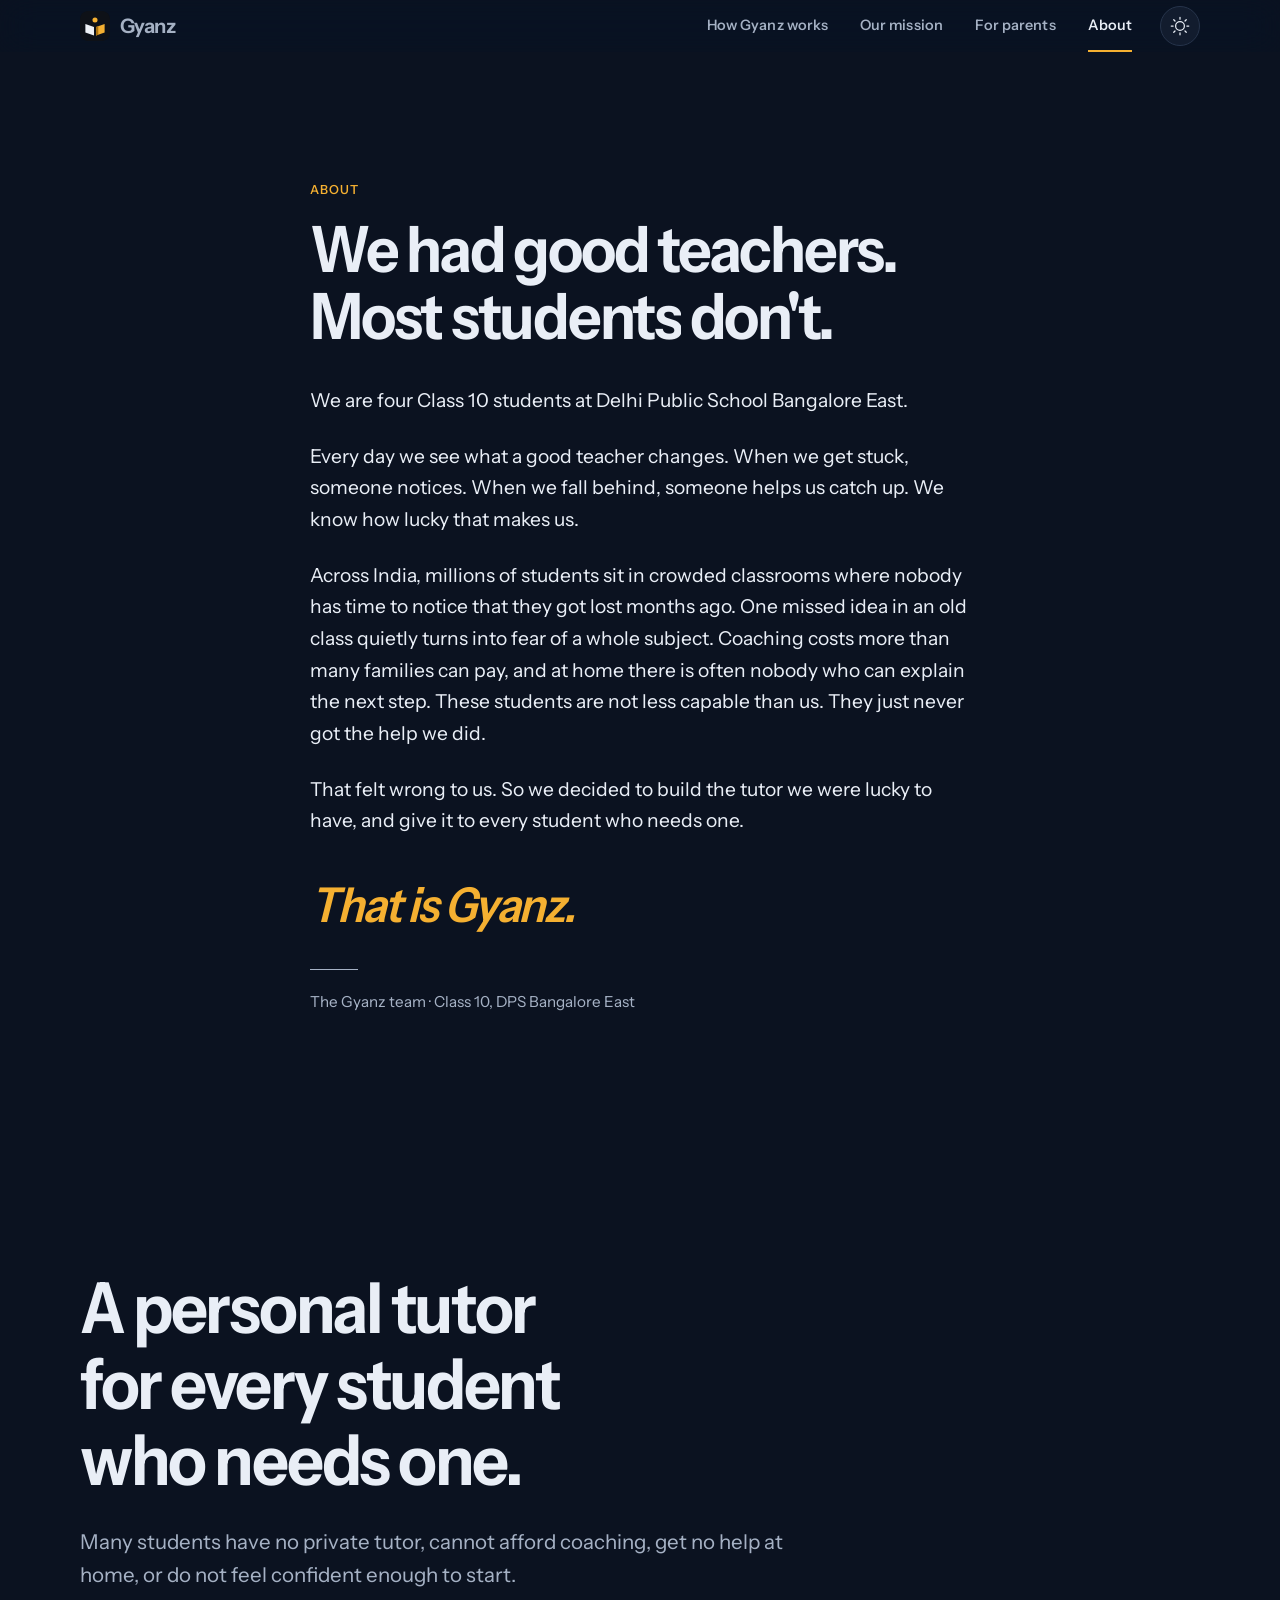
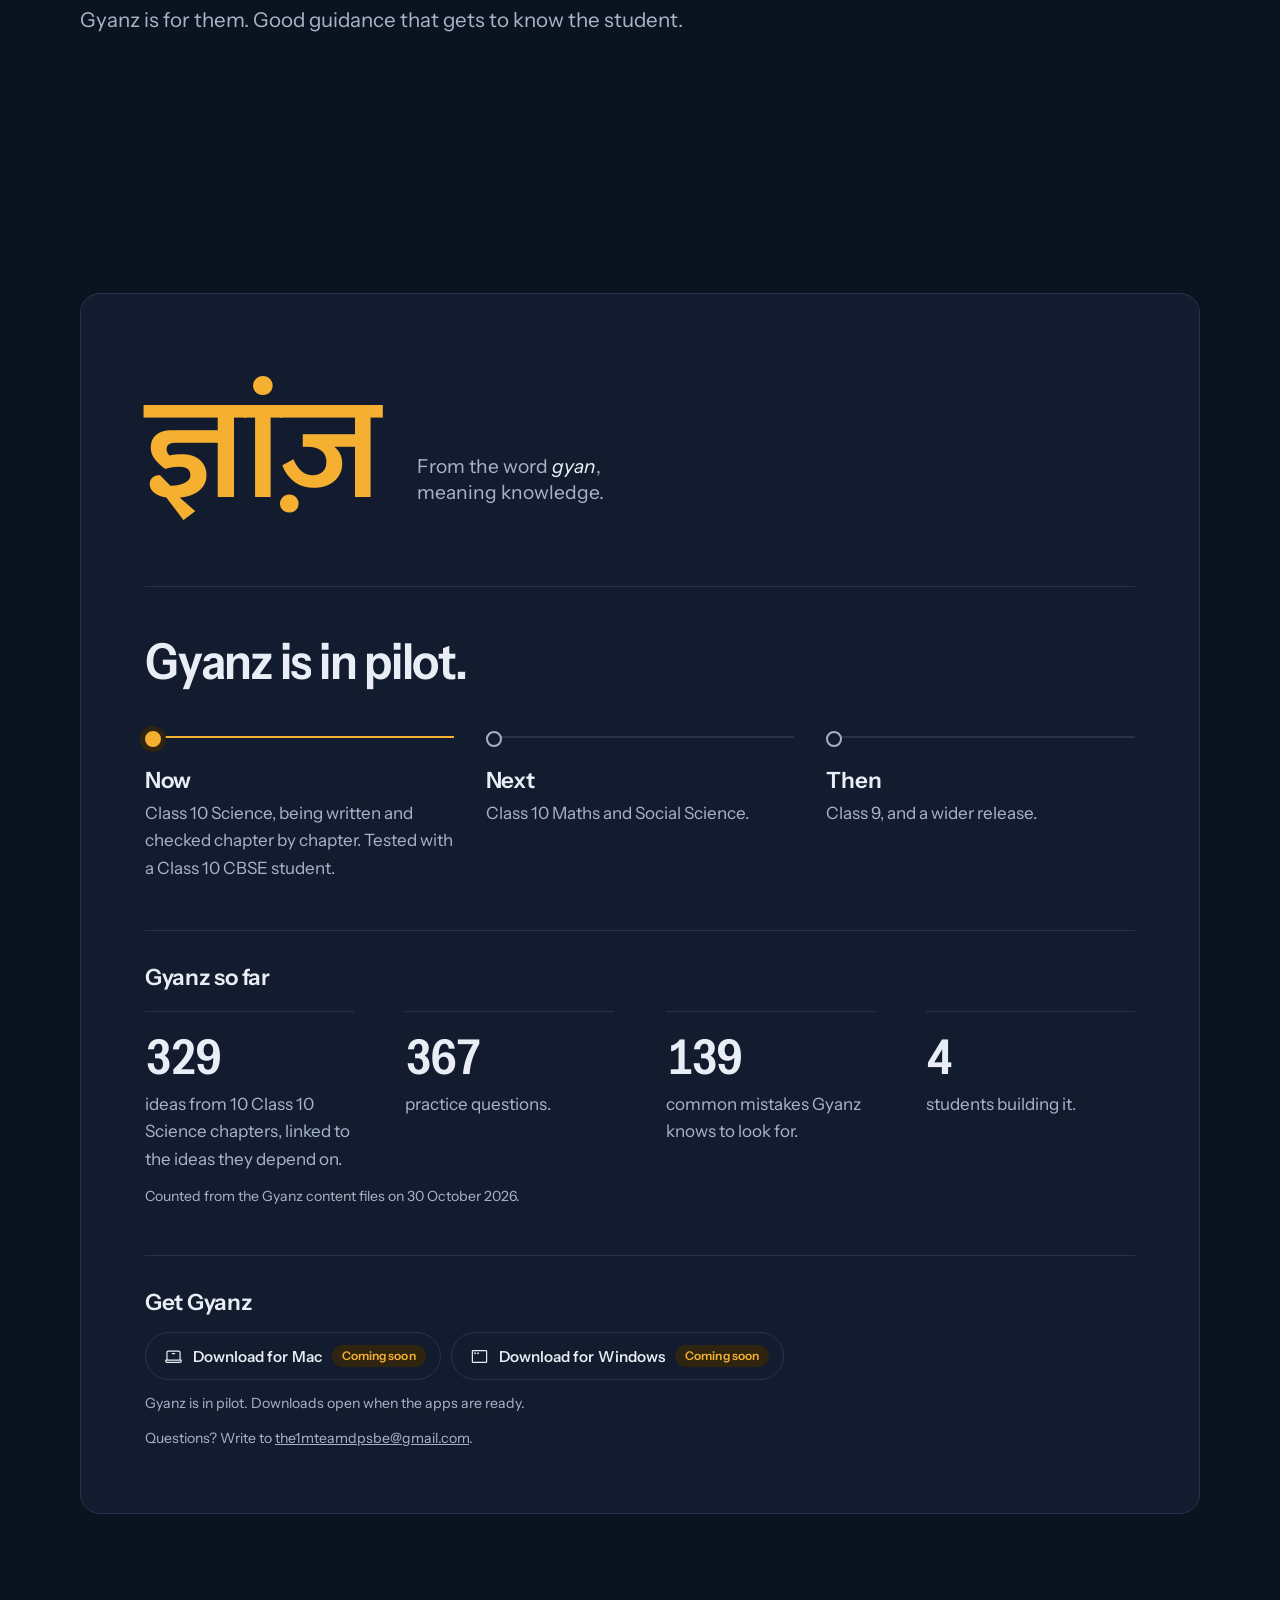
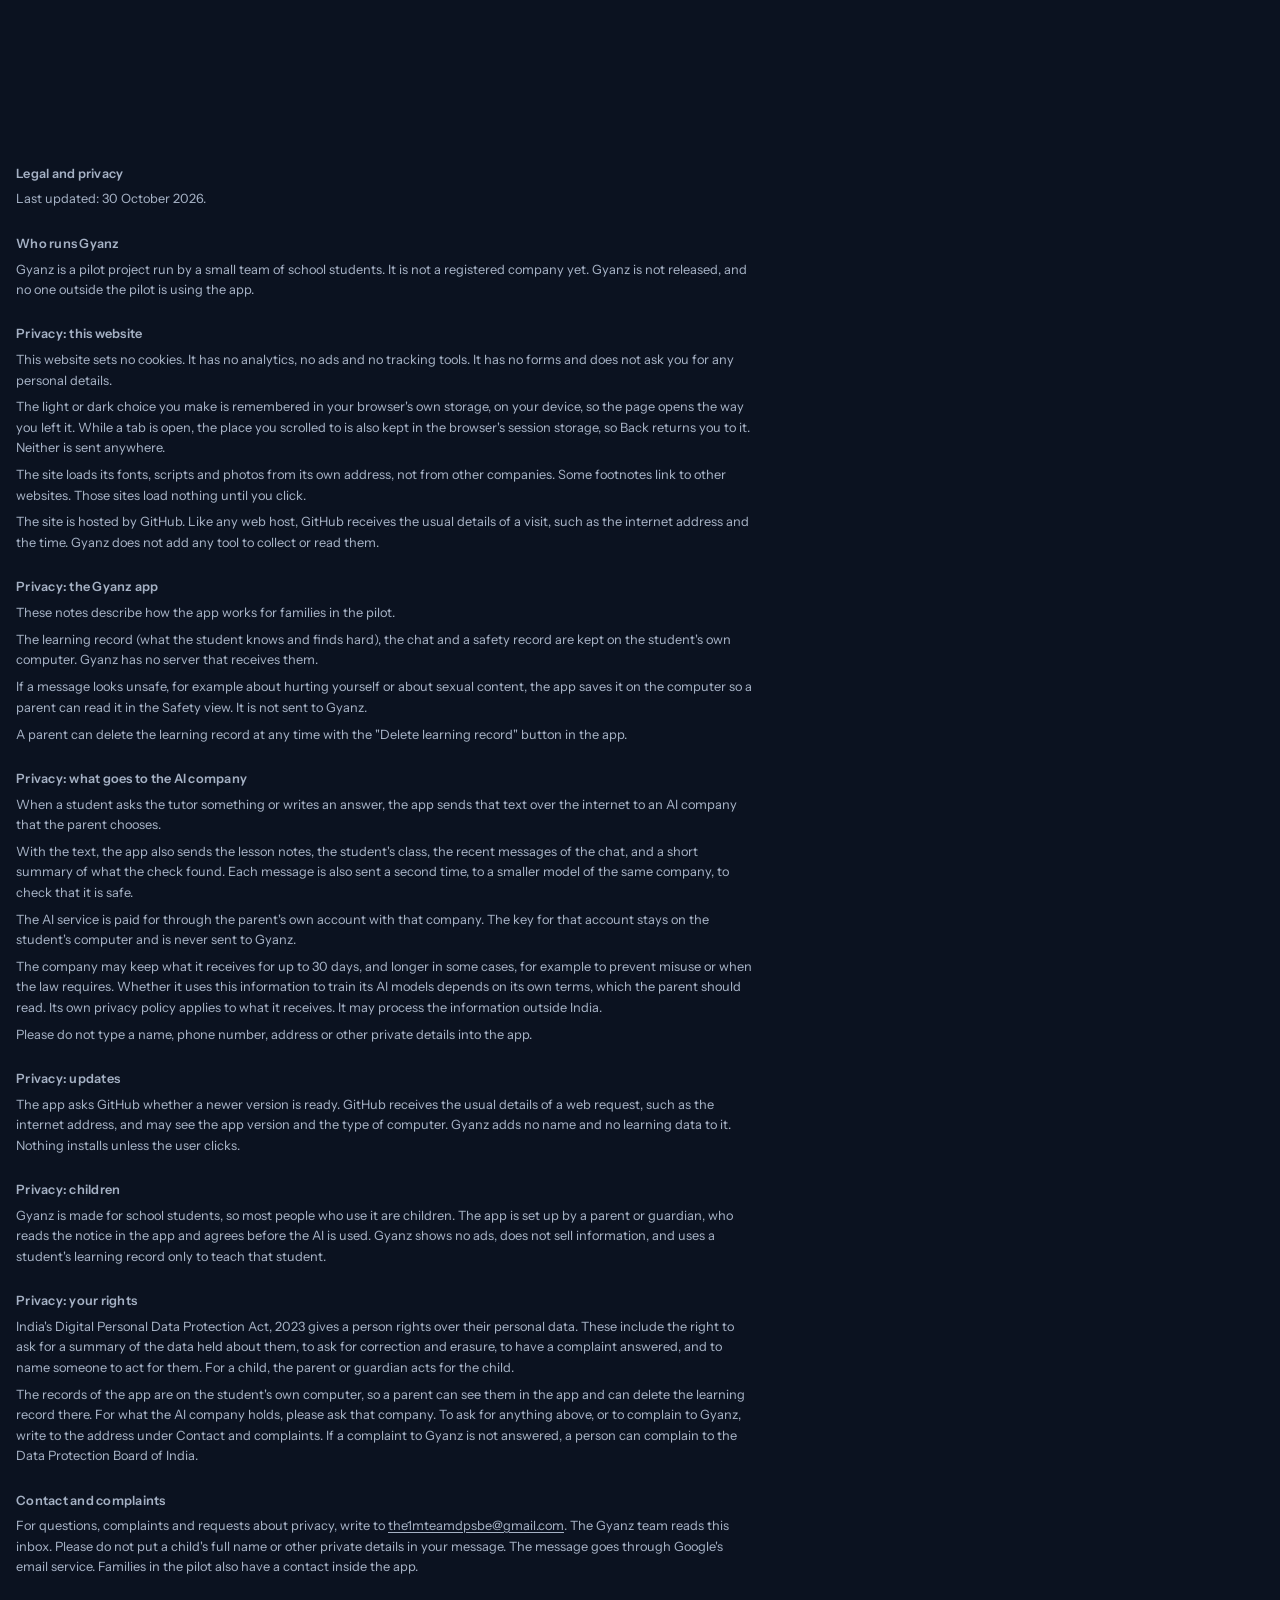
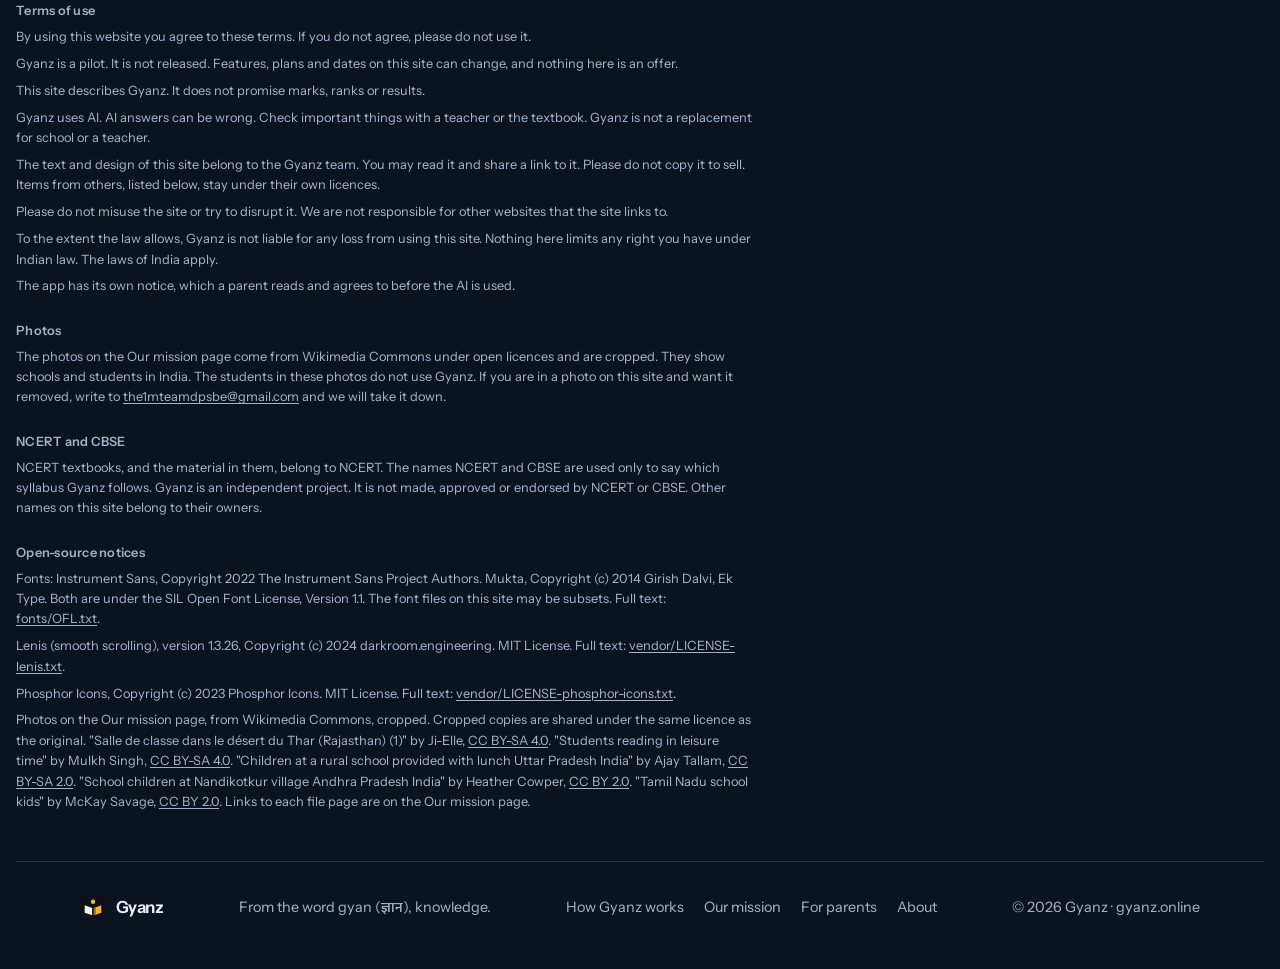
==== about/index.html @ b759d39b "Website: gyanz.online is the only domain (canonical, og, footer, https redirect)" ====
<!doctype html>
<html lang="en">
<meta charset="utf-8">
<meta name="viewport" content="width=device-width, initial-scale=1">
<link rel="icon" href="../favicon.svg" type="image/svg+xml">
<script>try{var h=location.hostname;if(location.protocol==='http:'&&(h==='gyanz.online'||h.endsWith('.gyanz.online')))location.replace('https://'+location.host+location.pathname+location.search+location.hash)}catch(e){}</script>
<title>About · Gyanz</title>
<script>try{if(!location.hash)history.scrollRestoration='manual'}catch(e){}try{var n=performance.getEntriesByType('navigation')[0];if(!location.hash&&!(n&&n.type==='back_forward'))scrollTo(0,0)}catch(e){if(!location.hash)scrollTo(0,0)}document.documentElement.classList.add('js');(function(){var t='dark';try{t=localStorage.getItem('gyanz-theme')==='light'?'light':'dark'}catch(e){}document.documentElement.setAttribute('data-theme',t)})();</script>
<meta name="description" content="Why we are building Gyanz, where it is today, and what is next.">
<meta name="theme-color" content="#0B1220">
<link rel="canonical" href="https://gyanz.online/about/">
<meta property="og:type" content="website">
<meta property="og:site_name" content="Gyanz">
<meta property="og:title" content="About · Gyanz">
<meta property="og:description" content="Why we are building Gyanz, where it is today, and what is next.">
<meta property="og:url" content="https://gyanz.online/about/">
<meta property="og:image" content="https://gyanz.online/og-image.png">
<meta property="og:image:width" content="1200">
<meta property="og:image:height" content="630">
<meta name="twitter:card" content="summary_large_image">
<link rel="preload" href="../fonts/instrument-sans-latin-wdth-normal.woff2" as="font" type="font/woff2" crossorigin>
<link rel="stylesheet" href="../vendor/lenis.css">
<link rel="stylesheet" href="../site.css">
<a class="skip-link" href="#top">Skip to content</a>
<div class="progress" aria-hidden="true"><i></i></div>

<header class="nav" id="nav">
  <div class="wrap">
    <a class="brand" href="../" aria-label="Gyanz, home"><img class="mark" src="../favicon.svg" alt="" width="30" height="30"><span class="name">Gyanz</span></a>
    <div class="nav-end">
    <nav aria-label="Pages">
      <ul>
        <li><a href="../how-it-works/"><span class="nlong">How Gyanz works</span><span class="nshort" aria-hidden="true">How it works</span></a></li>
        <li><a href="../mission/"><span class="nlong">Our mission</span><span class="nshort" aria-hidden="true">Mission</span></a></li>
        <li><a href="../parents/"><span class="nlong">For parents</span><span class="nshort" aria-hidden="true">Parents</span></a></li>
        <li><a href="../about/" aria-current="page">About</a></li>
      </ul>
    </nav>
    <button class="theme" type="button" data-theme-toggle aria-label="Switch to light theme"><svg class="icon t-sun" aria-hidden="true" focusable="false" viewBox="0 0 256 256" fill="currentColor"><path d="M120,40V16a8,8,0,0,1,16,0V40a8,8,0,0,1-16,0Zm72,88a64,64,0,1,1-64-64A64.07,64.07,0,0,1,192,128Zm-16,0a48,48,0,1,0-48,48A48.05,48.05,0,0,0,176,128ZM58.34,69.66A8,8,0,0,0,69.66,58.34l-16-16A8,8,0,0,0,42.34,53.66Zm0,116.68-16,16a8,8,0,0,0,11.32,11.32l16-16a8,8,0,0,0-11.32-11.32ZM192,72a8,8,0,0,0,5.66-2.34l16-16a8,8,0,0,0-11.32-11.32l-16,16A8,8,0,0,0,192,72Zm5.66,114.34a8,8,0,0,0-11.32,11.32l16,16a8,8,0,0,0,11.32-11.32ZM48,128a8,8,0,0,0-8-8H16a8,8,0,0,0,0,16H40A8,8,0,0,0,48,128Zm80,80a8,8,0,0,0-8,8v24a8,8,0,0,0,16,0V216A8,8,0,0,0,128,208Zm112-88H216a8,8,0,0,0,0,16h24a8,8,0,0,0,0-16Z"/></svg><svg class="icon t-moon" aria-hidden="true" focusable="false" viewBox="0 0 256 256" fill="currentColor"><path d="M233.54,142.23a8,8,0,0,0-8-2,88.08,88.08,0,0,1-109.8-109.8,8,8,0,0,0-10-10,104.84,104.84,0,0,0-52.91,37A104,104,0,0,0,136,224a103.09,103.09,0,0,0,62.52-20.88,104.84,104.84,0,0,0,37-52.91A8,8,0,0,0,233.54,142.23ZM188.9,190.34A88,88,0,0,1,65.66,67.11a89,89,0,0,1,31.4-26A106,106,0,0,0,96,56,104.11,104.11,0,0,0,200,160a106,106,0,0,0,14.92-1.06A89,89,0,0,1,188.9,190.34Z"/></svg></button>
    </div>
  </div>
</header>

<main id="top">
  <section class="about" id="about">
    <div class="wrap">
      <div class="prose">
        <span class="eyebrow">About</span>
        <h1 data-scrub>We had good teachers. Most students don't.</h1>
        <p class="reveal">We are four Class 10 students at Delhi Public School Bangalore East.</p>
        <p class="reveal">Every day we see what a good teacher changes. When we get stuck, someone notices. When we fall behind, someone helps us catch up. We know how lucky that makes us.</p>
        <p class="reveal">Across India, millions of students sit in crowded classrooms where nobody has time to notice that they got lost months ago. One missed idea in an old class quietly turns into fear of a whole subject. Coaching costs more than many families can pay, and at home there is often nobody who can explain the next step. These students are not less capable than us. They just never got the help we did.</p>
        <p class="reveal">That felt wrong to us. So we decided to build the tutor we were lucky to have, and give it to every student who needs one.</p>
        <p class="closer" data-scrub>That is Gyanz.</p>
        <p class="sign reveal">The Gyanz team · Class 10, DPS Bangalore East</p>
      </div>
    </div>
  </section>

  <section class="vision" id="vision">
    <div class="wrap">
      <h2 class="statement" data-scrub>A personal tutor for every student who needs one.</h2>
      <p class="lead reveal">Many students have no private tutor, cannot afford coaching, get no help at home, or do not feel confident enough to start.</p>
      <p class="lead reveal">Gyanz is for them. Good guidance that gets to know the student.</p>
    </div>
  </section>

  <section class="status" id="today">
    <div class="wrap">
      <div class="box">
        <div class="wordmark">
          <span class="hi-big" lang="hi" role="img" aria-label="Gyanz, written in Hindi">ज्ञांज़</span>
          <span class="from">From the word <em>gyan</em>, meaning knowledge.</span>
        </div>
        <h2 class="today-h">Gyanz is in pilot.</h2>
        <ol class="tl" data-stagger>
          <li class="now reveal"><h3>Now</h3><p>Class 10 Science, being written and checked chapter by chapter. Tested with a Class 10 CBSE student.</p></li>
          <li class="reveal"><h3>Next</h3><p>Class 10 Maths and Social Science.</p></li>
          <li class="reveal"><h3>Then</h3><p>Class 9, and a wider release.</p></li>
        </ol>
        <div class="sofar">
          <h3>Gyanz so far</h3>
          <div class="stats" data-stagger>
            <div class="stat reveal"><span class="num" data-count="329">329</span><p>ideas from 10 Class 10 Science chapters, linked to the ideas they depend on.</p></div>
            <div class="stat reveal"><span class="num" data-count="367">367</span><p>practice questions.</p></div>
            <div class="stat reveal"><span class="num" data-count="139">139</span><p>common mistakes Gyanz knows to look for.</p></div>
            <div class="stat reveal"><span class="num" data-count="4">4</span><p>students building it.</p></div>
          </div>
          <p class="dl-note">Counted from the Gyanz content files on 30 October 2026.</p>
        </div>
        <div class="get"><h3>Get Gyanz</h3>
          <div class="dl" role="group" aria-label="Downloads"><button type="button" disabled aria-describedby="dl-note-about"><svg class="icon" aria-hidden="true" focusable="false" viewBox="0 0 256 256" fill="currentColor"><path d="M232,168h-8V72a24,24,0,0,0-24-24H56A24,24,0,0,0,32,72v96H24a8,8,0,0,0-8,8v16a24,24,0,0,0,24,24H216a24,24,0,0,0,24-24V176A8,8,0,0,0,232,168ZM48,72a8,8,0,0,1,8-8H200a8,8,0,0,1,8,8v96H48ZM224,192a8,8,0,0,1-8,8H40a8,8,0,0,1-8-8v-8H224ZM152,88a8,8,0,0,1-8,8H112a8,8,0,0,1,0-16h32A8,8,0,0,1,152,88Z"/></svg><span>Download for Mac</span><em class="chip">Coming soon</em></button><button type="button" disabled aria-describedby="dl-note-about"><svg class="icon" aria-hidden="true" focusable="false" viewBox="0 0 256 256" fill="currentColor"><path d="M216,40H40A16,16,0,0,0,24,56V200a16,16,0,0,0,16,16H216a16,16,0,0,0,16-16V56A16,16,0,0,0,216,40Zm0,160H40V56H216V200ZM80,84A12,12,0,1,1,68,72,12,12,0,0,1,80,84Zm40,0a12,12,0,1,1-12-12A12,12,0,0,1,120,84Z"/></svg><span>Download for Windows</span><em class="chip">Coming soon</em></button></div>
        <p class="dl-note" id="dl-note-about">Gyanz is in pilot. Downloads open when the apps are ready.</p>
        <p class="dl-note">Questions? Write to <a href="mailto:the1mteamdpsbe@gmail.com">the1mteamdpsbe@gmail.com</a>.</p>
        </div>
      </div>
    </div>
  </section>

  <section class="legal" id="legal" aria-labelledby="legal-h">
    <div class="wrap">
      <h2 id="legal-h">Legal and privacy</h2>
      <p>Last updated: 30 October 2026.</p>
      <h3>Who runs Gyanz</h3>
      <p>Gyanz is a pilot project run by a small team of school students. It is not a registered company yet. Gyanz is not released, and no one outside the pilot is using the app.</p>
      <h3>Privacy: this website</h3>
      <p>This website sets no cookies. It has no analytics, no ads and no tracking tools. It has no forms and does not ask you for any personal details.</p>
      <p>The light or dark choice you make is remembered in your browser's own storage, on your device, so the page opens the way you left it. While a tab is open, the place you scrolled to is also kept in the browser's session storage, so Back returns you to it. Neither is sent anywhere.</p>
      <p>The site loads its fonts, scripts and photos from its own address, not from other companies. Some footnotes link to other websites. Those sites load nothing until you click.</p>
      <p>The site is hosted by GitHub. Like any web host, GitHub receives the usual details of a visit, such as the internet address and the time. Gyanz does not add any tool to collect or read them.</p>
      <h3>Privacy: the Gyanz app</h3>
      <p>These notes describe how the app works for families in the pilot.</p>
      <p>The learning record (what the student knows and finds hard), the chat and a safety record are kept on the student's own computer. Gyanz has no server that receives them.</p>
      <p>If a message looks unsafe, for example about hurting yourself or about sexual content, the app saves it on the computer so a parent can read it in the Safety view. It is not sent to Gyanz.</p>
      <p>A parent can delete the learning record at any time with the "Delete learning record" button in the app.</p>
      <h3>Privacy: what goes to the AI company</h3>
      <p>When a student asks the tutor something or writes an answer, the app sends that text over the internet to an AI company that the parent chooses.</p>
      <p>With the text, the app also sends the lesson notes, the student's class, the recent messages of the chat, and a short summary of what the check found. Each message is also sent a second time, to a smaller model of the same company, to check that it is safe.</p>
      <p>The AI service is paid for through the parent's own account with that company. The key for that account stays on the student's computer and is never sent to Gyanz.</p>
      <p>The company may keep what it receives for up to 30 days, and longer in some cases, for example to prevent misuse or when the law requires. Whether it uses this information to train its AI models depends on its own terms, which the parent should read. Its own privacy policy applies to what it receives. It may process the information outside India.</p>
      <p>Please do not type a name, phone number, address or other private details into the app.</p>
      <h3>Privacy: updates</h3>
      <p>The app asks GitHub whether a newer version is ready. GitHub receives the usual details of a web request, such as the internet address, and may see the app version and the type of computer. Gyanz adds no name and no learning data to it. Nothing installs unless the user clicks.</p>
      <h3>Privacy: children</h3>
      <p>Gyanz is made for school students, so most people who use it are children. The app is set up by a parent or guardian, who reads the notice in the app and agrees before the AI is used. Gyanz shows no ads, does not sell information, and uses a student's learning record only to teach that student.</p>
      <h3>Privacy: your rights</h3>
      <p>India's Digital Personal Data Protection Act, 2023 gives a person rights over their personal data. These include the right to ask for a summary of the data held about them, to ask for correction and erasure, to have a complaint answered, and to name someone to act for them. For a child, the parent or guardian acts for the child.</p>
      <p>The records of the app are on the student's own computer, so a parent can see them in the app and can delete the learning record there. For what the AI company holds, please ask that company. To ask for anything above, or to complain to Gyanz, write to the address under Contact and complaints. If a complaint to Gyanz is not answered, a person can complain to the Data Protection Board of India.</p>
      <h3>Contact and complaints</h3>
      <p>For questions, complaints and requests about privacy, write to <a href="mailto:the1mteamdpsbe@gmail.com">the1mteamdpsbe@gmail.com</a>. The Gyanz team reads this inbox. Please do not put a child's full name or other private details in your message. The message goes through Google's email service. Families in the pilot also have a contact inside the app.</p>
      <h3>Terms of use</h3>
      <p>By using this website you agree to these terms. If you do not agree, please do not use it.</p>
      <p>Gyanz is a pilot. It is not released. Features, plans and dates on this site can change, and nothing here is an offer.</p>
      <p>This site describes Gyanz. It does not promise marks, ranks or results.</p>
      <p>Gyanz uses AI. AI answers can be wrong. Check important things with a teacher or the textbook. Gyanz is not a replacement for school or a teacher.</p>
      <p>The text and design of this site belong to the Gyanz team. You may read it and share a link to it. Please do not copy it to sell. Items from others, listed below, stay under their own licences.</p>
      <p>Please do not misuse the site or try to disrupt it. We are not responsible for other websites that the site links to.</p>
      <p>To the extent the law allows, Gyanz is not liable for any loss from using this site. Nothing here limits any right you have under Indian law. The laws of India apply.</p>
      <p>The app has its own notice, which a parent reads and agrees to before the AI is used.</p>
      <h3>Photos</h3>
      <p>The photos on the Our mission page come from Wikimedia Commons under open licences and are cropped. They show schools and students in India. The students in these photos do not use Gyanz. If you are in a photo on this site and want it removed, write to <a href="mailto:the1mteamdpsbe@gmail.com">the1mteamdpsbe@gmail.com</a> and we will take it down.</p>
      <h3>NCERT and CBSE</h3>
      <p>NCERT textbooks, and the material in them, belong to NCERT. The names NCERT and CBSE are used only to say which syllabus Gyanz follows. Gyanz is an independent project. It is not made, approved or endorsed by NCERT or CBSE. Other names on this site belong to their owners.</p>
      <h3>Open-source notices</h3>
      <p>Fonts: Instrument Sans, Copyright 2022 The Instrument Sans Project Authors. Mukta, Copyright (c) 2014 Girish Dalvi, Ek Type. Both are under the SIL Open Font License, Version 1.1. The font files on this site may be subsets. Full text: <a href="../fonts/OFL.txt">fonts/OFL.txt</a>.</p>
      <p>Lenis (smooth scrolling), version 1.3.26, Copyright (c) 2024 darkroom.engineering. MIT License. Full text: <a href="../vendor/LICENSE-lenis.txt">vendor/LICENSE-lenis.txt</a>.</p>
      <p>Phosphor Icons, Copyright (c) 2023 Phosphor Icons. MIT License. Full text: <a href="../vendor/LICENSE-phosphor-icons.txt">vendor/LICENSE-phosphor-icons.txt</a>.</p>
      <p>Photos on the Our mission page, from Wikimedia Commons, cropped. Cropped copies are shared under the same licence as the original. "Salle de classe dans le désert du Thar (Rajasthan) (1)" by Ji-Elle, <a href="https://creativecommons.org/licenses/by-sa/4.0/" target="_blank" rel="noopener">CC BY-SA 4.0</a>. "Students reading in leisure time" by Mulkh Singh, <a href="https://creativecommons.org/licenses/by-sa/4.0/" target="_blank" rel="noopener">CC BY-SA 4.0</a>. "Children at a rural school provided with lunch Uttar Pradesh India" by Ajay Tallam, <a href="https://creativecommons.org/licenses/by-sa/2.0/" target="_blank" rel="noopener">CC BY-SA 2.0</a>. "School children at Nandikotkur village Andhra Pradesh India" by Heather Cowper, <a href="https://creativecommons.org/licenses/by/2.0/" target="_blank" rel="noopener">CC BY 2.0</a>. "Tamil Nadu school kids" by McKay Savage, <a href="https://creativecommons.org/licenses/by/2.0/" target="_blank" rel="noopener">CC BY 2.0</a>. Links to each file page are on the Our mission page.</p>
    </div>
  </section>
</main>

<footer>
  <div class="wrap">
    <a class="brand" href="../"><img class="mark" src="../favicon.svg" alt="" width="30" height="30">Gyanz</a>
    <span>From the word gyan (<span lang="hi" class="hi">ज्ञान</span>), knowledge.</span>
    <nav class="links" aria-label="Footer"><a href="../how-it-works/">How Gyanz works</a><a href="../mission/">Our mission</a><a href="../parents/">For parents</a><a href="../about/">About</a></nav>
    <span>© 2026 Gyanz · gyanz.online</span>
  </div>
</footer>

<script src="../vendor/lenis.min.js" defer></script>
<script src="../site.js" defer></script>
</html>
---- vendor/lenis.css ----
html.lenis,
html.lenis body {
  height: auto;
}

.lenis:not(.lenis-autoToggle).lenis-stopped {
  overflow: clip;
}

.lenis [data-lenis-prevent],
.lenis [data-lenis-prevent-wheel],
.lenis [data-lenis-prevent-touch],
.lenis [data-lenis-prevent-vertical],
.lenis [data-lenis-prevent-horizontal] {
  overscroll-behavior: contain;
}

.lenis.lenis-smooth iframe {
  pointer-events: none;
}

.lenis.lenis-autoToggle {
  transition-property: overflow;
  transition-duration: 1ms;
  transition-behavior: allow-discrete;
}
---- site.css ----
/* Design plan.
   Layout: calm Apple-style marketing pages. Each section uses a different layout family: a left-aligned hero with a worked example,
   an asymmetric numbers band, full-width tiles, one dark story, a scroll-snap gallery, big privacy statements, an accordion.
   Shapes: buttons and chips are pills, every card, frame and tile uses 20px corners, nothing else is rounded.
   Type: one sans family (Instrument Sans) with tracking and leading tuned to each size, as Apple does with SF Pro. Mukta only for the
   Hindi word. Both are hosted on this site (OFL 1.1, see fonts/OFL.txt), so the pages make no third-party requests.
   Colour: cool neutrals and one saffron accent. One dark tile on Home; the story on How it works uses the page colours.
   Motion: transform and opacity only, and every effect is off under prefers-reduced-motion. */

@font-face { font-family: "Instrument Sans"; src: url("fonts/instrument-sans-latin-wdth-normal.woff2") format("woff2"); font-weight: 400 700; font-stretch: 75% 100%; font-style: normal; font-display: swap; }
@font-face { font-family: "Instrument Sans"; src: url("fonts/instrument-sans-latin-wght-italic.woff2") format("woff2"); font-weight: 400 700; font-style: italic; font-display: swap; }
@font-face { font-family: "Mukta"; src: url("fonts/mukta-gyaan-600.woff2") format("woff2"); font-weight: 600; font-style: normal; font-display: swap; unicode-range: U+0900-097F, U+200C-200D, U+25CC; }
@font-face { font-family: "Instrument Fallback"; src: local("Arial"), local("Helvetica Neue"); size-adjust: 103.2%; ascent-override: 94%; descent-override: 24.2%; line-gap-override: 0%; }

:root {
  /* Dark is the default. The light values below apply only when the toggle sets data-theme="light". */
  --bg: #0B1220;
  --surface: #121C2E;
  --fg: #E9EEF6;
  --muted: #A5B1C4;
  --line: #26344B;
  --accent: #F5B031;
  --accent-text: #F5B031;
  --on-accent: #1B1003;
  --accent-tint: #2E2410;
  --glow: rgba(245, 176, 49, 0.10);
  --panel: #1A2A44;
  --panel-fg: #EEF2F8;
  --panel-muted: #B3BFD1;
  --panel-card: rgba(238, 242, 248, 0.06);
  --panel-line: rgba(238, 242, 248, 0.16);
  --nav-bg: rgba(11, 18, 32, 0.72);
  --shadow: rgba(3, 8, 18, 0.55);
  --radius: 20px;
  --ease: cubic-bezier(0.16, 1, 0.3, 1);
  --font: "Instrument Sans", "Instrument Fallback", system-ui, -apple-system, "Segoe UI", "Helvetica Neue", Arial, "Noto Sans", sans-serif;
  --font-hi: "Mukta", "Kohinoor Devanagari", "Nirmala UI", "Noto Sans Devanagari", sans-serif;
  --gutter-l: max(16px, env(safe-area-inset-left, 0px));
  --gutter-r: max(16px, env(safe-area-inset-right, 0px));
  interpolate-size: allow-keywords;
  color-scheme: dark;
}
:root[data-theme="light"] {
  --bg: #F5F7FA;
  --surface: #FFFFFF;
  --fg: #0F1B2D;
  --muted: #4A566A;
  --line: #D9DFE9;
  --accent-text: #8F5A00;
  --accent-tint: #FCEFD3;
  --glow: rgba(245, 176, 49, 0.07);
  --panel: #0F1B2D;
  --panel-muted: #AEBACD;
  --nav-bg: rgba(245, 247, 250, 0.72);
  --shadow: rgba(15, 27, 45, 0.28);
  color-scheme: light;
}
@media (prefers-contrast: more) {
  :root { --line: #8D9BB3; --muted: #D5DDEA; --panel-line: rgba(238, 242, 248, 0.4); }
  :root[data-theme="light"] { --line: #65718A; --muted: #2B3647; }
  .nav { background: var(--bg); -webkit-backdrop-filter: none; backdrop-filter: none; box-shadow: 0 1px 0 var(--line); }
}

* { box-sizing: border-box; }
html { scroll-padding-top: 68px; }
html.lenis { scroll-behavior: auto; }
body {
  margin: 0;
  background: var(--bg);
  color: var(--fg);
  font-family: var(--font);
  font-size: 1.0625rem;
  font-weight: 420;
  line-height: 1.6;
  -webkit-font-smoothing: antialiased;
  padding-left: var(--gutter-l);
  padding-right: var(--gutter-r);
}
.wrap { max-width: 1120px; margin-inline: auto; }
h1, h2, h3, p, figure { margin: 0; }
h1, h2 { font-stretch: 92%; text-wrap: balance; }
h1 { font-weight: 650; letter-spacing: -0.035em; line-height: 1.04; font-size: clamp(2.2rem, 5vw, 4rem); max-width: 18ch; }
h2 { font-weight: 620; letter-spacing: -0.025em; line-height: 1.08; font-size: clamp(1.9rem, 4.2vw, 3.1rem); max-width: 20ch; }
h3 { font-size: 1.25rem; line-height: 1.25; letter-spacing: -0.012em; font-weight: 600; }
.lead { font-size: clamp(1.1rem, 1.6vw, 1.3rem); color: var(--muted); max-width: 52ch; }
a { color: inherit; }
:focus-visible { outline: 3px solid var(--accent-text); outline-offset: 3px; border-radius: 6px; }
.skip-link { position: fixed; top: 0.75rem; left: 0.75rem; z-index: 100; padding: 0.6rem 1rem; border-radius: 999px; background: var(--fg); color: var(--bg); font-weight: 600; text-decoration: none; transform: translateY(-200%); }
.skip-link:focus { transform: none; }
section { padding-block: clamp(4rem, 10vw, 8rem); }
.hi { font-family: var(--font-hi); }
.eyebrow { display: block; margin-bottom: 1rem; font-size: 0.78rem; font-weight: 560; text-transform: uppercase; letter-spacing: 0.08em; color: var(--accent-text); }
.vh { position: absolute; width: 1px; height: 1px; margin: -1px; overflow: hidden; clip-path: inset(50%); white-space: nowrap; }
.icon { width: 1.25em; height: 1.25em; flex: none; }
sup { font-size: 0.7em; line-height: 0; margin-left: 0.15em; }
sup a { text-decoration: none; color: var(--accent-text); font-weight: 600; }

/* Reading progress: set by site.js from the scroll position; ends where the useful content ends (before the legal text if the page has it) */
.progress { position: fixed; inset: 0 0 auto 0; height: 2px; z-index: 30; pointer-events: none; display: none; }
.progress i { display: block; height: 100%; background: var(--accent); transform: scaleX(0); transform-origin: left; }
@media (prefers-reduced-motion: no-preference) { .js .progress { display: block; } .progress i { will-change: transform; } }

/* Navigation: thin, translucent, content scrolls under it; it slides away on the way down */
.nav {
  position: sticky;
  top: 0;
  z-index: 20;
  margin-inline: calc(var(--gutter-l) * -1) calc(var(--gutter-r) * -1);
  padding-inline: var(--gutter-l) var(--gutter-r);
  background: var(--nav-bg);
  -webkit-backdrop-filter: blur(18px) saturate(180%);
  backdrop-filter: blur(18px) saturate(180%);
  transition: transform 300ms var(--ease);
}
@supports (animation-timeline: scroll()) {
  @media (prefers-reduced-motion: no-preference) {
    .nav { animation: nav-edge linear both; animation-timeline: scroll(root); animation-range: 0 24px; }
  }
}
@keyframes nav-edge { to { box-shadow: 0 1px 0 var(--line); } }
.nav.hide { transform: translateY(-100%); }
.nav .wrap { display: flex; align-items: center; justify-content: space-between; height: 52px; gap: 16px; }
.brand { display: inline-flex; align-items: center; gap: 10px; font-weight: 650; font-size: 1.25rem; letter-spacing: -0.03em; text-decoration: none; }
.mark { width: 30px; height: 30px; flex: none; border-radius: 8px; }
footer .brand { font-size: 1.05rem; color: var(--fg); }
footer .mark { width: 26px; height: 26px; }
.nav ul { display: flex; gap: clamp(14px, 3vw, 32px); list-style: none; margin: 0; padding: 0; font-size: 0.9rem; font-weight: 560; letter-spacing: 0.005em; }
.nav a { text-decoration: none; color: var(--muted); transition: color 120ms ease-out; }
.nav ul a { display: inline-block; padding-block: 12px; white-space: nowrap; }
.nav a:hover { color: var(--fg); }
.nav-end { display: flex; align-items: center; gap: clamp(14px, 3vw, 28px); }
.theme { display: none; width: 40px; height: 40px; place-items: center; border-radius: 50%; border: 1px solid var(--line); background: var(--surface); color: var(--fg); cursor: pointer; transition: transform 100ms ease-out; }
.js .theme { display: grid; }
.theme:active { transform: scale(0.94); }
.theme .icon { width: 20px; height: 20px; }
:root:not([data-theme="light"]) .t-moon, :root[data-theme="light"] .t-sun { display: none; }

.nav ul a[aria-current="page"] { color: var(--fg); box-shadow: 0 2px 0 var(--accent); }
@media (prefers-reduced-transparency: reduce) {
  .nav { background: var(--bg); -webkit-backdrop-filter: none; backdrop-filter: none; }
}

/* Buttons and links */
.btn {
  display: inline-flex;
  align-items: center;
  gap: 8px;
  min-height: 48px;
  padding: 0.85rem 1.6rem;
  border-radius: 999px;
  background: var(--accent);
  color: var(--on-accent);
  font-weight: 560;
  letter-spacing: 0.005em;
  font-size: 1rem;
  text-decoration: none;
  white-space: nowrap;
  transition: transform 100ms ease-out, filter 120ms ease-out;
}
.btn:hover { filter: brightness(1.06); }
.btn:active { transform: scale(0.97); }
.tlink { display: inline-flex; align-items: center; gap: 2px; min-height: 44px; font-weight: 560; letter-spacing: 0.005em; color: var(--accent-text); text-decoration: none; }
.tlink .icon { width: 1em; height: 1em; transition: transform 200ms var(--ease); }
.tlink:hover .icon { transform: translateX(3px); }

/* Download buttons: shown, not available yet. Outline pill with full-contrast text; no hover, no press. */
.dl { display: flex; flex-wrap: wrap; gap: 10px; }
.dl button { display: inline-flex; align-items: center; gap: 10px; min-height: 48px; padding: 0.6rem 0.9rem 0.6rem 1.1rem; border-radius: 999px; background: var(--surface); border: 1px solid var(--line); color: var(--fg); -webkit-text-fill-color: var(--fg); opacity: 1; font: 560 0.95rem/1 var(--font); letter-spacing: 0.005em; cursor: not-allowed; }
.dl .chip { font-style: normal; padding: 5px 10px; border-radius: 999px; background: var(--accent-tint); color: var(--accent-text); -webkit-text-fill-color: var(--accent-text); font-size: 0.75rem; font-weight: 600; line-height: 1; }
.dl-note { margin-top: 12px; font-size: 0.88rem; color: var(--muted); }

/* Hero */
.hero { position: relative; padding-block: clamp(2rem, 5vw, 6rem) clamp(3.5rem, 8vw, 7rem); }
.hero::before { content: ""; position: absolute; z-index: -1; right: 0; top: 0; width: min(780px, 100%); aspect-ratio: 1; background: radial-gradient(closest-side, var(--glow), transparent); pointer-events: none; }
.hero .wrap { display: grid; grid-template-columns: minmax(0, 1.1fr) minmax(0, 0.9fr); gap: clamp(2rem, 6vw, 5rem); align-items: center; }
.hero h1 { font-size: clamp(2.6rem, 6.2vw, 4.9rem); max-width: 12ch; line-height: 1.08; }
.hero h1 em { font-style: italic; font-stretch: 100%; color: var(--accent-text); padding-right: 0.06em; }
.hero .lead { margin-top: 1.5rem; max-width: 44ch; }
.hero .btn { margin-top: 2rem; }

/* The worked example: one chain of ideas, used in the hero and in the story */
.trace {
  --n-fg: var(--fg); --n-muted: var(--muted); --n-line: var(--line); --n-surface: var(--surface);
  background: var(--surface);
  border: 1px solid var(--line);
  border-radius: var(--radius);
  padding: clamp(1.25rem, 3vw, 2rem);
  box-shadow: 0 24px 60px -32px var(--shadow);
}
.trace ol { list-style: none; margin: 0; padding: 0; display: grid; gap: 0; }
.node { position: relative; padding: 0 0 1.6rem 2.5rem; }
.node:last-child { padding-bottom: 0; }
.node::before { content: ""; position: absolute; left: 7px; top: 22px; bottom: -4px; width: 2px; background: var(--n-line); transform-origin: top; }
.node:last-child::before { display: none; }
.node::after { content: ""; position: absolute; left: 0; top: 4px; width: 16px; height: 16px; border-radius: 50%; border: 2px solid var(--n-muted); background: var(--n-surface); transition: background 300ms ease-out, border-color 300ms ease-out, box-shadow 300ms ease-out; }
.node small { display: block; font-size: 0.85rem; color: var(--n-muted); }
.node b { display: block; font-weight: 600; font-size: 1.05rem; line-height: 1.3; color: var(--n-fg); }
.tag { display: inline-block; margin-top: 6px; padding: 2px 10px; border-radius: 999px; font-size: 0.8rem; font-weight: 600; }
.node.wrong::after { border-color: var(--n-fg); background: var(--n-fg); }
.node.wrong .tag { background: var(--n-line); color: var(--n-fg); }
.node.gap::after { border-color: var(--accent); background: var(--accent); box-shadow: 0 0 0 5px var(--accent-tint); }
.node.gap .tag { background: var(--accent); color: var(--on-accent); }
.trace figcaption { margin-top: 1.4rem; padding-top: 1.1rem; border-top: 1px solid var(--n-line); font-size: 0.92rem; color: var(--n-muted); }

@media (prefers-reduced-motion: no-preference) {
  .hero .copy > :not(h1) { animation: rise 800ms var(--ease) both; }
  .hero .copy > .lead { animation-delay: 80ms; }
  .hero .copy > .btn { animation-delay: 160ms; }
  .hero .trace { animation: materialize 900ms var(--ease) 100ms both; }
  .hero .node { animation: light 700ms var(--ease) both; }
  .hero .node:nth-child(1) { animation-delay: 350ms; }
  .hero .node:nth-child(2) { animation-delay: 950ms; }
  .hero .node:nth-child(3) { animation-delay: 1550ms; }
  .hero .node:nth-child(4) { animation-delay: 2150ms; }
}
@keyframes rise { from { opacity: 0; transform: translateY(12px); } to { opacity: 1; transform: none; } }
@keyframes materialize { from { opacity: 0; transform: scale(0.98); filter: blur(12px); } to { opacity: 1; transform: none; filter: blur(0); } }
@keyframes light { from { opacity: 0.25; transform: translateX(-6px); } to { opacity: 1; transform: none; } }

/* Words: headings rise word by word out of a mask; big statements scrub word opacity with the scroll. site.js adds the spans. */
.wd { display: inline-block; overflow: clip; padding-block: 0.12em; margin-block: -0.12em; vertical-align: top; }
.wi { display: inline-block; transform: translateY(105%); transition: transform 900ms var(--ease); transition-delay: calc(var(--w, 0) * 45ms); }
.wd.in .wi { transform: none; }
.h-now .wi { transition: none; }
@media (prefers-reduced-motion: no-preference) {
  .js main h1:not(.split) { opacity: 0; animation: unhide 0s linear 1.4s forwards; }
}
@keyframes unhide { to { opacity: 1; } }


/* Blocks rise once as they enter. Only starts hidden once the head script has set .js */
@media (prefers-reduced-motion: no-preference) {
  .js .reveal { transition: opacity 800ms var(--ease), transform 800ms var(--ease); transition-delay: calc(var(--d, 0) * 70ms); }
  .js .reveal:not(.in) { opacity: 0; transform: translateY(20px); }
  .js .reveal.skip { transition: none; }
  /* once risen, a tile goes back to its own quick hover transition (without the stagger delay) */
  .js .tile.reveal.set { transition: transform 200ms var(--ease), box-shadow 200ms var(--ease); transition-delay: 0s; }
}

/* Intro on inner pages */
.intro { padding-bottom: clamp(2.5rem, 5vw, 4rem); }
.intro .lead { margin-top: 1.5rem; }

/* Problem: a headline, then an asymmetric band of numbers */
.problem h2 { max-width: 22ch; }
.numbers { display: grid; grid-template-columns: minmax(0, 1.25fr) minmax(0, 1fr); gap: 2.5rem clamp(2rem, 6vw, 5rem); margin-top: clamp(2.5rem, 6vw, 4.5rem); align-items: start; }
.num { display: block; font-weight: 600; font-stretch: 92%; letter-spacing: -0.04em; line-height: 1.04; font-variant-numeric: tabular-nums lining-nums; text-wrap: balance; }
.stat { padding-top: 1.25rem; border-top: 1px solid var(--line); }
.stat p { margin-top: 0.6rem; color: var(--muted); max-width: 32ch; }
.stat.huge .num { font-size: clamp(3.4rem, 9vw, 7.5rem); letter-spacing: -0.05em; }
.stat.huge p { font-size: 1.15rem; }
.side { display: grid; gap: 2rem; }
.side .num { font-size: clamp(2rem, 4vw, 3rem); }
.rows { margin: clamp(3.5rem, 8vw, 6rem) 0 0; padding: 0; list-style: none; }
.rows li { display: grid; grid-template-columns: minmax(0, 0.9fr) minmax(0, 1.1fr); gap: 1rem 2.5rem; padding: 1.5rem 0; border-top: 1px solid var(--line); }
.rows li:last-child { border-bottom: 1px solid var(--line); }
.rows h3 { font-size: clamp(1.25rem, 2.4vw, 1.7rem); letter-spacing: -0.02em; font-weight: 600; }
.rows p { color: var(--muted); }

/* Cause */
.cause h2 { max-width: 18ch; }
.cause .lead { margin-top: 1.5rem; }
.versus { display: grid; grid-template-columns: 1fr 1fr; gap: 16px; margin-top: 3rem; }
.panel { border-radius: var(--radius); padding: clamp(1.5rem, 3.5vw, 2.5rem); }
.panel h3 { font-size: 1.05rem; margin-bottom: 1.1rem; }
.panel ul { list-style: none; margin: 0; padding: 0; display: grid; gap: 0.9rem; font-size: 1.1rem; line-height: 1.4; }
.panel.old { background: var(--surface); border: 1px solid var(--line); }
.panel.old h3, .panel.old li { color: var(--muted); }
.panel.new { background: var(--accent-tint); }
.panel.new h3 { color: var(--accent-text); }
.panel.new li { color: var(--fg); }

.curric { padding-block: clamp(2rem, 5vw, 4rem); }
.curric h2 { max-width: 18ch; }
.curric .lead { margin-top: 1.5rem; }

/* Home tiles: one large, two half, each a different background */
.tiles { display: grid; grid-template-columns: repeat(2, minmax(0, 1fr)); gap: 16px; }
.tile { display: flex; flex-direction: column; gap: 0.9rem; padding: clamp(1.75rem, 5vw, 4rem); border-radius: var(--radius); min-height: clamp(18rem, 32vw, 26rem); }
.tile h2 { font-size: clamp(1.7rem, 3.6vw, 3rem); max-width: 16ch; }
.tile p { max-width: 36ch; color: inherit; opacity: 0.82; font-size: 1.1rem; }
.tile .tlinks { display: flex; flex-wrap: wrap; gap: 0 1.5rem; margin-top: auto; }
.tile.big { grid-column: 1 / -1; background: var(--panel); color: var(--panel-fg); min-height: clamp(20rem, 38vw, 30rem); }
.tile.big .tlink { color: var(--accent); }
.tile.tint { background: var(--accent-tint); }
.tile.plain { background: var(--surface); border: 1px solid var(--line); }
.tile.plain p { color: var(--muted); opacity: 1; }
.closing { padding-top: 0; }
.closing h2 { font-size: clamp(1.9rem, 4vw, 2.8rem); }
.closing .dl { margin-top: 1.5rem; }
.footnotes { padding-block: 0 clamp(3rem, 6vw, 5rem); }
.footnotes ol { margin: 0; padding-left: 1.2rem; font-size: 0.85rem; color: var(--muted); display: grid; gap: 0.4rem; max-width: 80ch; }
.footnotes a { text-underline-offset: 3px; }

/* How it works: the one dark block. It darkens in as the page scrolls to it, and lightens out after.
   A plain two-column block: every step and the whole chain are shown at once, nothing is driven by the scroll. */
.how { --panel: var(--bg); --panel-fg: var(--fg); --panel-muted: var(--muted); --panel-line: var(--line); --panel-card: var(--surface);
  margin-inline: calc(var(--gutter-l) * -1) calc(var(--gutter-r) * -1); padding: 0 var(--gutter-l); background: var(--panel); color: var(--panel-fg); }

.how-stage { padding-block: clamp(4rem, 10vw, 8rem); }
.how-grid { display: grid; grid-template-columns: minmax(0, 1fr) minmax(0, 1fr); gap: clamp(2rem, 6vw, 5rem); align-items: center; }
.how-visual { order: -1; }
.how .trace { --n-fg: var(--panel-fg); --n-muted: var(--panel-muted); --n-line: var(--panel-line); --n-surface: var(--panel); background: var(--panel-card); border-color: var(--panel-line); box-shadow: none; }
.how .node.gap::after { box-shadow: 0 0 0 5px rgba(245, 176, 49, 0.22); }
.how .node.wrong .tag { background: var(--panel-line); }
.steps { list-style: none; margin: 0; padding: 0; display: grid; gap: 1.75rem; }
.steps li { padding-left: 1.5rem; border-left: 2px solid var(--panel-line); transition: border-color 300ms ease-out; }
.steps h2 { margin-bottom: 4px; max-width: none; font-size: 1.25rem; line-height: 1.25; letter-spacing: -0.012em; font-weight: 600; font-stretch: 100%; color: var(--panel-fg); }
.steps p { color: var(--panel-muted); }
.how-cap { margin-top: 1.4rem; padding-top: 1.1rem; border-top: 1px solid var(--panel-line); font-size: 0.95rem; color: var(--panel-muted); min-height: 3.2em; }

/* A conversation */
.feel .head { display: flex; flex-wrap: wrap; align-items: end; justify-content: space-between; gap: 1.25rem; }
.seg { display: none; position: relative; padding: 4px; border: 1px solid var(--line); border-radius: 999px; background: var(--surface); }
.js .seg { display: inline-flex; }
.seg label { position: relative; cursor: pointer; }
.seg input { position: absolute; opacity: 0; inset: 0; margin: 0; cursor: pointer; }
.seg span { display: block; min-width: 96px; min-height: 44px; display: grid; place-items: center; padding: 0 20px; border-radius: 999px; text-align: center; font-size: 0.95rem; font-weight: 560; color: var(--muted); transition: background 200ms ease-out, color 200ms ease-out; }
.seg input:checked + span { background: var(--accent); color: var(--on-accent); }
.seg label:has(input:focus-visible) { outline: 3px solid var(--accent-text); outline-offset: 2px; border-radius: 999px; }
.chat { margin-top: 2.5rem; max-width: 720px; background: var(--surface); border: 1px solid var(--line); border-radius: var(--radius); padding: clamp(1.25rem, 3vw, 2rem); box-shadow: 0 24px 60px -36px var(--shadow); }
.chat .label { display: block; margin-bottom: 1.25rem; font-size: 0.85rem; font-weight: 560; color: var(--muted); }
.talks { display: grid; }
.talk { grid-area: 1 / 1; display: grid; gap: 14px; align-content: start; transition: opacity 200ms ease-out; }
.talk.alt { display: none; }
.js .talk.alt { display: grid; }
.talk:not(.on) { opacity: 0; visibility: hidden; }
.msg { max-width: 88%; padding: 12px 16px; border-radius: 18px; font-size: 1rem; line-height: 1.5; }
.msg small { display: block; margin-bottom: 2px; font-size: 0.75rem; font-weight: 600; letter-spacing: 0.01em; opacity: 0.75; }
.msg.g { background: var(--bg); border: 1px solid var(--line); justify-self: start; border-bottom-left-radius: 6px; }
.msg.s { background: var(--accent-tint); justify-self: end; border-bottom-right-radius: 6px; }

/* Get to know Gyanz: a horizontal scroll-snap gallery */
.gallery-head { display: flex; flex-wrap: wrap; align-items: end; justify-content: space-between; gap: 1.25rem; }
.gnav { display: flex; gap: 10px; }
.gnav button { width: 44px; height: 44px; border-radius: 999px; border: 1px solid var(--line); background: var(--surface); color: var(--fg); display: grid; place-items: center; cursor: pointer; transition: transform 100ms ease-out; }
.gnav button:active:not(:disabled) { transform: scale(0.95); }
.gnav button:disabled { opacity: 0.4; cursor: default; }
.rail { display: flex; gap: 16px; margin-top: 2.5rem; overflow-x: auto; scroll-snap-type: x mandatory; scrollbar-width: none; overscroll-behavior-x: contain; padding-block: 4px; }
.rail::-webkit-scrollbar { display: none; }
.gcard { flex: 0 0 min(82%, 26rem); scroll-snap-align: start; min-height: 15rem; display: flex; flex-direction: column; justify-content: flex-start; gap: 0.75rem; padding: clamp(1.5rem, 3vw, 2.25rem); border-radius: var(--radius); background: var(--surface); border: 1px solid var(--line); }
.gcard.tint { background: var(--accent-tint); border-color: transparent; }
.gcard h3 { text-wrap: balance; font-size: clamp(1.5rem, 2.6vw, 2rem); letter-spacing: -0.02em; line-height: 1.1; font-weight: 620; }
.gcard p { color: var(--muted); }
.gcard.tint p { color: var(--fg); opacity: 0.8; }

/* For parents: big statements */
.parents h1 { max-width: 16ch; }
.stmts { margin-top: clamp(3rem, 7vw, 5.5rem); display: grid; gap: clamp(3rem, 7vw, 5.5rem); }
.stmt { max-width: 46rem; }
.stmt h2 { font-size: clamp(2rem, 5vw, 3.6rem); max-width: 16ch; }
.stmt p { margin-top: 1rem; font-size: 1.2rem; line-height: 1.55; color: var(--muted); max-width: 40ch; }

/* Questions: native details */
.faq h2 { max-width: 18ch; }
.qa { margin-top: 3rem; max-width: 820px; border-top: 1px solid var(--line); }
.qa details { border-bottom: 1px solid var(--line); }
.qa summary { display: flex; align-items: center; justify-content: space-between; gap: 1.5rem; min-height: 64px; padding-block: 14px; cursor: pointer; list-style: none; font-weight: 600; letter-spacing: -0.012em; font-size: clamp(1.1rem, 2vw, 1.3rem); }
.qa summary::-webkit-details-marker { display: none; }
.qa summary .icon { width: 1.4rem; height: 1.4rem; color: var(--accent-text); transition: transform 300ms var(--ease); }
.qa details[open] summary .icon { transform: rotate(45deg); }
.qa .a { padding-bottom: 1.4rem; color: var(--muted); max-width: 62ch; }
.qa .a p + p { margin-top: 10px; }
@supports selector(::details-content) {
  @media (prefers-reduced-motion: no-preference) {
    .qa details::details-content { block-size: 0; overflow: clip; transition: block-size 300ms var(--ease), content-visibility 300ms allow-discrete; }
    .qa details[open]::details-content { block-size: auto; }
  }
}

/* About */
.about .prose { max-width: 60ch; margin-inline: auto; }
.about h1 { max-width: 16ch; font-size: clamp(2.2rem, 5.4vw, 4rem); }
.about p { margin-top: 1.5rem; font-size: 1.2rem; line-height: 1.65; }
.about h1 + p { margin-top: 2.25rem; }
.about .closer { font-style: italic; font-weight: 600; font-stretch: 92%; font-size: clamp(2rem, 4.4vw, 3rem); line-height: 1.15; letter-spacing: -0.03em; margin-top: 2.5rem; color: var(--accent-text); padding-bottom: 0.1em; }
.about .sign { position: relative; margin-top: 2rem; padding-top: 1.25rem; font-size: 0.95rem; color: var(--muted); }
.about .sign::before { content: ""; position: absolute; top: 0; left: 0; width: 48px; height: 1px; background: var(--muted); }
.vision .statement { max-width: 16ch; font-size: clamp(2.3rem, 6vw, 4.4rem); letter-spacing: -0.035em; line-height: 1.08; font-weight: 650; }
.vision .lead { margin-top: 1.75rem; }
.vision .lead + .lead { margin-top: 0.75rem; }

/* Today */
.status { padding-bottom: clamp(3rem, 7vw, 6rem); }
.status .box { background: var(--surface); border: 1px solid var(--line); border-radius: var(--radius); padding: clamp(1.75rem, 5vw, 4rem); }
.wordmark { display: flex; flex-wrap: wrap; align-items: flex-end; gap: 0.25rem clamp(1rem, 3vw, 2.25rem); padding-bottom: clamp(1.75rem, 4vw, 3rem); border-bottom: 1px solid var(--line); }
.hi-big { font-family: var(--font-hi); font-weight: 600; font-size: clamp(4.5rem, 14vw, 9rem); line-height: 1.25; color: var(--accent-text); }
.wordmark .from { padding-bottom: clamp(1rem, 2.6vw, 2rem); font-size: clamp(1rem, 1.6vw, 1.2rem); color: var(--muted); max-width: 16ch; line-height: 1.35; }
.wordmark .from em { font-style: italic; color: var(--fg); }
.today-h { margin-top: clamp(1.75rem, 4vw, 3rem); }
.tl { list-style: none; margin: 3rem 0 0; padding: 0; display: grid; grid-template-columns: repeat(3, minmax(0, 1fr)); gap: 2rem; }
.tl li { position: relative; padding-top: 1.75rem; border-top: 2px solid var(--line); }
.tl li::before { content: ""; position: absolute; top: -7px; left: 0; width: 12px; height: 12px; border-radius: 50%; background: var(--surface); border: 2px solid var(--muted); }
.tl li.now { border-top-color: var(--accent); }
.tl li.now::before { background: var(--accent); border-color: var(--accent); box-shadow: 0 0 0 5px var(--accent-tint); }
.tl h3 { font-size: 1.4rem; margin-bottom: 6px; font-weight: 620; }
.tl p { color: var(--muted); }
.sofar { margin-top: 3rem; padding-top: 2rem; border-top: 1px solid var(--line); }
.sofar > h3 { font-size: 1.4rem; font-weight: 620; margin-bottom: 1.25rem; }
.sofar .stats { display: grid; grid-template-columns: repeat(4, minmax(0, 1fr)); gap: 2rem clamp(1.5rem, 4vw, 3.5rem); }
.sofar .num { font-size: clamp(2rem, 3.8vw, 3rem); }
.get { margin-top: 3rem; padding-top: 2rem; border-top: 1px solid var(--line); }
.get h3 { font-size: 1.4rem; font-weight: 620; }
.get .dl { margin-top: 1rem; }

/* Legal small print: the last thing on About, set well apart from the content */
.legal { padding-block: clamp(5rem, 14vw, 10rem) clamp(2rem, 5vw, 3rem); }
.legal .wrap { max-width: 46rem; margin-inline: 0 auto; }
.legal h2, .legal h3 { max-width: none; font-size: 0.8rem; line-height: 1.5; letter-spacing: 0.02em; font-stretch: 100%; font-weight: 600; color: var(--muted); margin-top: 1.5rem; }
.legal h2 { margin-top: 0; }
.legal a { text-decoration: underline; text-underline-offset: 2px; }
.legal p, .legal li { font-size: 0.8rem; line-height: 1.6; color: var(--muted); margin-top: 0.4rem; }
.legal ul { padding-left: 1.1rem; margin: 0; }

footer { padding-block: 2rem 3rem; border-top: 1px solid var(--line); color: var(--muted); font-size: 0.9rem; }
footer .wrap { display: flex; justify-content: space-between; align-items: center; flex-wrap: wrap; gap: 12px 24px; }
footer .links { display: flex; flex-wrap: wrap; gap: 8px 20px; }
footer .links a { text-decoration: none; }
footer .links a:hover { color: var(--fg); }

.nf { min-height: 60dvh; display: flex; align-items: center; }
.nf h1 { margin-bottom: 1.25rem; }
.nf .btn { margin-top: 2rem; }



@media (hover: hover) and (pointer: fine) {
  .tile, .gcard { transition: transform 200ms var(--ease), box-shadow 200ms var(--ease); }
  .tile:hover, .gcard:hover { transform: translateY(-2px); box-shadow: 0 18px 40px -26px var(--shadow); }
}

@media (max-width: 860px) {
  .hero .wrap { grid-template-columns: minmax(0, 1fr); }
  .numbers { grid-template-columns: minmax(0, 1fr); }
  .rows li { grid-template-columns: minmax(0, 1fr); gap: 6px; padding: 1.25rem 0; }
  .versus { grid-template-columns: minmax(0, 1fr); }
  .tiles { grid-template-columns: minmax(0, 1fr); }
  .tile { min-height: 0; }
  .how-grid { grid-template-columns: minmax(0, 1fr); }
  .how-visual { order: 2; }
  .how-stage { padding-block: 4rem; }
  .rail { margin-inline: calc(var(--gutter-l) * -1) calc(var(--gutter-r) * -1); padding-inline: var(--gutter-l) var(--gutter-r); scroll-padding-inline: var(--gutter-l); }
  .gcard { flex-basis: 80%; min-height: 13rem; }
  .dl { flex-direction: column; }
  .dl button { width: 100%; justify-content: space-between; }
  .sofar .stats { grid-template-columns: minmax(0, 1fr) minmax(0, 1fr); }
  .tl { grid-template-columns: minmax(0, 1fr); gap: 0; margin-top: 2.25rem; padding-left: 1.4rem; }
  .tl li { border-top: 0; border-left: 2px solid var(--line); padding: 0 0 1.75rem 1.6rem; }
  .tl li:last-child { padding-bottom: 0; }
  .tl li::before { top: 2px; left: -8px; }
  .tl li.now { border-left-color: var(--accent); }
}
@media (max-width: 480px) {
  .nav .wrap { gap: 10px; }
  .nav ul { gap: 12px; font-size: 0.82rem; }
  .nav-end { gap: 10px; }
  .theme { width: 38px; height: 38px; }
  .brand { font-size: 1.15rem; gap: 8px; }
  .mark { width: 28px; height: 28px; }
  .msg { max-width: 94%; }
  .sofar .stats { grid-template-columns: minmax(0, 1fr); }
}
@media (max-width: 340px) {
  .nav ul { gap: 8px; font-size: 0.76rem; }
  .nav-end { gap: 6px; }
  .theme { width: 36px; height: 36px; }
}
@media (max-width: 400px) {
  .nav .brand { padding: 8px; margin: -8px; }   /* the logo alone is 28px: widen the tap area to 44px without moving anything */
  .brand .name { position: absolute; width: 1px; height: 1px; margin: -1px; overflow: hidden; clip-path: inset(50%); white-space: nowrap; }
}
@media (prefers-reduced-motion: reduce) {
  .btn, .theme, .nav, .tile, .gcard, .tlink .icon { transition: none; }
}


/* Our mission: one wide photo, the numbers band from Home, the photo rail (the How it works gallery with photos in the cards),
   the scrubbed statement from About beside a photo, and the rows from Home. No new colours, radii or type sizes. */
.photo { margin: 0; }
.photo .frame { position: relative; overflow: clip; border-radius: var(--radius); background: var(--surface); aspect-ratio: 16 / 10; }
.photo .frame img { display: block; width: 100%; height: 100%; object-fit: cover; }
.photo figcaption, .pcard figcaption { margin-top: 0.9rem; font-size: 0.88rem; color: var(--muted); }
.m-hero { padding-block: 0; }
@supports (animation-timeline: view()) {
  @media (prefers-reduced-motion: no-preference) {
    /* the photo settles from a slight zoom as it comes into view, inside its fixed frame */
    .photo.wide img { animation: m-settle linear both; animation-timeline: view(); animation-range: entry 0% cover 45%; }
  }
}
@keyframes m-settle { from { transform: scale(1.08); } to { transform: none; } }
.pcard { padding: 0; gap: 0; min-height: 0; overflow: clip; margin: 0; }
.pcard .frame { aspect-ratio: 4 / 3; overflow: clip; background: var(--panel); }
.pcard .frame img { display: block; width: 100%; height: 100%; object-fit: cover; }
.pcard figcaption { margin: 0; padding: 1rem 1.25rem 1.2rem; }
.m-split { display: grid; grid-template-columns: minmax(0, 1.15fr) minmax(0, 0.85fr); gap: clamp(2rem, 6vw, 5rem); align-items: center; }
.photo.tall .frame { aspect-ratio: 4 / 5; }
.m-how .rows { margin-top: clamp(2.5rem, 6vw, 4rem); }
@media (max-width: 860px) { .m-split { grid-template-columns: minmax(0, 1fr); } .photo.tall .frame { aspect-ratio: 4 / 3; } }
.closing .btn { margin-top: 1.5rem; }
.closing .btn .icon { width: 1em; height: 1em; }
/* Four pages in the nav: on phones "Our mission" and "For parents" show as "Mission" and "Parents"; screen readers hear the full name */
.nav .nshort { display: none; }
@media (max-width: 560px) {
  .nav .nshort { display: inline; }
  .nav .nlong { position: absolute; width: 1px; height: 1px; margin: -1px; overflow: hidden; clip-path: inset(50%); white-space: nowrap; }
}
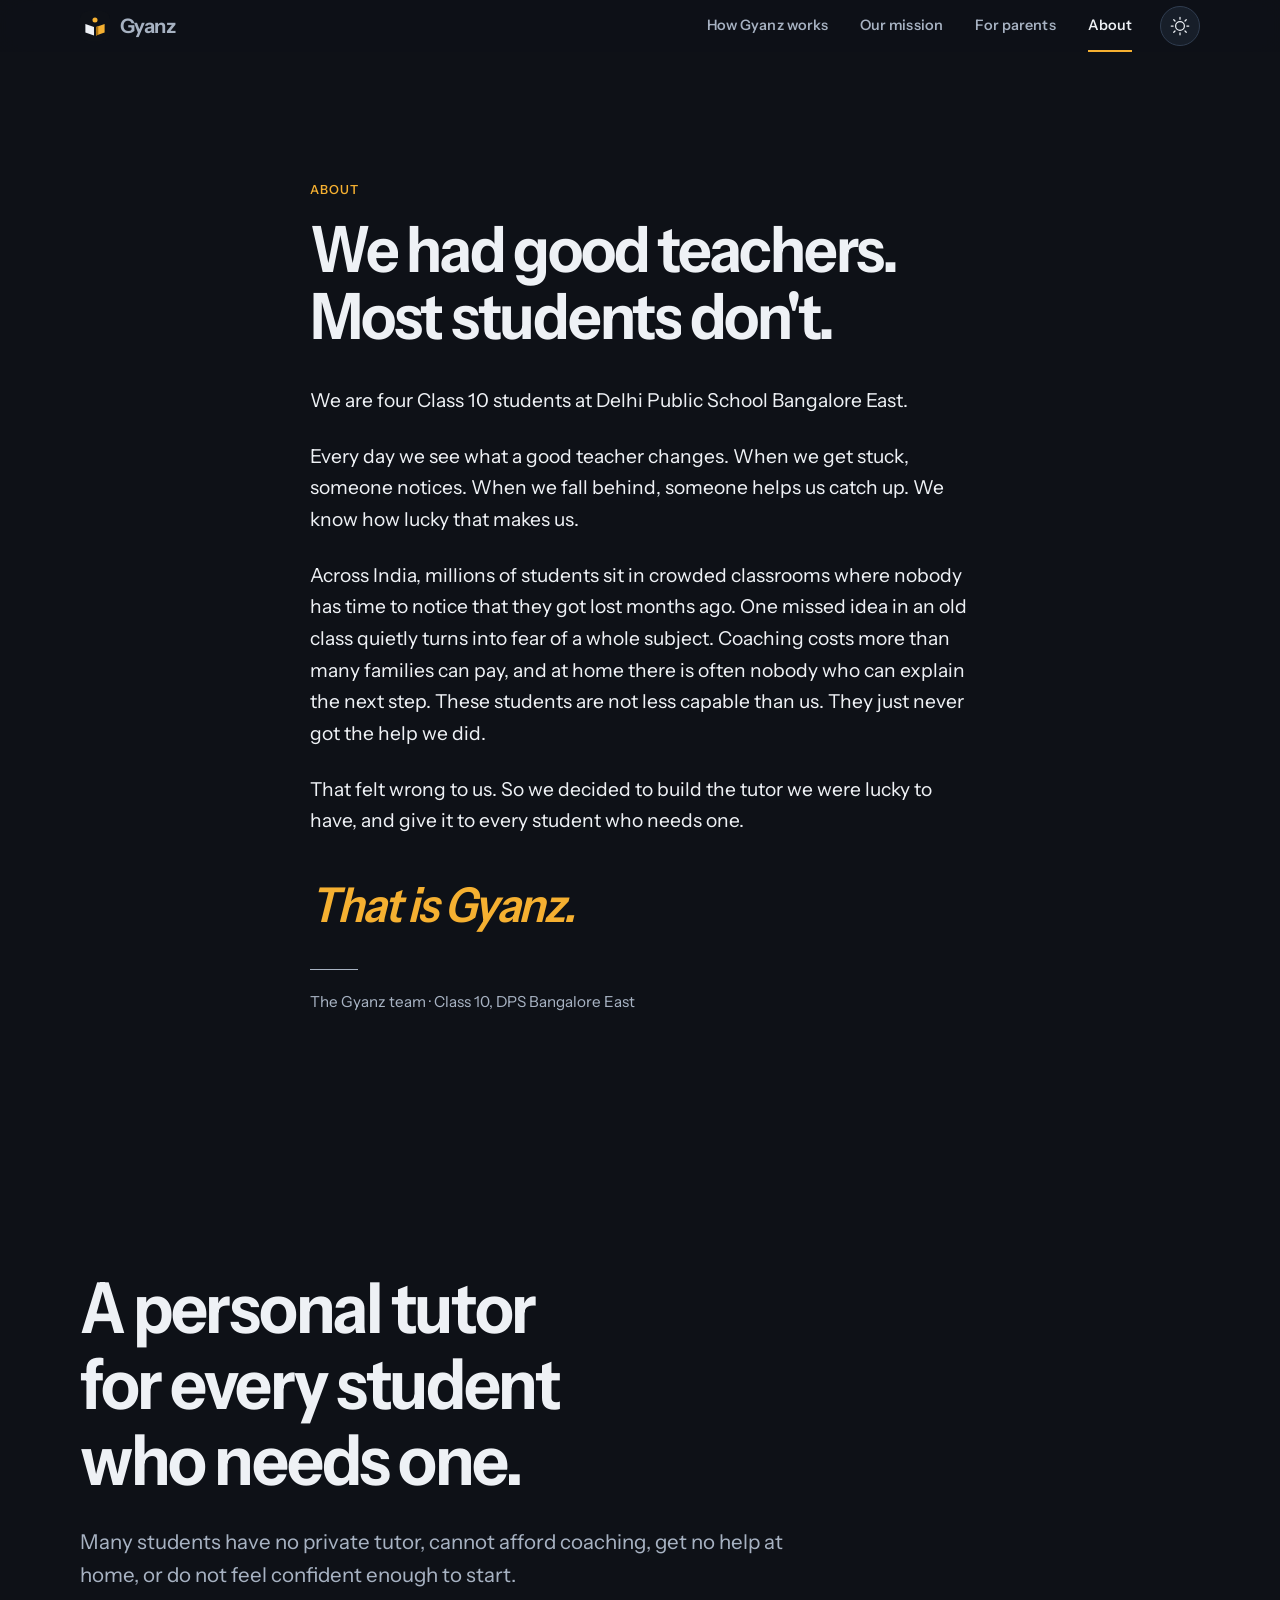
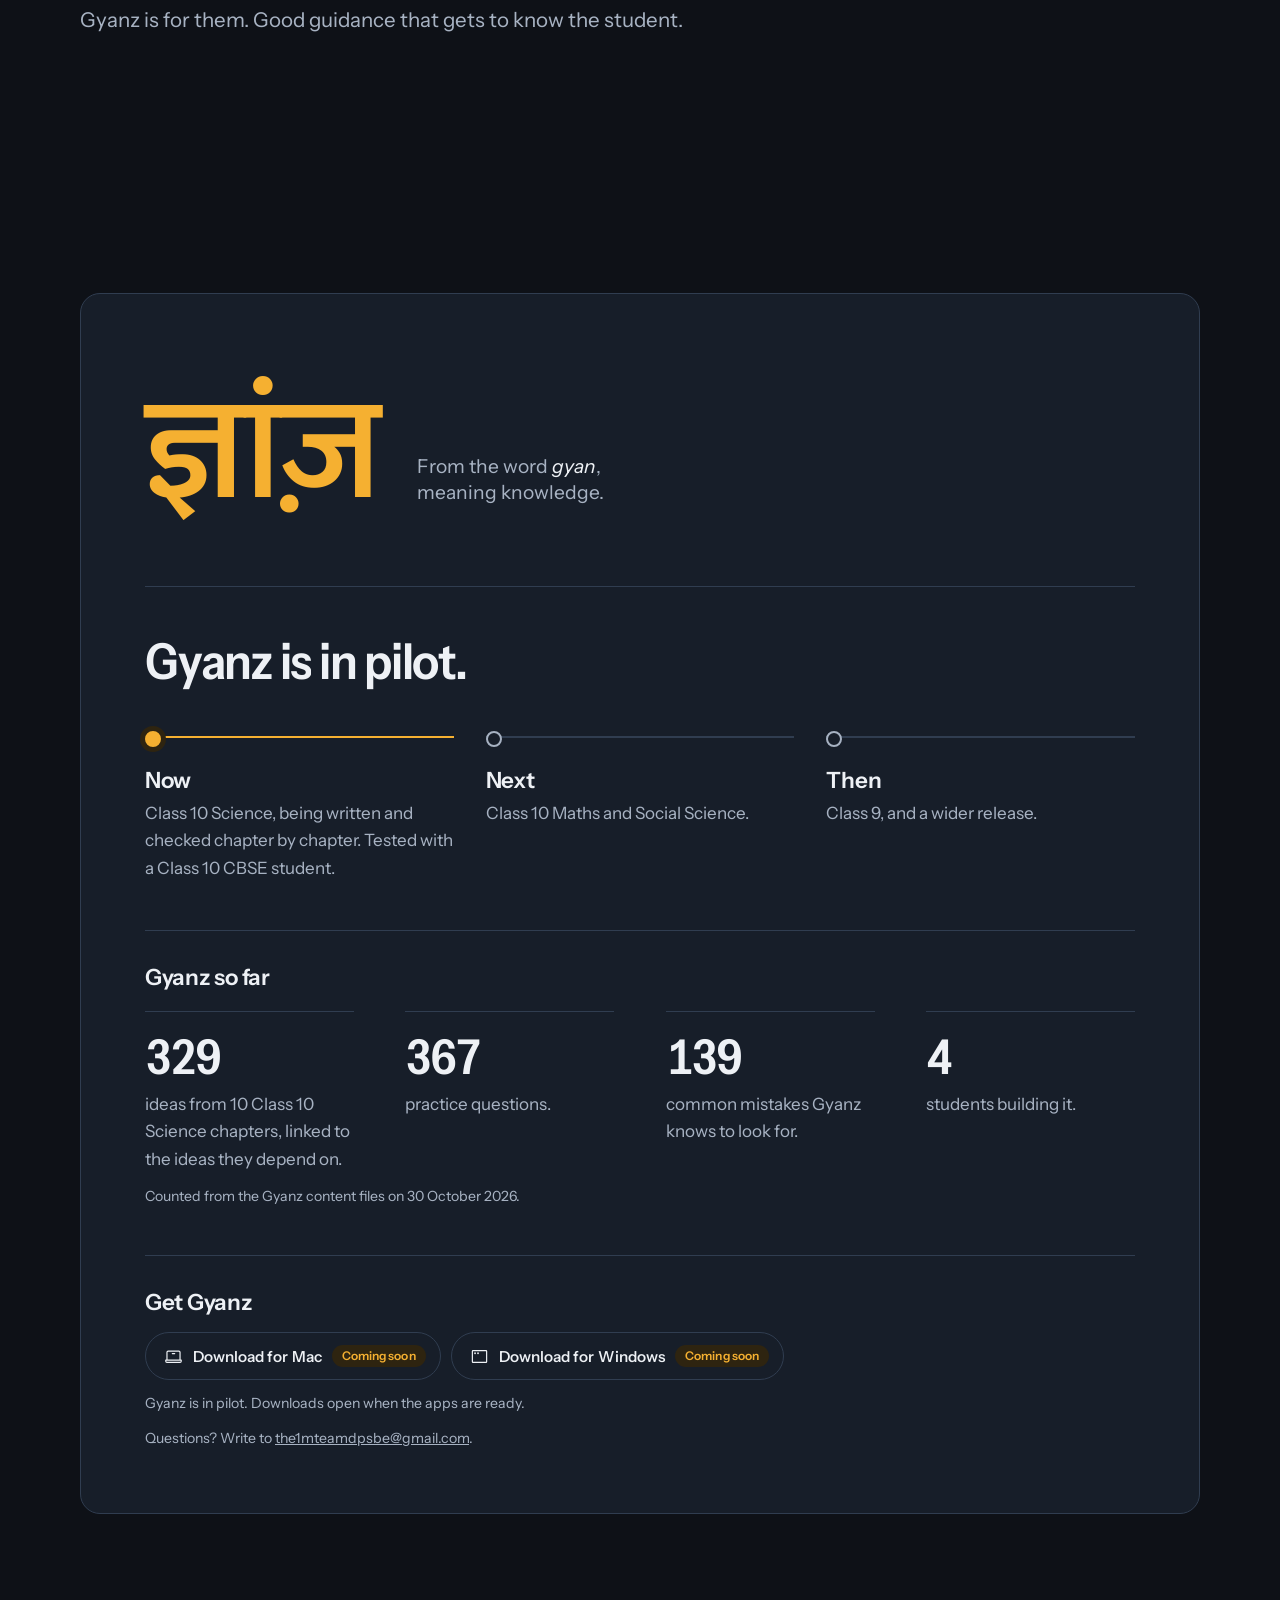
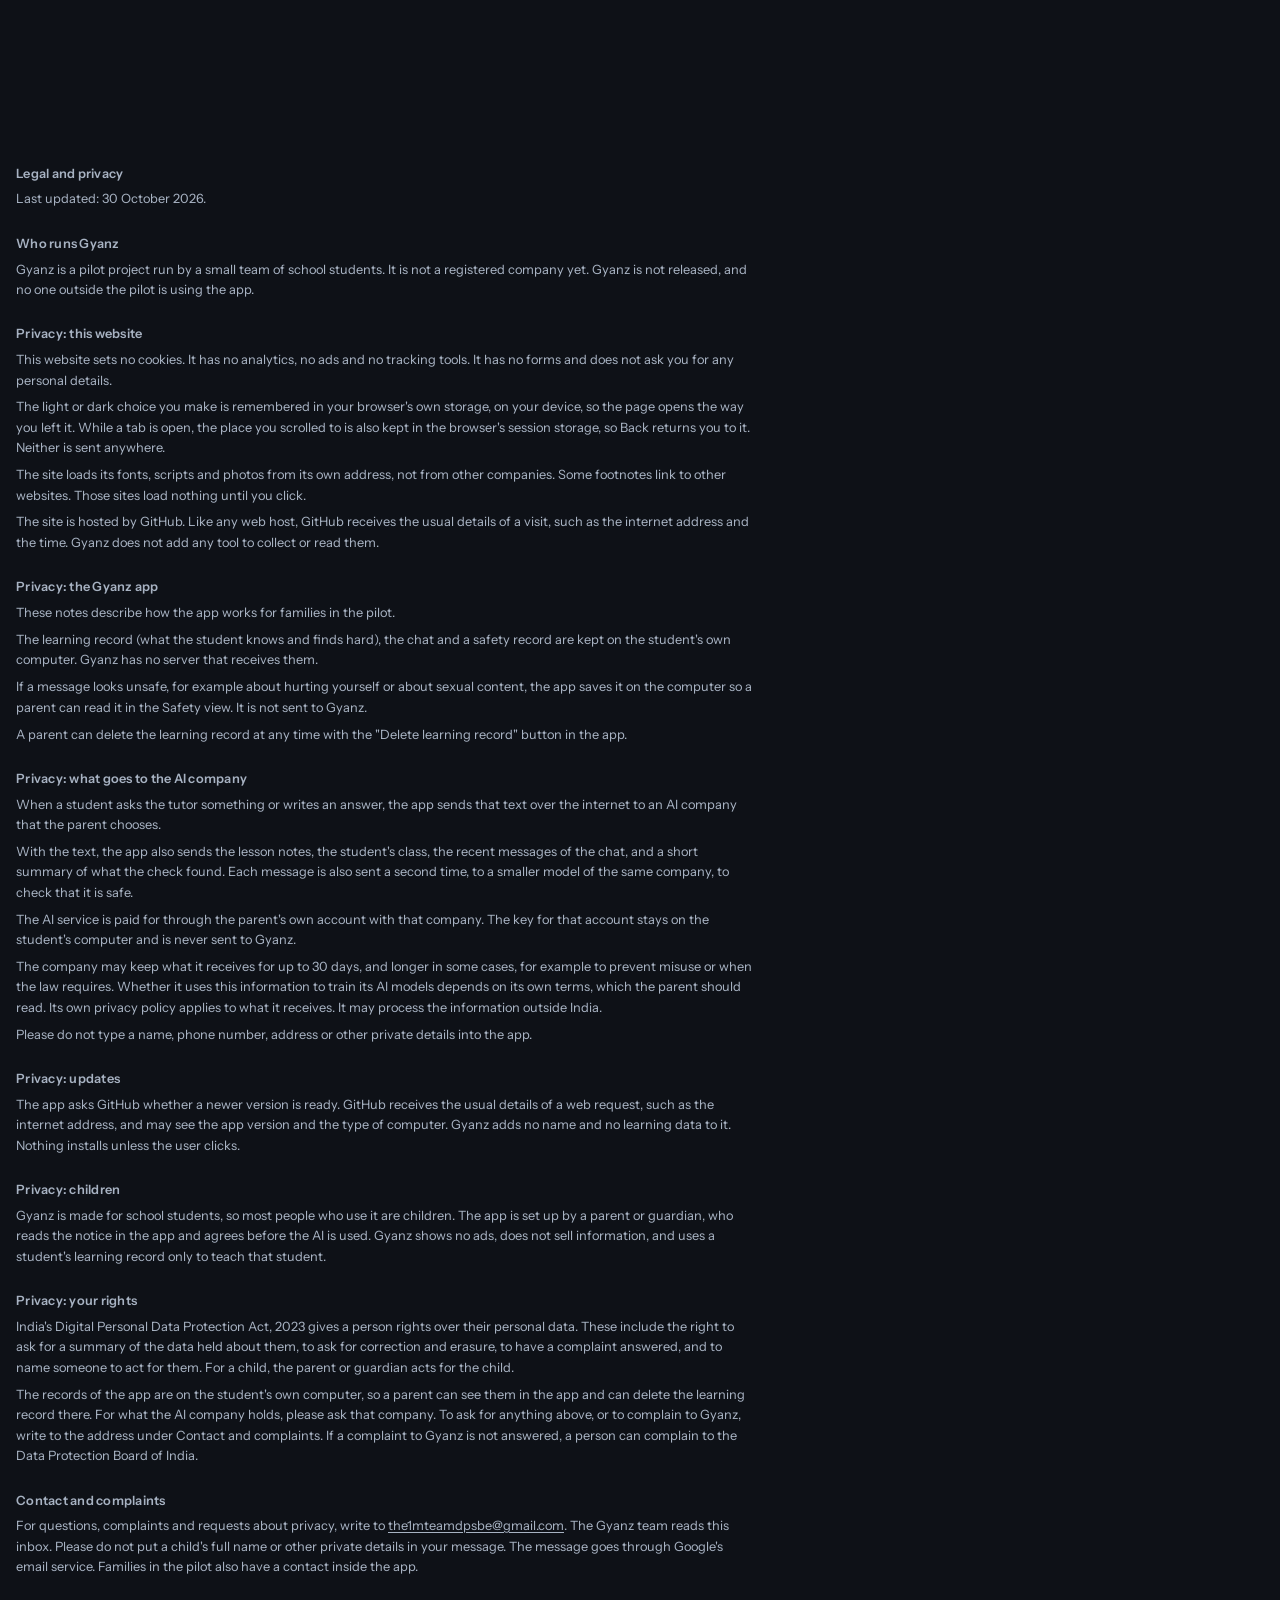
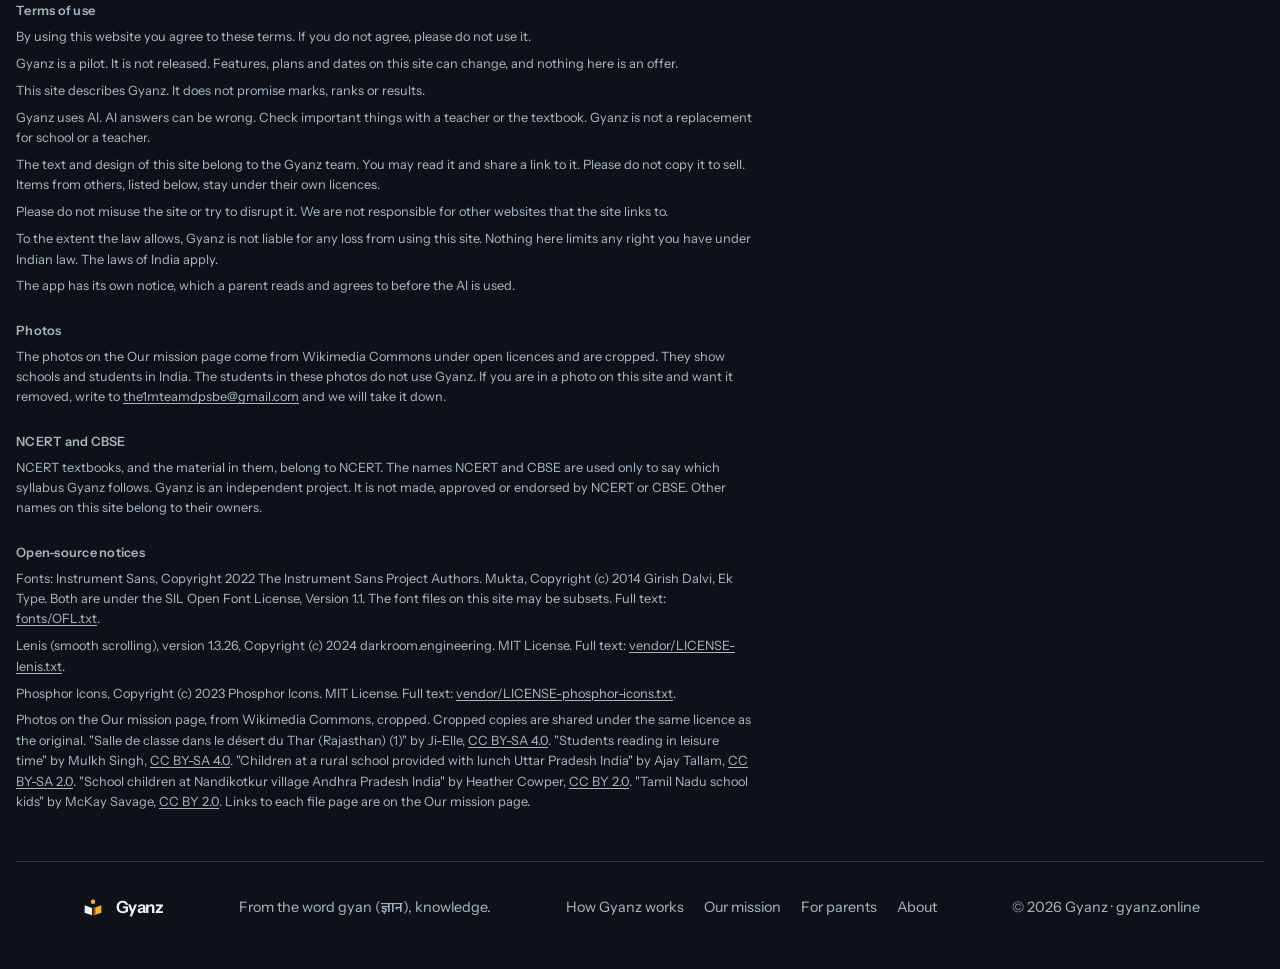
==== commit a240079e: "Tagline: Find the gap you never knew existed. Palette v1.0: charcoal, gold, trust blue; share image " ====
--- a/about/index.html
+++ b/about/index.html
@@ -7,7 +7,7 @@
 <title>About · Gyanz</title>
 <script>try{if(!location.hash)history.scrollRestoration='manual'}catch(e){}try{var n=performance.getEntriesByType('navigation')[0];if(!location.hash&&!(n&&n.type==='back_forward'))scrollTo(0,0)}catch(e){if(!location.hash)scrollTo(0,0)}document.documentElement.classList.add('js');(function(){var t='dark';try{t=localStorage.getItem('gyanz-theme')==='light'?'light':'dark'}catch(e){}document.documentElement.setAttribute('data-theme',t)})();</script>
 <meta name="description" content="Why we are building Gyanz, where it is today, and what is next.">
-<meta name="theme-color" content="#0B1220">
+<meta name="theme-color" content="#0E1117">
 <link rel="canonical" href="https://gyanz.online/about/">
 <meta property="og:type" content="website">
 <meta property="og:site_name" content="Gyanz">
--- a/site.css
+++ b/site.css
@@ -14,23 +14,25 @@
 
 :root {
   /* Dark is the default. The light values below apply only when the toggle sets data-theme="light". */
-  --bg: #0B1220;
-  --surface: #121C2E;
-  --fg: #E9EEF6;
-  --muted: #A5B1C4;
-  --line: #26344B;
+  /* Palette v1.0 (BRAND_RULES_GYANZ.md): Midnight Charcoal, Elevated Charcoal, Blue Slate, Cloud White, Muted Silver, Gyanz Gold, Link Blue. */
+  --bg: #0E1117;
+  --surface: #171E29;
+  --fg: #EEF1F5;
+  --muted: #A7B2C2;
+  --line: #303D50;
   --accent: #F5B031;
   --accent-text: #F5B031;
-  --on-accent: #1B1003;
+  --link: #6FA3D6;
+  --on-accent: #0E1117;
   --accent-tint: #2E2410;
   --glow: rgba(245, 176, 49, 0.10);
-  --panel: #1A2A44;
-  --panel-fg: #EEF2F8;
-  --panel-muted: #B3BFD1;
+  --panel: #244B75;                    /* Trust Blue: a fill, never text */
+  --panel-fg: #EEF1F5;
+  --panel-muted: #D0DAE8;
   --panel-card: rgba(238, 242, 248, 0.06);
   --panel-line: rgba(238, 242, 248, 0.16);
-  --nav-bg: rgba(11, 18, 32, 0.72);
-  --shadow: rgba(3, 8, 18, 0.55);
+  --nav-bg: rgba(14, 17, 23, 0.72);
+  --shadow: rgba(2, 4, 8, 0.55);
   --radius: 20px;
   --ease: cubic-bezier(0.16, 1, 0.3, 1);
   --font: "Instrument Sans", "Instrument Fallback", system-ui, -apple-system, "Segoe UI", "Helvetica Neue", Arial, "Noto Sans", sans-serif;
@@ -41,18 +43,19 @@
   color-scheme: dark;
 }
 :root[data-theme="light"] {
-  --bg: #F5F7FA;
+  --bg: #EEF1F5;
   --surface: #FFFFFF;
-  --fg: #0F1B2D;
+  --fg: #0E1117;
   --muted: #4A566A;
   --line: #D9DFE9;
   --accent-text: #8F5A00;
+  --link: #244B75;
   --accent-tint: #FCEFD3;
   --glow: rgba(245, 176, 49, 0.07);
-  --panel: #0F1B2D;
-  --panel-muted: #AEBACD;
-  --nav-bg: rgba(245, 247, 250, 0.72);
-  --shadow: rgba(15, 27, 45, 0.28);
+  --panel: #0E1117;
+  --panel-muted: #B3BFD1;
+  --nav-bg: rgba(238, 241, 245, 0.72);
+  --shadow: rgba(14, 17, 23, 0.28);
   color-scheme: light;
 }
 @media (prefers-contrast: more) {
@@ -93,7 +96,7 @@
 .vh { position: absolute; width: 1px; height: 1px; margin: -1px; overflow: hidden; clip-path: inset(50%); white-space: nowrap; }
 .icon { width: 1.25em; height: 1.25em; flex: none; }
 sup { font-size: 0.7em; line-height: 0; margin-left: 0.15em; }
-sup a { text-decoration: none; color: var(--accent-text); font-weight: 600; }
+sup a { text-decoration: none; color: var(--link); font-weight: 600; }
 
 /* Reading progress: set by site.js from the scroll position; ends where the useful content ends (before the legal text if the page has it) */
 .progress { position: fixed; inset: 0 0 auto 0; height: 2px; z-index: 30; pointer-events: none; display: none; }
@@ -159,7 +162,7 @@
 }
 .btn:hover { filter: brightness(1.06); }
 .btn:active { transform: scale(0.97); }
-.tlink { display: inline-flex; align-items: center; gap: 2px; min-height: 44px; font-weight: 560; letter-spacing: 0.005em; color: var(--accent-text); text-decoration: none; }
+.tlink { display: inline-flex; align-items: center; gap: 2px; min-height: 44px; font-weight: 560; letter-spacing: 0.005em; color: var(--link); text-decoration: none; }
 .tlink .icon { width: 1em; height: 1em; transition: transform 200ms var(--ease); }
 .tlink:hover .icon { transform: translateX(3px); }
 
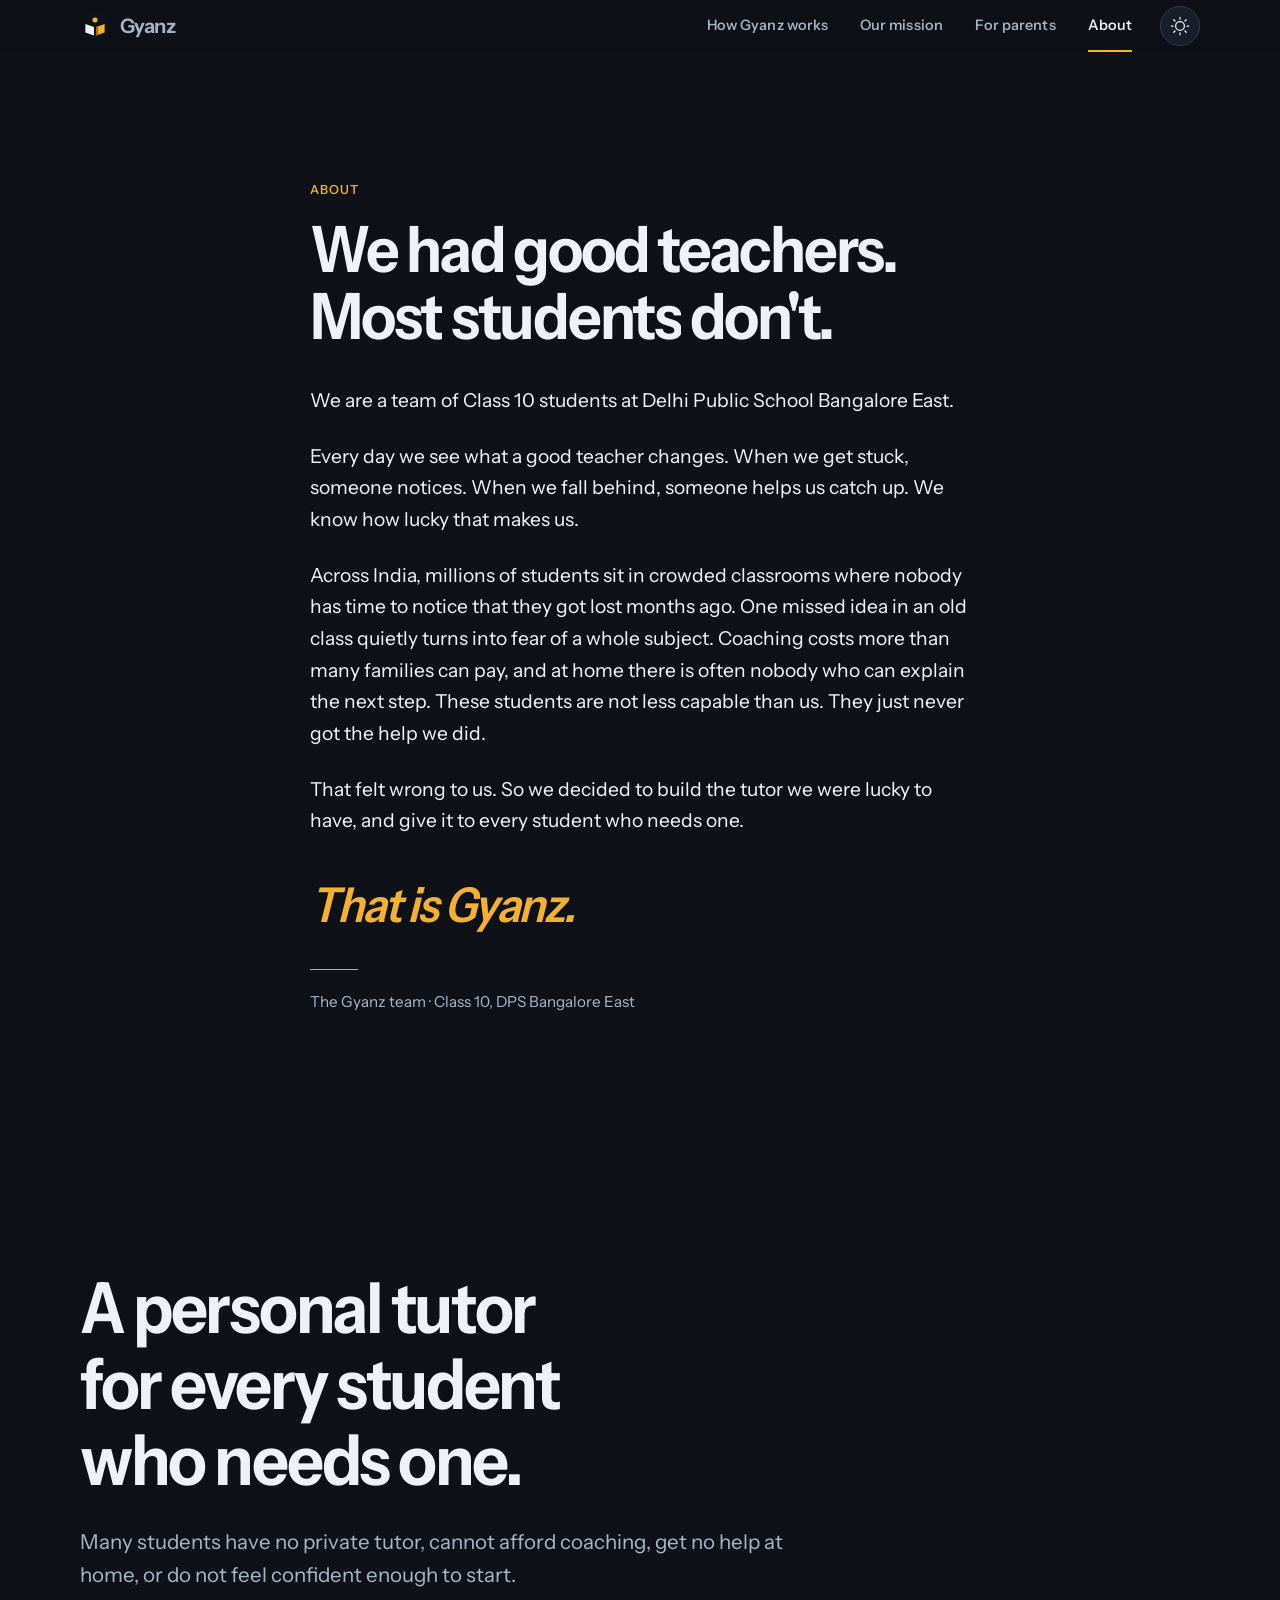
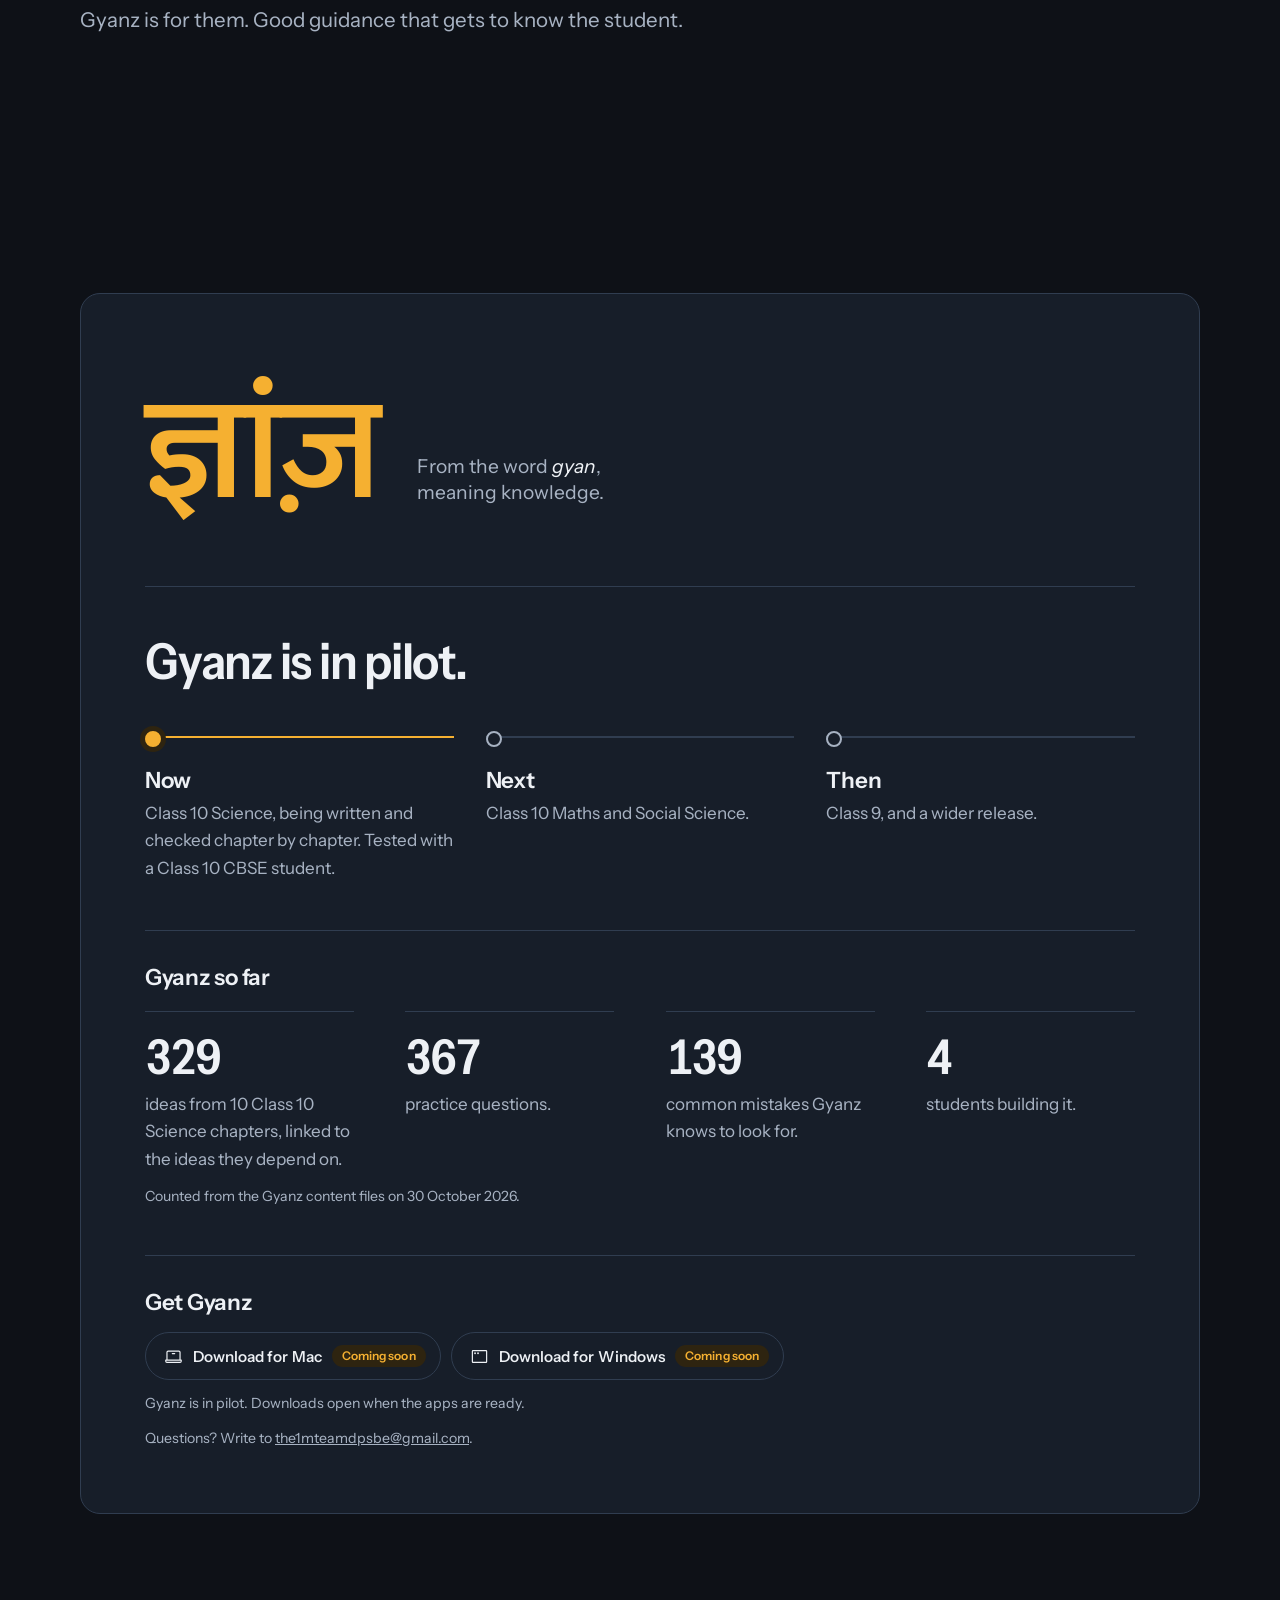
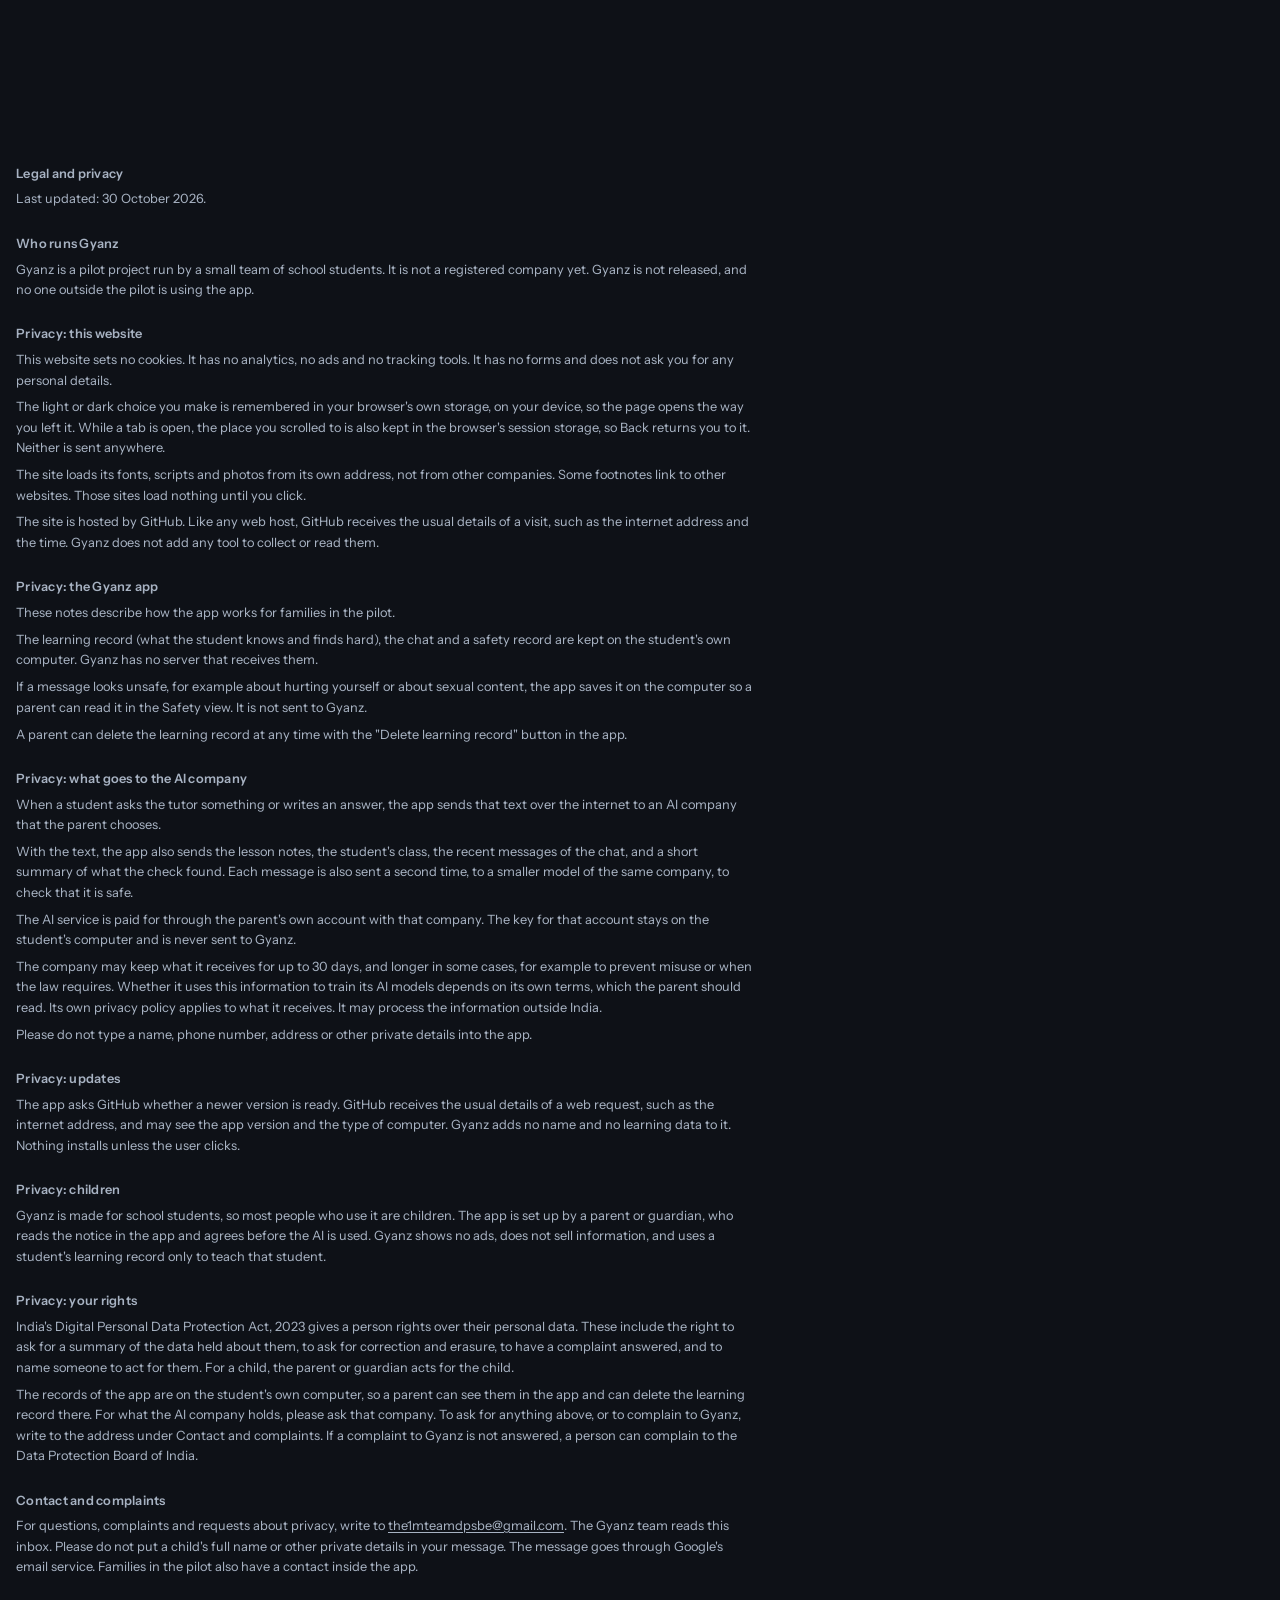
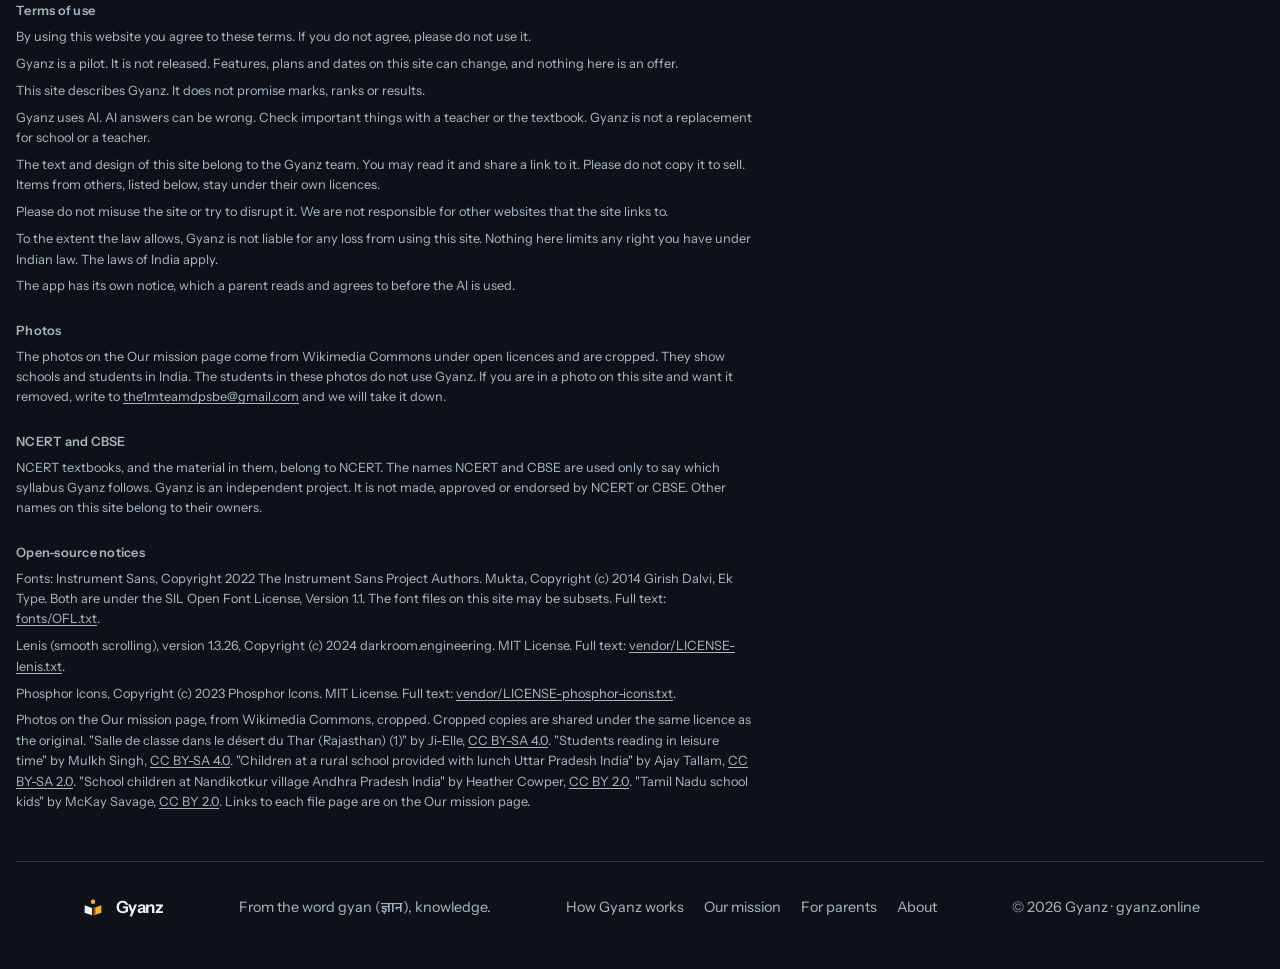
==== commit 92cb6084: "Home: a scroll-down button at the foot of the hero (a real link to the first section, 44px, same loo" ====
--- a/about/index.html
+++ b/about/index.html
@@ -47,7 +47,7 @@
       <div class="prose">
         <span class="eyebrow">About</span>
         <h1 data-scrub>We had good teachers. Most students don't.</h1>
-        <p class="reveal">We are four Class 10 students at Delhi Public School Bangalore East.</p>
+        <p class="reveal">We are a team of&nbsp;Class 10 students at Delhi Public School Bangalore East.</p>
         <p class="reveal">Every day we see what a good teacher changes. When we get stuck, someone notices. When we fall behind, someone helps us catch up. We know how lucky that makes us.</p>
         <p class="reveal">Across India, millions of students sit in crowded classrooms where nobody has time to notice that they got lost months ago. One missed idea in an old class quietly turns into fear of a whole subject. Coaching costs more than many families can pay, and at home there is often nobody who can explain the next step. These students are not less capable than us. They just never got the help we did.</p>
         <p class="reveal">That felt wrong to us. So we decided to build the tutor we were lucky to have, and give it to every student who needs one.</p>
--- a/site.css
+++ b/site.css
@@ -173,13 +173,17 @@
 .dl-note { margin-top: 12px; font-size: 0.88rem; color: var(--muted); }
 
 /* Hero */
-.hero { position: relative; padding-block: clamp(2rem, 5vw, 6rem) clamp(3.5rem, 8vw, 7rem); }
+.hero { position: relative; padding-block: clamp(2rem, 5vw, 6rem) clamp(5.75rem, 8vw, 7rem); }
 .hero::before { content: ""; position: absolute; z-index: -1; right: 0; top: 0; width: min(780px, 100%); aspect-ratio: 1; background: radial-gradient(closest-side, var(--glow), transparent); pointer-events: none; }
 .hero .wrap { display: grid; grid-template-columns: minmax(0, 1.1fr) minmax(0, 0.9fr); gap: clamp(2rem, 6vw, 5rem); align-items: center; }
 .hero h1 { font-size: clamp(2.6rem, 6.2vw, 4.9rem); max-width: 12ch; line-height: 1.08; }
 .hero h1 em { font-style: italic; font-stretch: 100%; color: var(--accent-text); padding-right: 0.06em; }
 .hero .lead { margin-top: 1.5rem; max-width: 44ch; }
 .hero .btn { margin-top: 2rem; }
+/* The scroll cue: a round 44px link at the foot of the hero that goes to the first section. Same look in both themes; the move itself is Lenis's anchor handling (a plain jump under reduced motion). */
+.scroll-cue { position: absolute; left: 50%; bottom: 28px; width: 44px; height: 44px; margin-left: -22px; display: grid; place-items: center; border-radius: 50%; border: 1px solid var(--line); background: var(--surface); color: var(--fg); text-decoration: none; }
+.scroll-cue svg { width: 20px; height: 20px; transform: rotate(90deg); }
+@media (prefers-reduced-motion: no-preference) { .scroll-cue { transition: transform 0.15s ease; } .scroll-cue:active { transform: scale(0.94); } }
 
 /* The worked example: one chain of ideas, used in the hero and in the story */
 .trace {
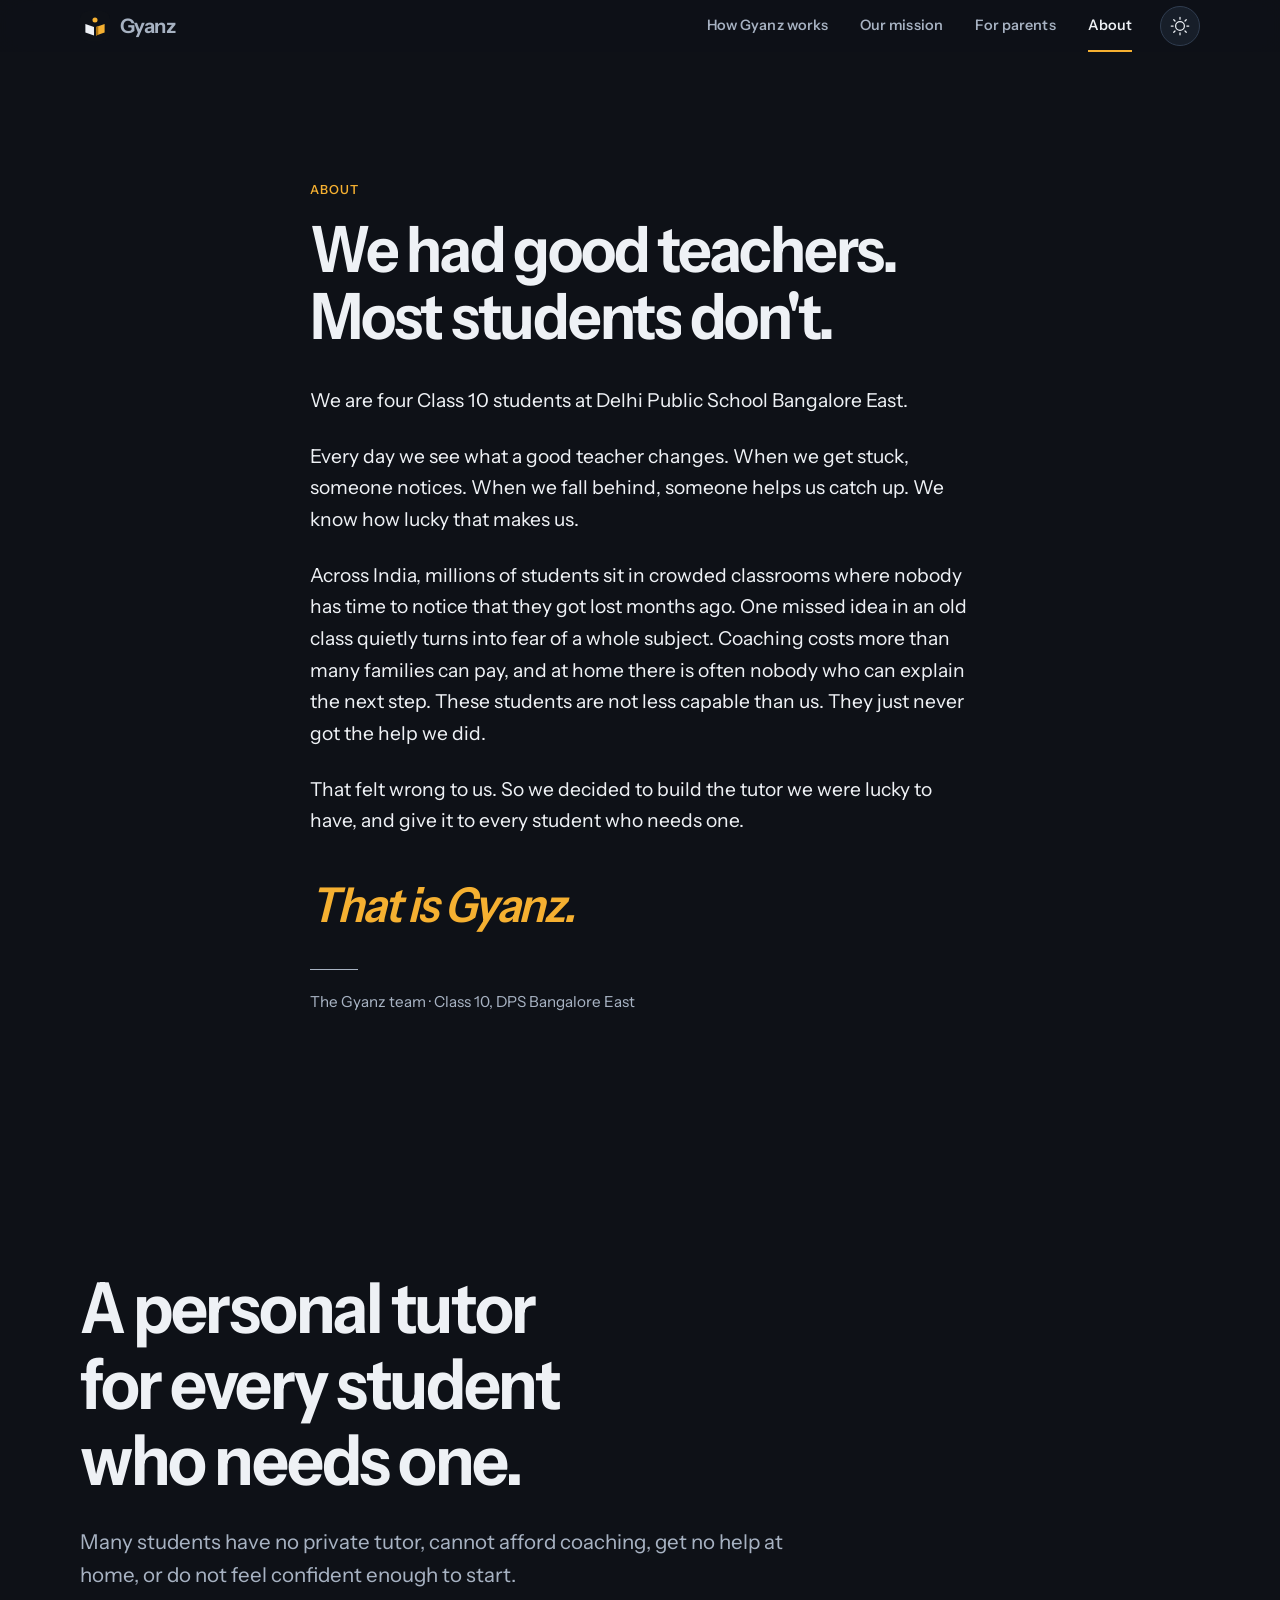
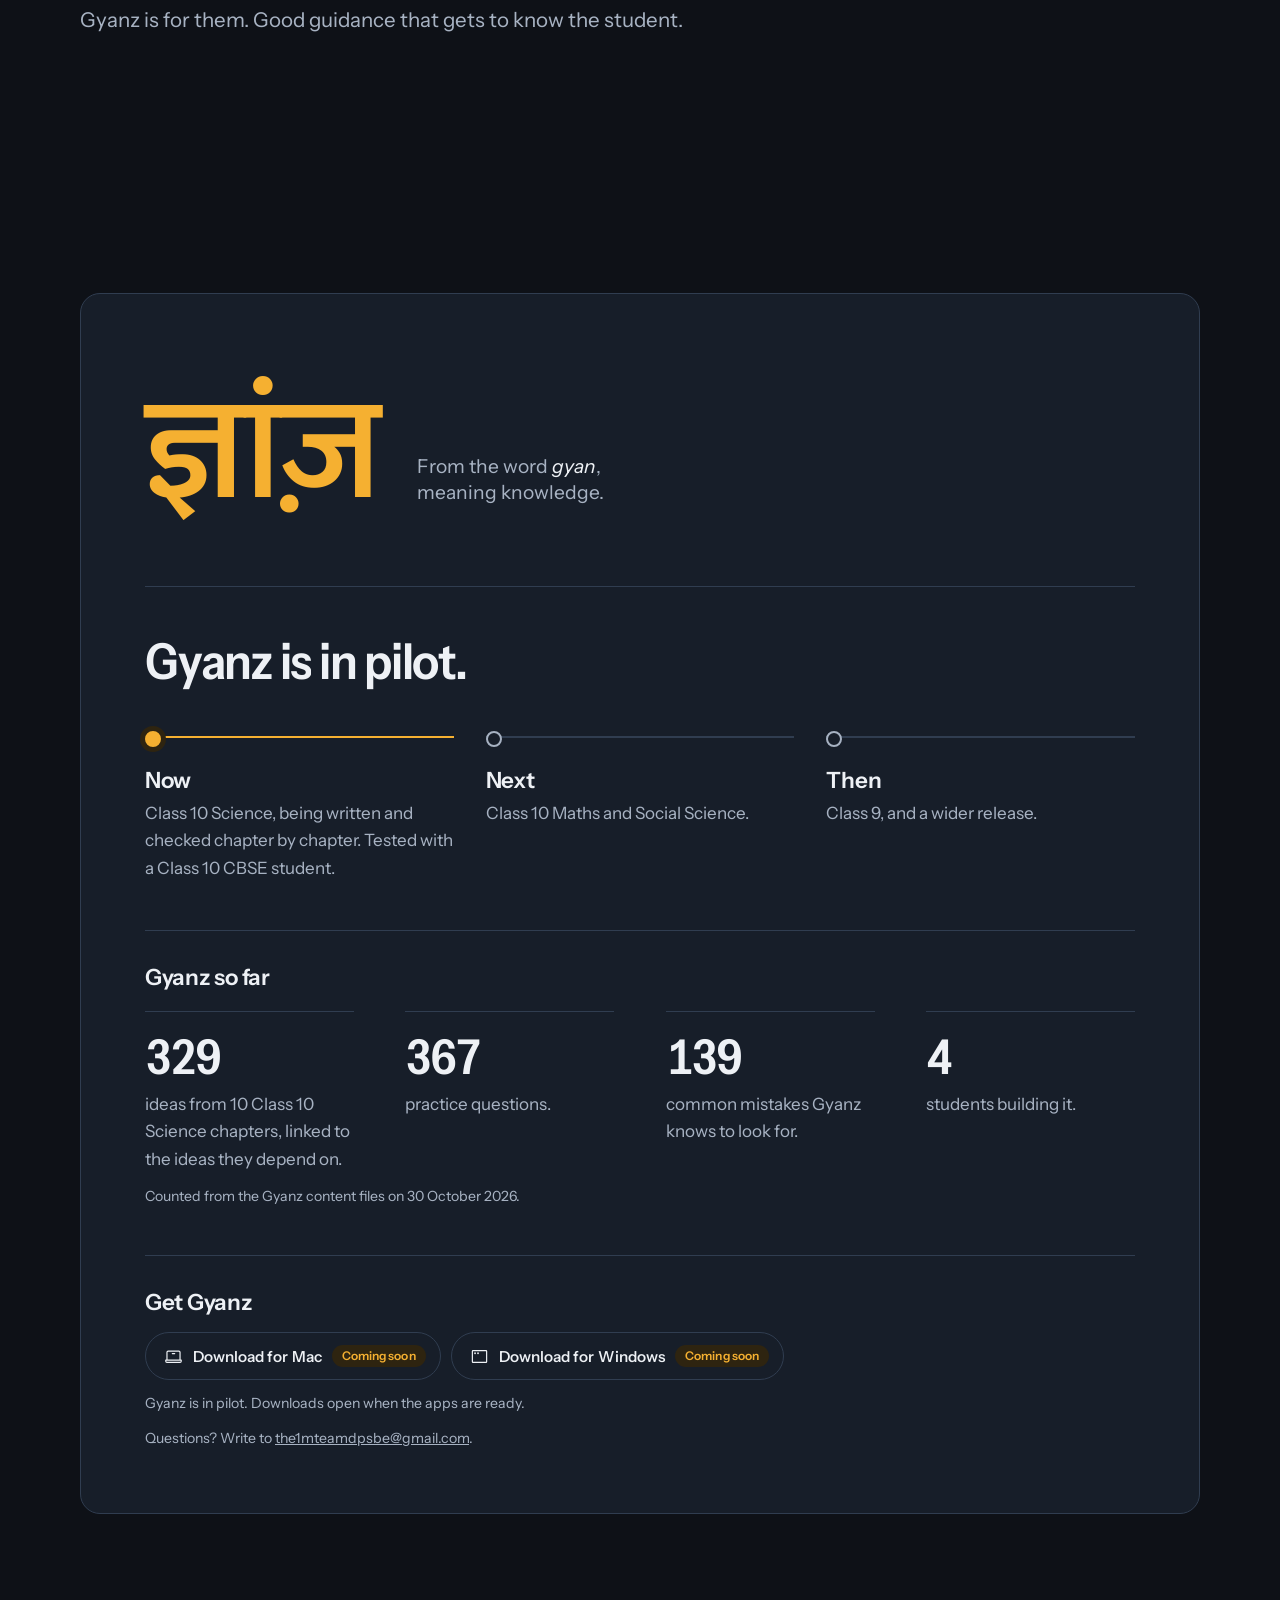
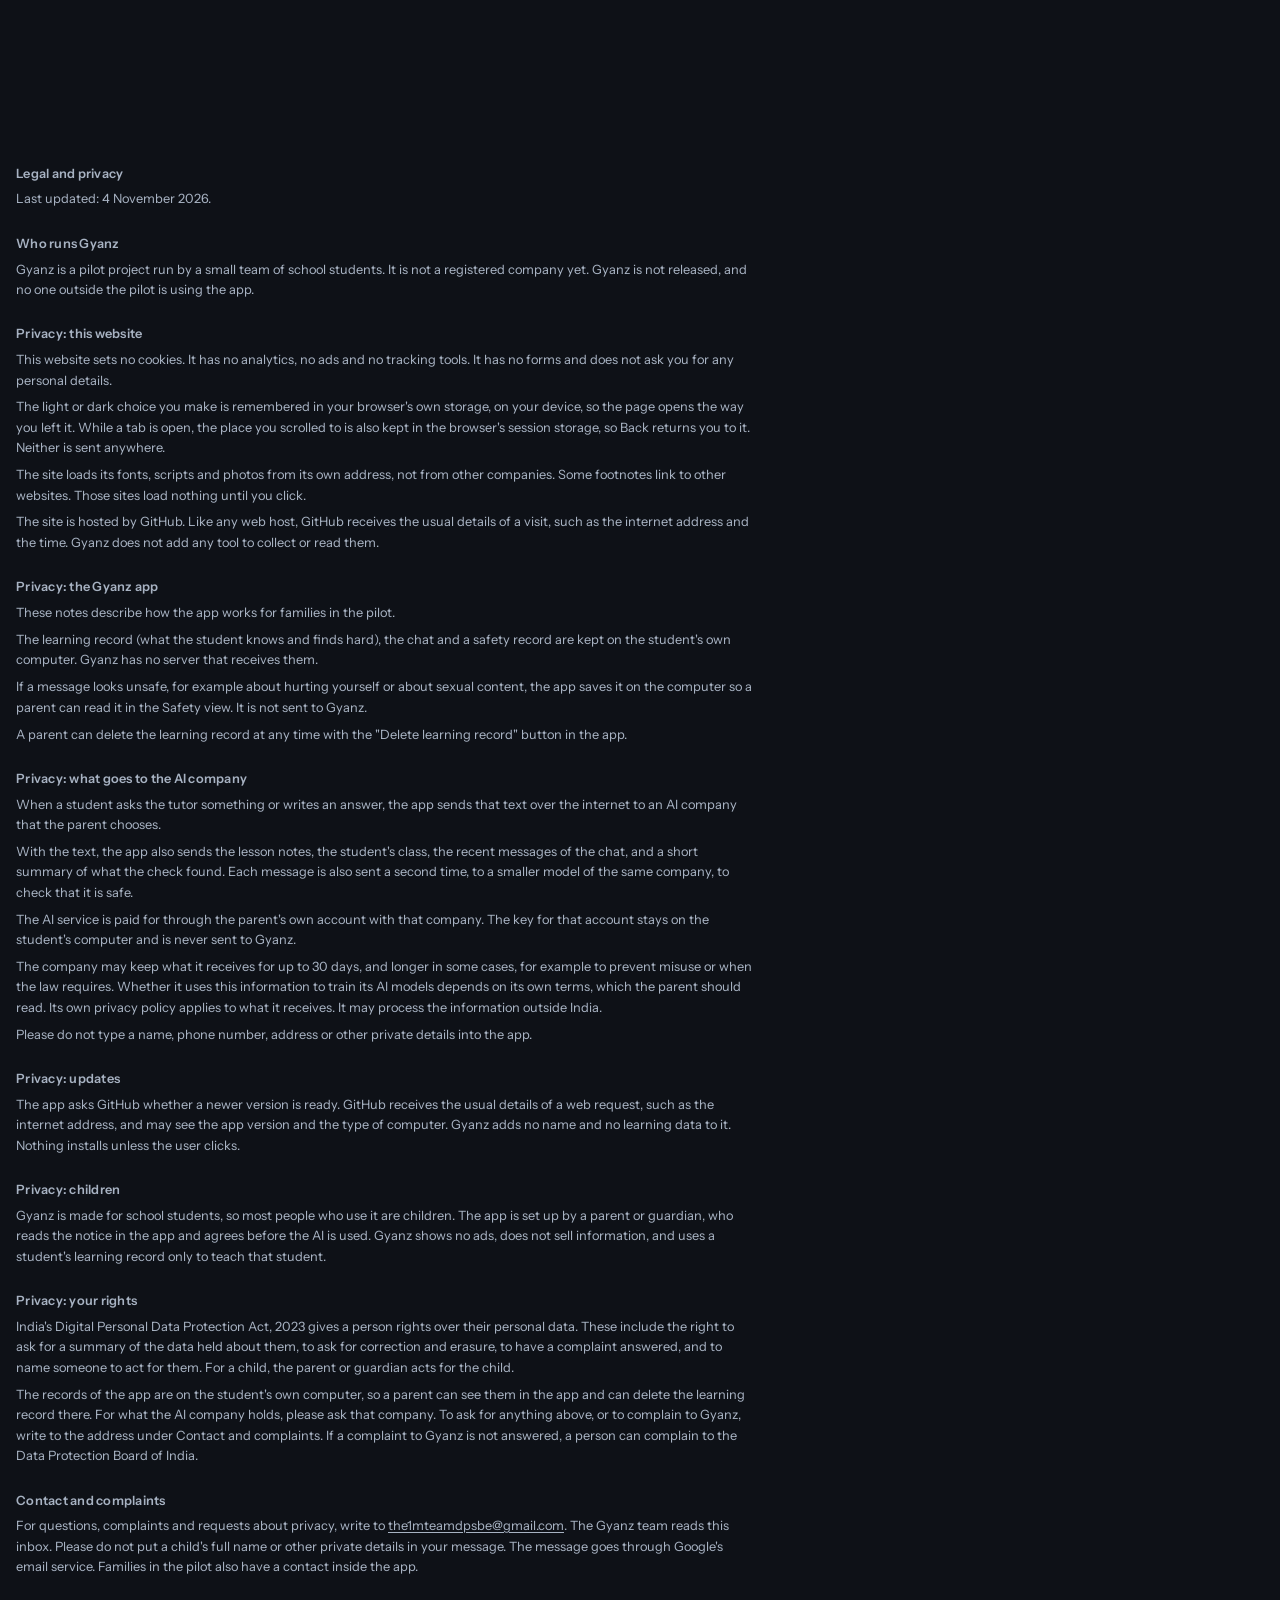
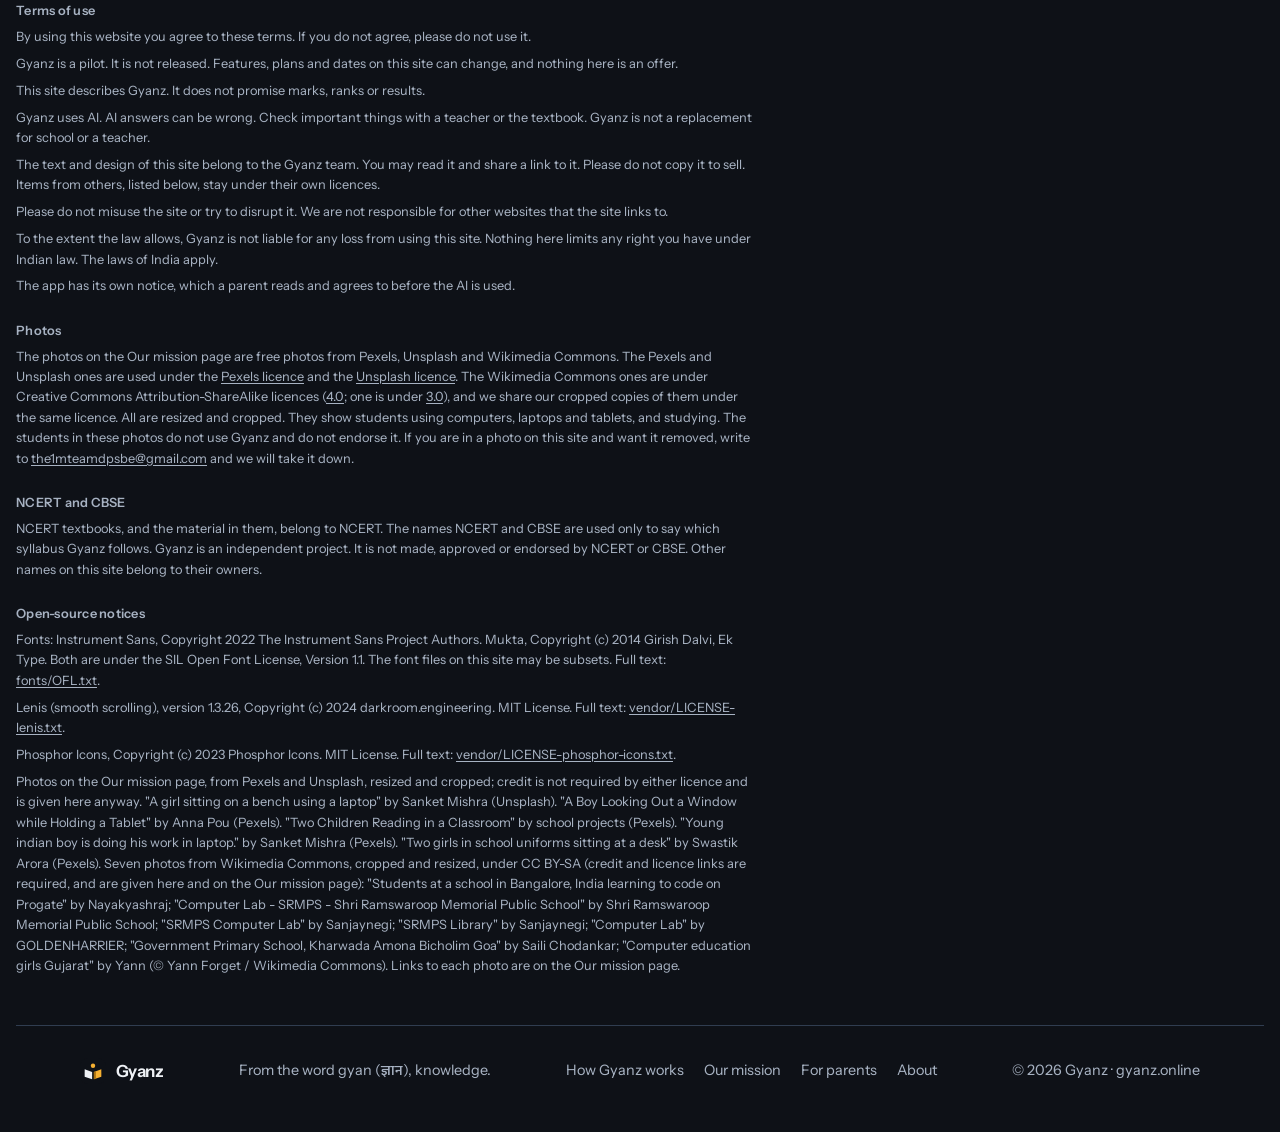
==== commit 4bee6e11: "Our mission: photos of Indian students and school computer labs with credits, calmer mission page; F" ====
--- a/about/index.html
+++ b/about/index.html
@@ -47,7 +47,7 @@
       <div class="prose">
         <span class="eyebrow">About</span>
         <h1 data-scrub>We had good teachers. Most students don't.</h1>
-        <p class="reveal">We are a team of&nbsp;Class 10 students at Delhi Public School Bangalore East.</p>
+        <p class="reveal">We are four Class 10 students at Delhi Public School Bangalore East.</p>
         <p class="reveal">Every day we see what a good teacher changes. When we get stuck, someone notices. When we fall behind, someone helps us catch up. We know how lucky that makes us.</p>
         <p class="reveal">Across India, millions of students sit in crowded classrooms where nobody has time to notice that they got lost months ago. One missed idea in an old class quietly turns into fear of a whole subject. Coaching costs more than many families can pay, and at home there is often nobody who can explain the next step. These students are not less capable than us. They just never got the help we did.</p>
         <p class="reveal">That felt wrong to us. So we decided to build the tutor we were lucky to have, and give it to every student who needs one.</p>
@@ -100,7 +100,7 @@
   <section class="legal" id="legal" aria-labelledby="legal-h">
     <div class="wrap">
       <h2 id="legal-h">Legal and privacy</h2>
-      <p>Last updated: 30 October 2026.</p>
+      <p>Last updated: 4 November 2026.</p>
       <h3>Who runs Gyanz</h3>
       <p>Gyanz is a pilot project run by a small team of school students. It is not a registered company yet. Gyanz is not released, and no one outside the pilot is using the app.</p>
       <h3>Privacy: this website</h3>
@@ -138,14 +138,14 @@
       <p>To the extent the law allows, Gyanz is not liable for any loss from using this site. Nothing here limits any right you have under Indian law. The laws of India apply.</p>
       <p>The app has its own notice, which a parent reads and agrees to before the AI is used.</p>
       <h3>Photos</h3>
-      <p>The photos on the Our mission page come from Wikimedia Commons under open licences and are cropped. They show schools and students in India. The students in these photos do not use Gyanz. If you are in a photo on this site and want it removed, write to <a href="mailto:the1mteamdpsbe@gmail.com">the1mteamdpsbe@gmail.com</a> and we will take it down.</p>
+      <p>The photos on the Our mission page are free photos from Pexels, Unsplash and Wikimedia Commons. The Pexels and Unsplash ones are used under the <a href="https://www.pexels.com/license/" target="_blank" rel="noopener">Pexels licence</a> and the <a href="https://unsplash.com/license" target="_blank" rel="noopener">Unsplash licence</a>. The Wikimedia Commons ones are under Creative Commons Attribution-ShareAlike licences (<a href="https://creativecommons.org/licenses/by-sa/4.0/" target="_blank" rel="noopener">4.0</a>; one is under <a href="https://creativecommons.org/licenses/by-sa/3.0/" target="_blank" rel="noopener">3.0</a>), and we share our cropped copies of them under the same licence. All are resized and cropped. They show students using computers, laptops and tablets, and studying. The students in these photos do not use Gyanz and do not endorse it. If you are in a photo on this site and want it removed, write to <a href="mailto:the1mteamdpsbe@gmail.com">the1mteamdpsbe@gmail.com</a> and we will take it down.</p>
       <h3>NCERT and CBSE</h3>
       <p>NCERT textbooks, and the material in them, belong to NCERT. The names NCERT and CBSE are used only to say which syllabus Gyanz follows. Gyanz is an independent project. It is not made, approved or endorsed by NCERT or CBSE. Other names on this site belong to their owners.</p>
       <h3>Open-source notices</h3>
       <p>Fonts: Instrument Sans, Copyright 2022 The Instrument Sans Project Authors. Mukta, Copyright (c) 2014 Girish Dalvi, Ek Type. Both are under the SIL Open Font License, Version 1.1. The font files on this site may be subsets. Full text: <a href="../fonts/OFL.txt">fonts/OFL.txt</a>.</p>
       <p>Lenis (smooth scrolling), version 1.3.26, Copyright (c) 2024 darkroom.engineering. MIT License. Full text: <a href="../vendor/LICENSE-lenis.txt">vendor/LICENSE-lenis.txt</a>.</p>
       <p>Phosphor Icons, Copyright (c) 2023 Phosphor Icons. MIT License. Full text: <a href="../vendor/LICENSE-phosphor-icons.txt">vendor/LICENSE-phosphor-icons.txt</a>.</p>
-      <p>Photos on the Our mission page, from Wikimedia Commons, cropped. Cropped copies are shared under the same licence as the original. "Salle de classe dans le désert du Thar (Rajasthan) (1)" by Ji-Elle, <a href="https://creativecommons.org/licenses/by-sa/4.0/" target="_blank" rel="noopener">CC BY-SA 4.0</a>. "Students reading in leisure time" by Mulkh Singh, <a href="https://creativecommons.org/licenses/by-sa/4.0/" target="_blank" rel="noopener">CC BY-SA 4.0</a>. "Children at a rural school provided with lunch Uttar Pradesh India" by Ajay Tallam, <a href="https://creativecommons.org/licenses/by-sa/2.0/" target="_blank" rel="noopener">CC BY-SA 2.0</a>. "School children at Nandikotkur village Andhra Pradesh India" by Heather Cowper, <a href="https://creativecommons.org/licenses/by/2.0/" target="_blank" rel="noopener">CC BY 2.0</a>. "Tamil Nadu school kids" by McKay Savage, <a href="https://creativecommons.org/licenses/by/2.0/" target="_blank" rel="noopener">CC BY 2.0</a>. Links to each file page are on the Our mission page.</p>
+      <p>Photos on the Our mission page, from Pexels and Unsplash, resized and cropped; credit is not required by either licence and is given here anyway. "A girl sitting on a bench using a laptop" by Sanket Mishra (Unsplash). "A Boy Looking Out a Window while Holding a Tablet" by Anna Pou (Pexels). "Two Children Reading in a Classroom" by school projects (Pexels). "Young indian boy is doing his work in laptop." by Sanket Mishra (Pexels). "Two girls in school uniforms sitting at a desk" by Swastik Arora (Pexels). Seven photos from Wikimedia Commons, cropped and resized, under CC BY-SA (credit and licence links are required, and are given here and on the Our mission page): "Students at a school in Bangalore, India learning to code on Progate" by Nayakyashraj; "Computer Lab - SRMPS - Shri Ramswaroop Memorial Public School" by Shri Ramswaroop Memorial Public School; "SRMPS Computer Lab" by Sanjaynegi; "SRMPS Library" by Sanjaynegi; "Computer Lab" by GOLDENHARRIER; "Government Primary School, Kharwada Amona Bicholim Goa" by Saili Chodankar; "Computer education girls Gujarat" by Yann (© Yann Forget / Wikimedia Commons). Links to each photo are on the Our mission page.</p>
     </div>
   </section>
 </main>
--- a/site.css
+++ b/site.css
@@ -173,17 +173,13 @@
 .dl-note { margin-top: 12px; font-size: 0.88rem; color: var(--muted); }
 
 /* Hero */
-.hero { position: relative; padding-block: clamp(2rem, 5vw, 6rem) clamp(5.75rem, 8vw, 7rem); }
+.hero { position: relative; padding-block: clamp(2rem, 5vw, 6rem) clamp(3.5rem, 8vw, 7rem); }
 .hero::before { content: ""; position: absolute; z-index: -1; right: 0; top: 0; width: min(780px, 100%); aspect-ratio: 1; background: radial-gradient(closest-side, var(--glow), transparent); pointer-events: none; }
 .hero .wrap { display: grid; grid-template-columns: minmax(0, 1.1fr) minmax(0, 0.9fr); gap: clamp(2rem, 6vw, 5rem); align-items: center; }
 .hero h1 { font-size: clamp(2.6rem, 6.2vw, 4.9rem); max-width: 12ch; line-height: 1.08; }
 .hero h1 em { font-style: italic; font-stretch: 100%; color: var(--accent-text); padding-right: 0.06em; }
 .hero .lead { margin-top: 1.5rem; max-width: 44ch; }
 .hero .btn { margin-top: 2rem; }
-/* The scroll cue: a round 44px link at the foot of the hero that goes to the first section. Same look in both themes; the move itself is Lenis's anchor handling (a plain jump under reduced motion). */
-.scroll-cue { position: absolute; left: 50%; bottom: 28px; width: 44px; height: 44px; margin-left: -22px; display: grid; place-items: center; border-radius: 50%; border: 1px solid var(--line); background: var(--surface); color: var(--fg); text-decoration: none; }
-.scroll-cue svg { width: 20px; height: 20px; transform: rotate(90deg); }
-@media (prefers-reduced-motion: no-preference) { .scroll-cue { transition: transform 0.15s ease; } .scroll-cue:active { transform: scale(0.94); } }
 
 /* The worked example: one chain of ideas, used in the hero and in the story */
 .trace {
@@ -511,3 +507,44 @@
   .nav .nshort { display: inline; }
   .nav .nlong { position: absolute; width: 1px; height: 1px; margin: -1px; overflow: hidden; clip-path: inset(50%); white-space: nowrap; }
 }
+
+/* Our mission, 4 Nov 2026: the product story leads; the people it is for sit in one calm block at the bottom, above the footnotes. */
+.m-lead { display: grid; grid-template-columns: minmax(0, 1.1fr) minmax(0, 0.9fr); gap: clamp(2rem, 6vw, 5rem); align-items: center; }
+.m-lead .btn { margin-top: 1.75rem; }
+.m-lead .btn .icon { width: 1em; height: 1em; }
+.m-lead .trace { margin: 0; }
+.m-statement .wrap > * { max-width: 46rem; }
+.m-statement .statement { max-width: 18ch; }
+.m-why { padding-block: clamp(2.5rem, 6vw, 4rem); border-top: 1px solid var(--line); }
+.m-why h2 { font-size: clamp(1.25rem, 2.4vw, 1.6rem); letter-spacing: -0.02em; font-weight: 600; }
+.m-why .lead { margin-top: 0.75rem; font-size: 1rem; line-height: 1.55; max-width: 62ch; color: var(--muted); }
+.m-why .lead sup { font-size: 0.7em; }
+.m-rail { margin-top: 1.5rem; align-items: flex-start; }
+.m-rail .pcard .frame { aspect-ratio: 4 / 3; }
+.m-rail .gcard { flex: 0 0 min(240px, 62vw); }
+.m-rail .pcard figcaption { font-size: 0.8rem; padding: 0.7rem 0.9rem 0.8rem; }
+@media (max-width: 860px) { .m-lead { grid-template-columns: minmax(0, 1fr); } }
+
+/* For parents, 4 Nov 2026: a short grid of what a parent wants to know before the longer statements. */
+.parents .lead { margin-top: 1.25rem; max-width: 46ch; }
+.pgrid { margin-top: clamp(2.5rem, 6vw, 4rem); display: grid; grid-template-columns: repeat(3, minmax(0, 1fr)); gap: 1rem; }
+.pcell { padding: 1.5rem; border: 1px solid var(--line); border-radius: var(--radius); background: var(--surface); }
+.pcell h2 { font-size: 1.15rem; letter-spacing: -0.015em; font-weight: 600; }
+.pcell p { margin-top: 0.6rem; color: var(--muted); font-size: 0.98rem; line-height: 1.55; }
+.p-data { padding-top: 0; }
+.p-data .stmts { margin-top: 0; }
+.p-data .stmt h2 { font-size: clamp(1.6rem, 3.6vw, 2.4rem); }
+.p-data .stmt p { font-size: 1.05rem; }
+.p-honest { margin-top: clamp(2rem, 5vw, 3.5rem); max-width: 56ch; }
+@media (max-width: 980px) { .pgrid { grid-template-columns: repeat(2, minmax(0, 1fr)); } }
+@media (max-width: 620px) { .pgrid { grid-template-columns: minmax(0, 1fr); } }
+.p-data .stmts { grid-template-columns: repeat(2, minmax(0, 1fr)); gap: clamp(2rem, 5vw, 3.5rem) clamp(2rem, 6vw, 5rem); border-top: 1px solid var(--line); padding-top: clamp(2rem, 5vw, 3.5rem); }
+.p-data .stmt { max-width: none; }
+.p-data .stmt h2 { max-width: 20ch; }
+.p-data .stmt p { max-width: 38ch; }
+@media (max-width: 760px) { .p-data .stmts { grid-template-columns: minmax(0, 1fr); } }
+
+/* Our mission: the student photos sit under the statement; the numbers block stays at the bottom */
+.m-photos { padding-block: 0 clamp(2.5rem, 6vw, 4rem); }
+.m-photos .m-rail { margin-top: 0; }
+.m-photos .dl-note { margin-top: 1rem; }
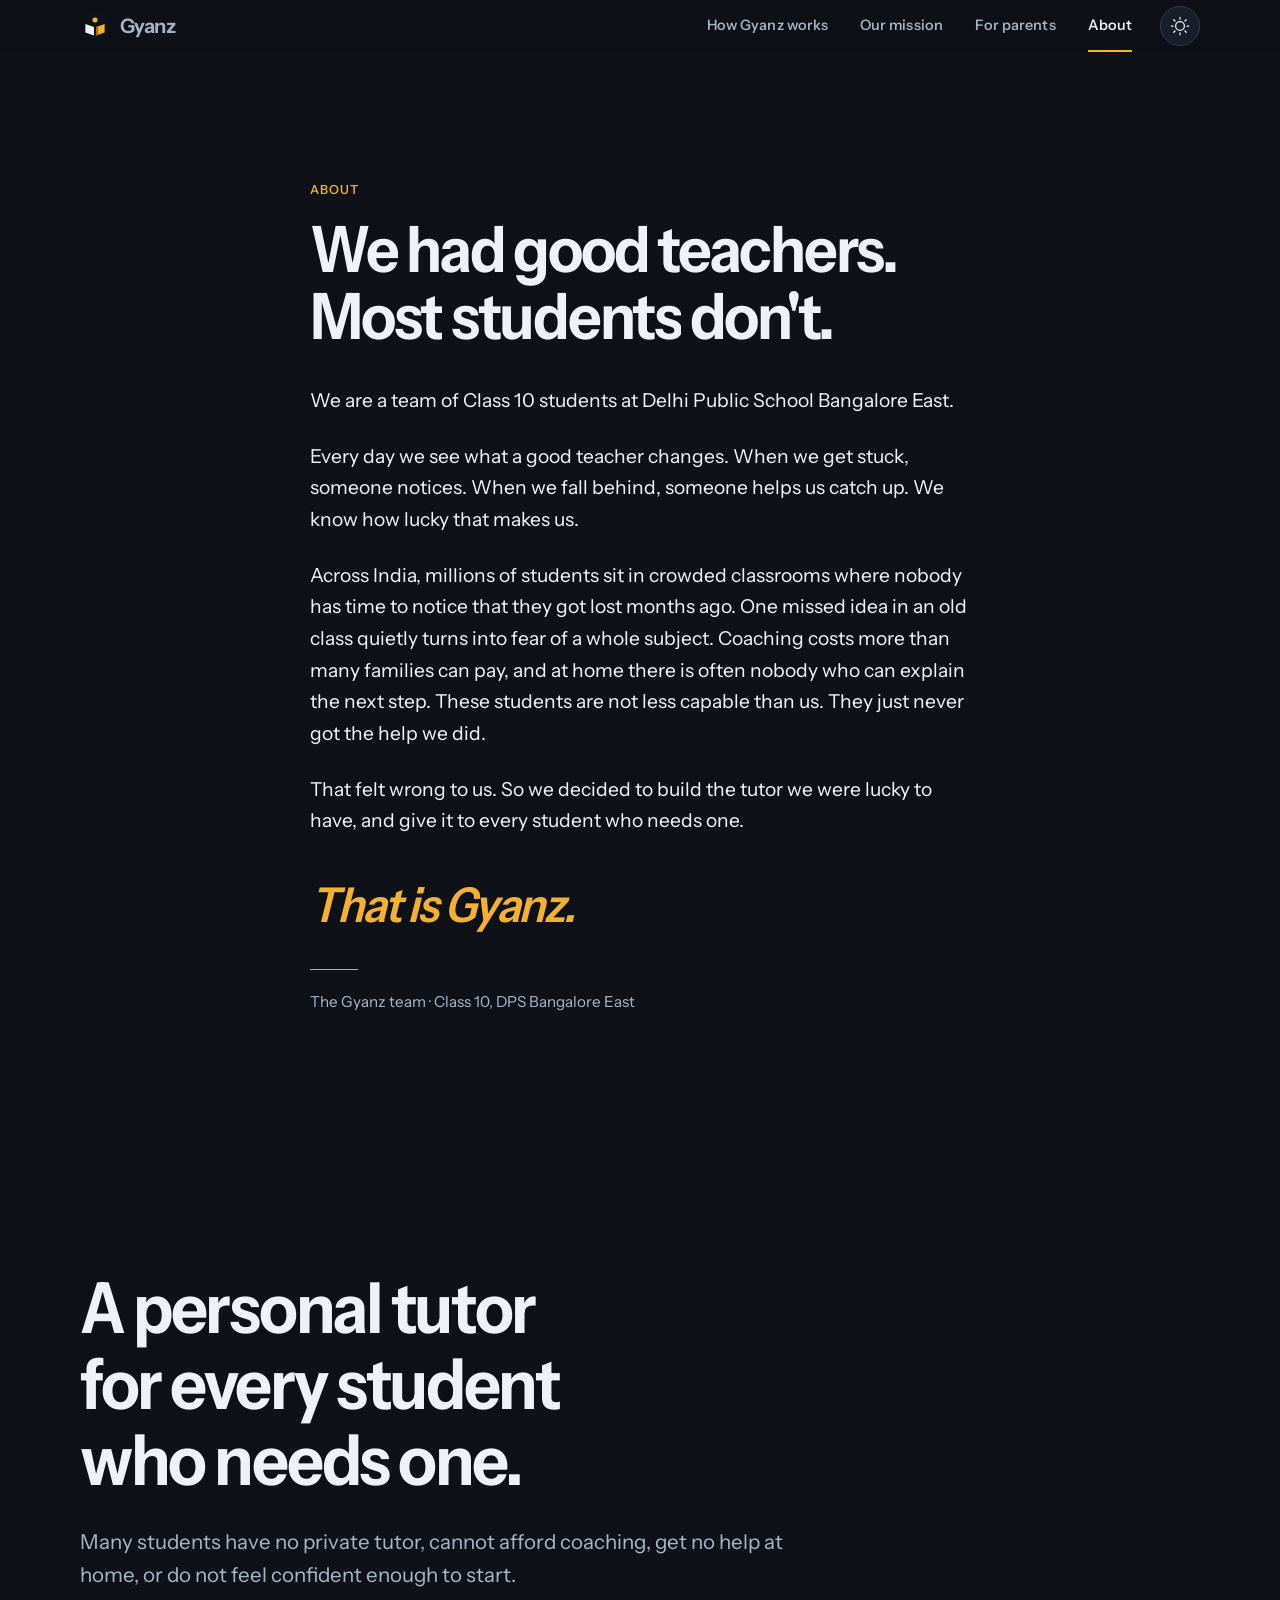
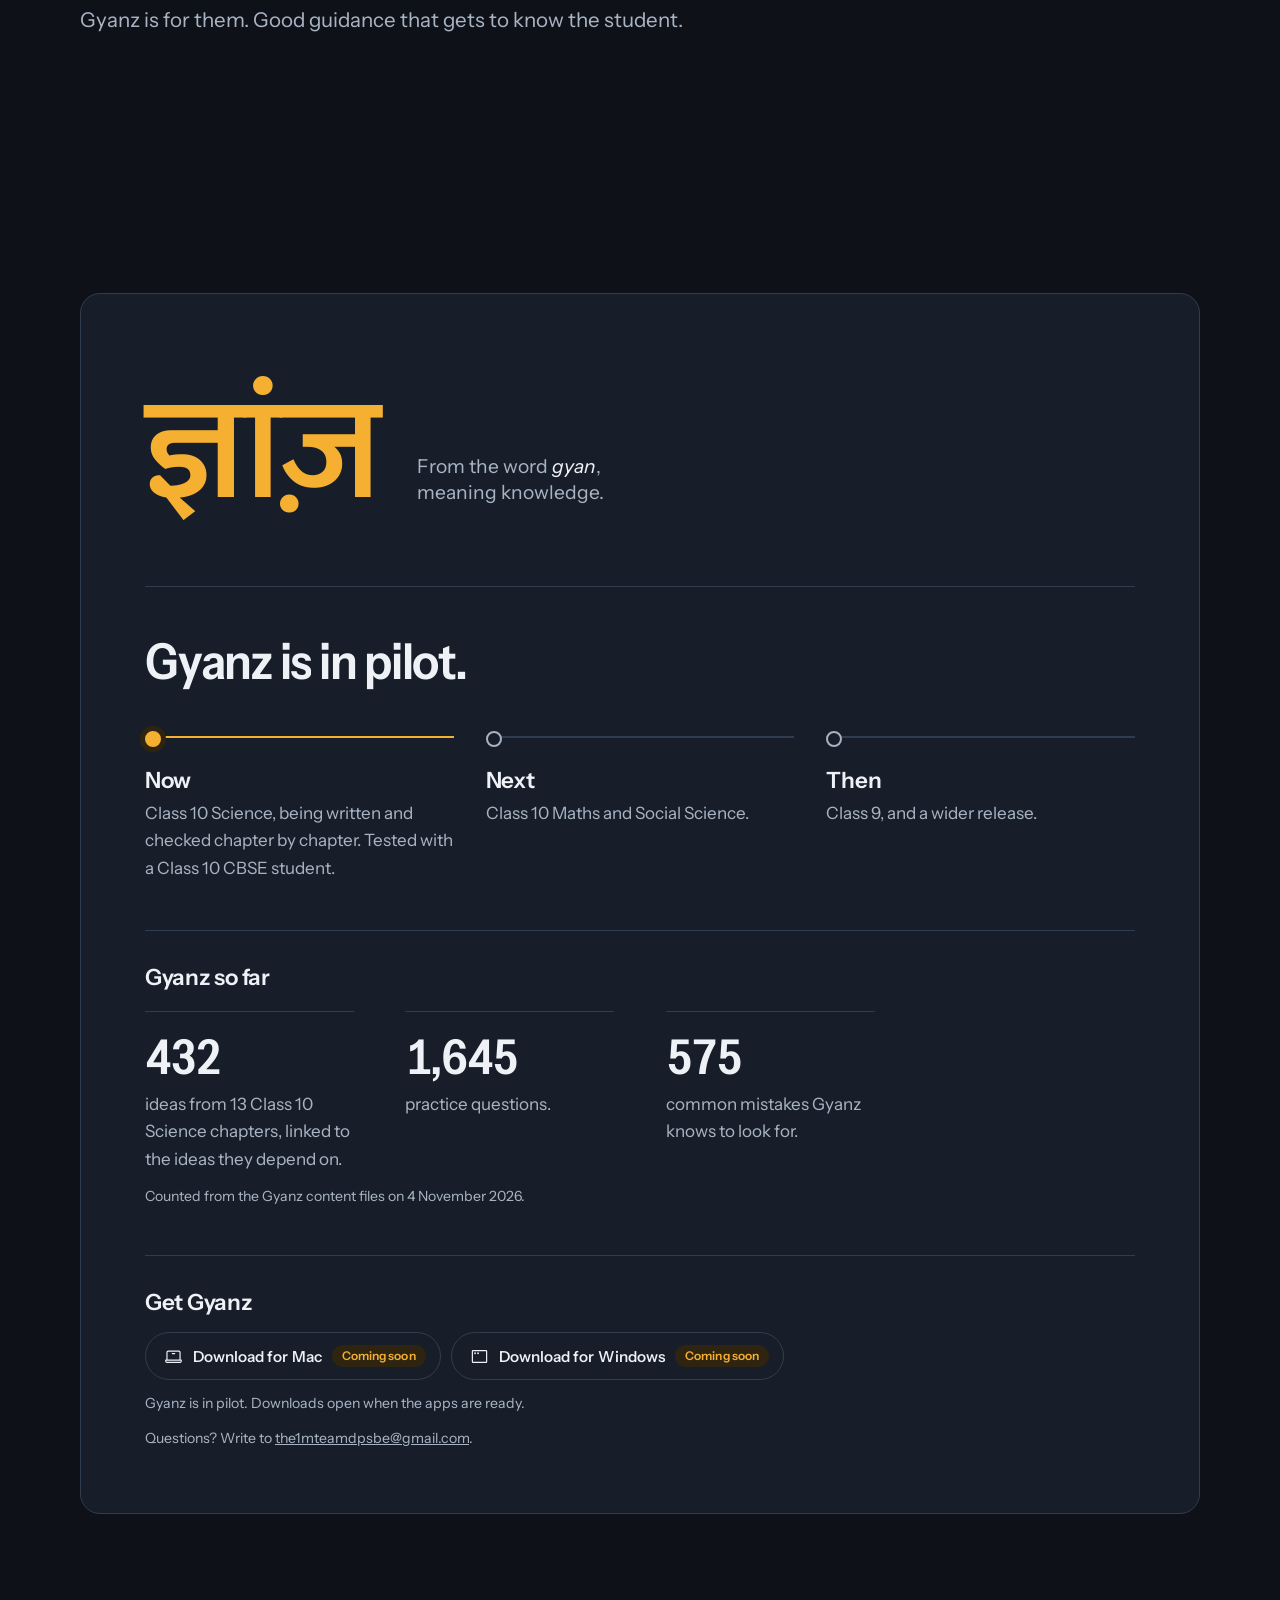
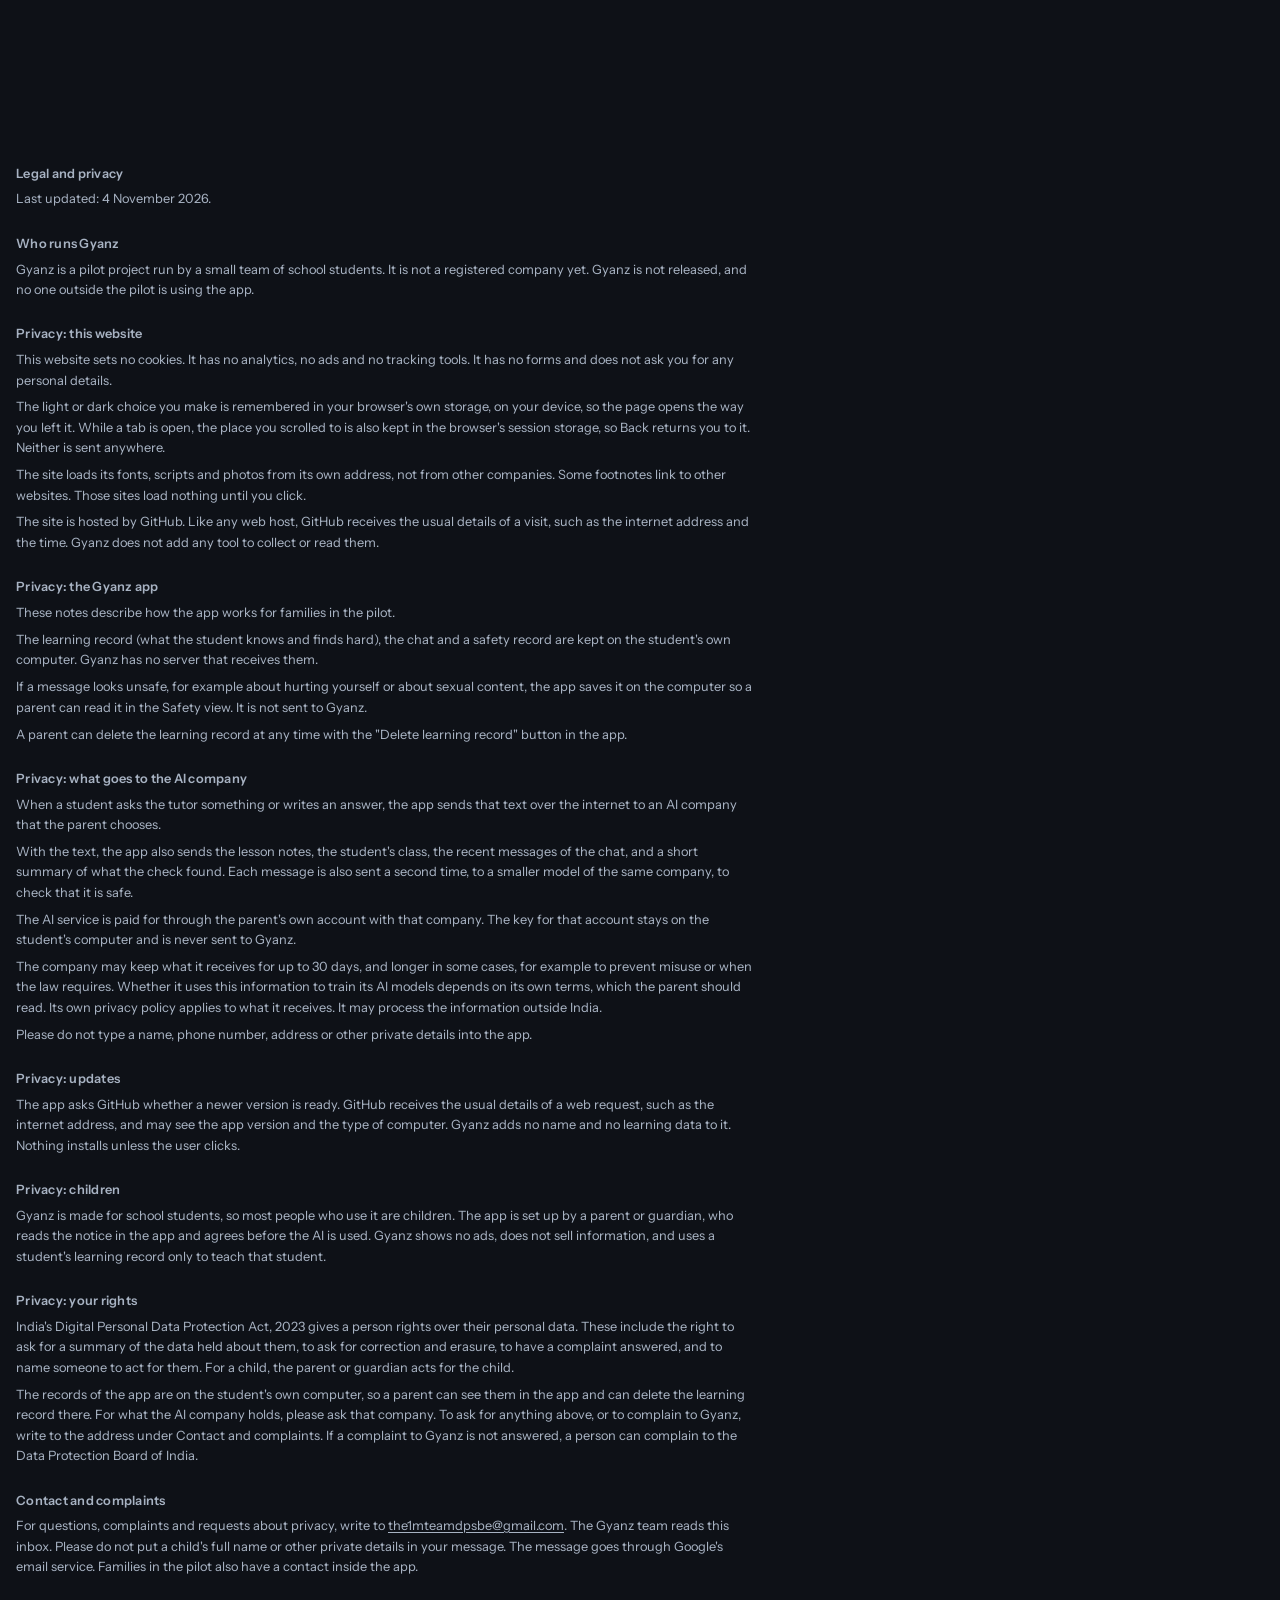
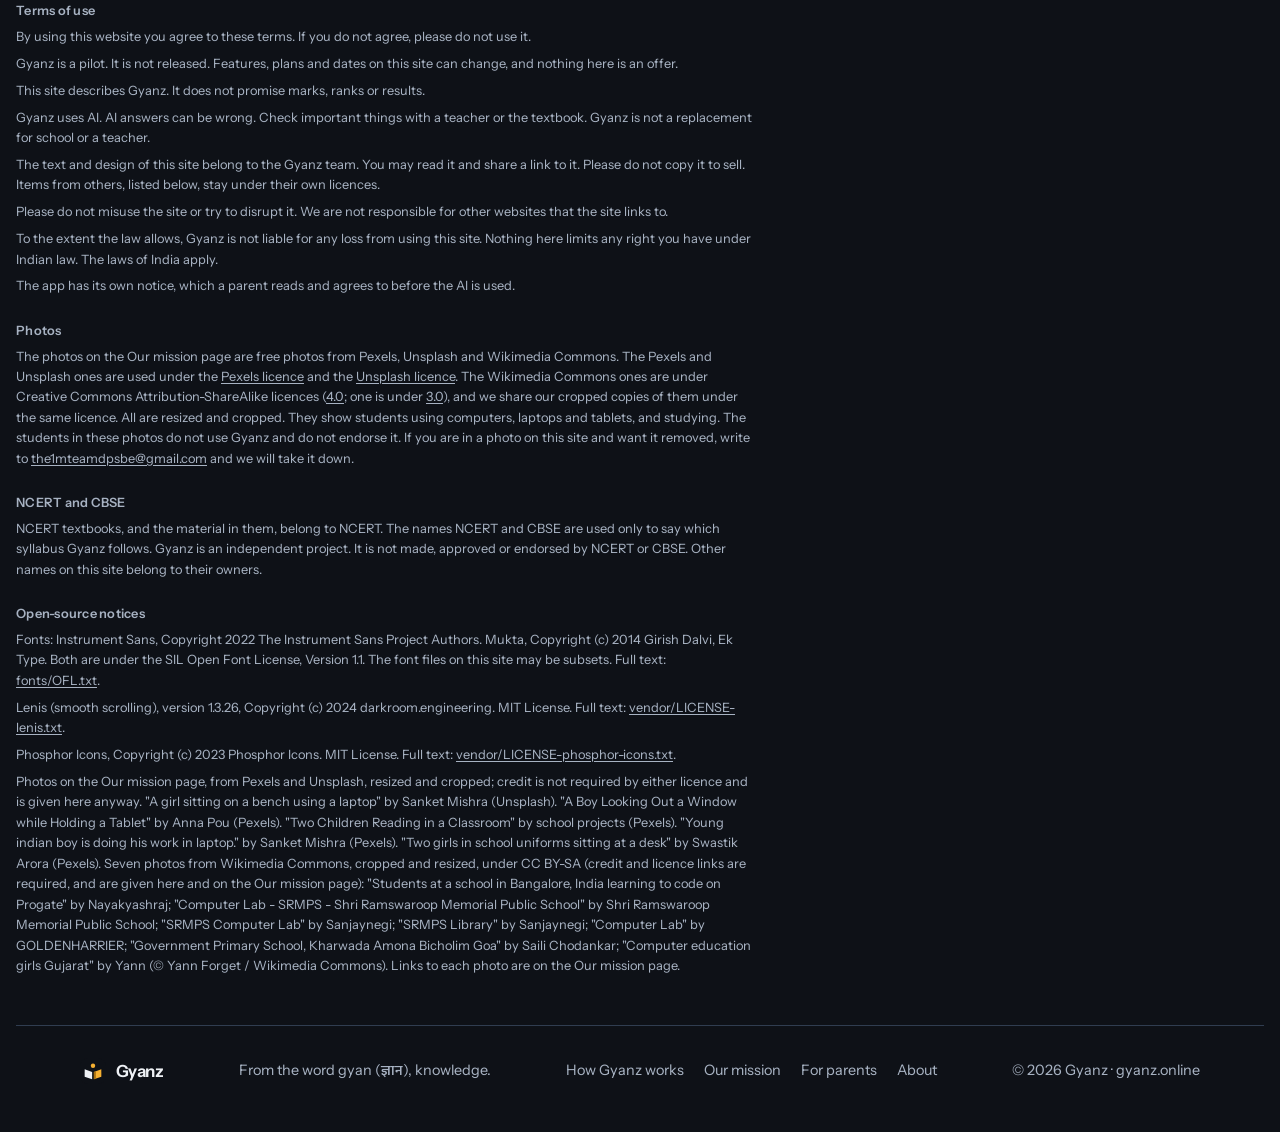
==== commit 928ff673: "Home: the scroll-down button is back; Mission: one larger photo with a sliding row; About: a team of" ====
--- a/about/index.html
+++ b/about/index.html
@@ -47,7 +47,7 @@
       <div class="prose">
         <span class="eyebrow">About</span>
         <h1 data-scrub>We had good teachers. Most students don't.</h1>
-        <p class="reveal">We are four Class 10 students at Delhi Public School Bangalore East.</p>
+        <p class="reveal">We are a team of&nbsp;Class 10 students at Delhi Public School Bangalore East.</p>
         <p class="reveal">Every day we see what a good teacher changes. When we get stuck, someone notices. When we fall behind, someone helps us catch up. We know how lucky that makes us.</p>
         <p class="reveal">Across India, millions of students sit in crowded classrooms where nobody has time to notice that they got lost months ago. One missed idea in an old class quietly turns into fear of a whole subject. Coaching costs more than many families can pay, and at home there is often nobody who can explain the next step. These students are not less capable than us. They just never got the help we did.</p>
         <p class="reveal">That felt wrong to us. So we decided to build the tutor we were lucky to have, and give it to every student who needs one.</p>
@@ -81,12 +81,11 @@
         <div class="sofar">
           <h3>Gyanz so far</h3>
           <div class="stats" data-stagger>
-            <div class="stat reveal"><span class="num" data-count="329">329</span><p>ideas from 10 Class 10 Science chapters, linked to the ideas they depend on.</p></div>
-            <div class="stat reveal"><span class="num" data-count="367">367</span><p>practice questions.</p></div>
-            <div class="stat reveal"><span class="num" data-count="139">139</span><p>common mistakes Gyanz knows to look for.</p></div>
-            <div class="stat reveal"><span class="num" data-count="4">4</span><p>students building it.</p></div>
+            <div class="stat reveal"><span class="num" data-count="432">432</span><p>ideas from 13 Class 10 Science chapters, linked to the ideas they depend on.</p></div>
+            <div class="stat reveal"><span class="num" data-count="1645">1,645</span><p>practice questions.</p></div>
+            <div class="stat reveal"><span class="num" data-count="575">575</span><p>common mistakes Gyanz knows to look for.</p></div>
           </div>
-          <p class="dl-note">Counted from the Gyanz content files on 30 October 2026.</p>
+          <p class="dl-note">Counted from the Gyanz content files on 4 November 2026.</p>
         </div>
         <div class="get"><h3>Get Gyanz</h3>
           <div class="dl" role="group" aria-label="Downloads"><button type="button" disabled aria-describedby="dl-note-about"><svg class="icon" aria-hidden="true" focusable="false" viewBox="0 0 256 256" fill="currentColor"><path d="M232,168h-8V72a24,24,0,0,0-24-24H56A24,24,0,0,0,32,72v96H24a8,8,0,0,0-8,8v16a24,24,0,0,0,24,24H216a24,24,0,0,0,24-24V176A8,8,0,0,0,232,168ZM48,72a8,8,0,0,1,8-8H200a8,8,0,0,1,8,8v96H48ZM224,192a8,8,0,0,1-8,8H40a8,8,0,0,1-8-8v-8H224ZM152,88a8,8,0,0,1-8,8H112a8,8,0,0,1,0-16h32A8,8,0,0,1,152,88Z"/></svg><span>Download for Mac</span><em class="chip">Coming soon</em></button><button type="button" disabled aria-describedby="dl-note-about"><svg class="icon" aria-hidden="true" focusable="false" viewBox="0 0 256 256" fill="currentColor"><path d="M216,40H40A16,16,0,0,0,24,56V200a16,16,0,0,0,16,16H216a16,16,0,0,0,16-16V56A16,16,0,0,0,216,40Zm0,160H40V56H216V200ZM80,84A12,12,0,1,1,68,72,12,12,0,0,1,80,84Zm40,0a12,12,0,1,1-12-12A12,12,0,0,1,120,84Z"/></svg><span>Download for Windows</span><em class="chip">Coming soon</em></button></div>
--- a/site.css
+++ b/site.css
@@ -173,13 +173,17 @@
 .dl-note { margin-top: 12px; font-size: 0.88rem; color: var(--muted); }
 
 /* Hero */
-.hero { position: relative; padding-block: clamp(2rem, 5vw, 6rem) clamp(3.5rem, 8vw, 7rem); }
+.hero { position: relative; padding-block: clamp(2rem, 5vw, 6rem) clamp(5.75rem, 8vw, 7rem); }
 .hero::before { content: ""; position: absolute; z-index: -1; right: 0; top: 0; width: min(780px, 100%); aspect-ratio: 1; background: radial-gradient(closest-side, var(--glow), transparent); pointer-events: none; }
 .hero .wrap { display: grid; grid-template-columns: minmax(0, 1.1fr) minmax(0, 0.9fr); gap: clamp(2rem, 6vw, 5rem); align-items: center; }
 .hero h1 { font-size: clamp(2.6rem, 6.2vw, 4.9rem); max-width: 12ch; line-height: 1.08; }
 .hero h1 em { font-style: italic; font-stretch: 100%; color: var(--accent-text); padding-right: 0.06em; }
 .hero .lead { margin-top: 1.5rem; max-width: 44ch; }
 .hero .btn { margin-top: 2rem; }
+/* The scroll cue: a round 44px link at the foot of the hero that goes to the first section. Same look in both themes; the move itself is Lenis's anchor handling (a plain jump under reduced motion). */
+.scroll-cue { position: absolute; left: 50%; bottom: 28px; width: 44px; height: 44px; margin-left: -22px; display: grid; place-items: center; border-radius: 50%; border: 1px solid var(--line); background: var(--surface); color: var(--fg); text-decoration: none; }
+.scroll-cue svg { width: 20px; height: 20px; transform: rotate(90deg); }
+@media (prefers-reduced-motion: no-preference) { .scroll-cue { transition: transform 0.15s ease; } .scroll-cue:active { transform: scale(0.94); } }
 
 /* The worked example: one chain of ideas, used in the hero and in the story */
 .trace {
@@ -548,3 +552,13 @@
 .m-photos { padding-block: 0 clamp(2.5rem, 6vw, 4rem); }
 .m-photos .m-rail { margin-top: 0; }
 .m-photos .dl-note { margin-top: 1rem; }
+
+/* Our mission photos, 5 Nov 2026: one larger photo on the left, the rest in the sliding row beside it (stacked on a phone). */
+.m-gal { display: grid; grid-template-columns: minmax(0, 5fr) minmax(0, 7fr); gap: clamp(1rem, 3vw, 2rem); align-items: center; }
+.m-feature { margin: 0; border-radius: var(--radius); background: var(--surface); border: 1px solid var(--line); }
+.m-feature .frame { aspect-ratio: 5 / 4; }
+.m-feature figcaption { font-size: 0.88rem; }
+.m-side { min-width: 0; display: flex; flex-direction: column; gap: 1rem; align-items: stretch; }
+.m-side .gnav { justify-content: flex-end; }
+.m-side .m-rail { margin-top: 0; }
+@media (max-width: 860px) { .m-gal { grid-template-columns: minmax(0, 1fr); } .m-feature .frame { aspect-ratio: 4 / 3; } }
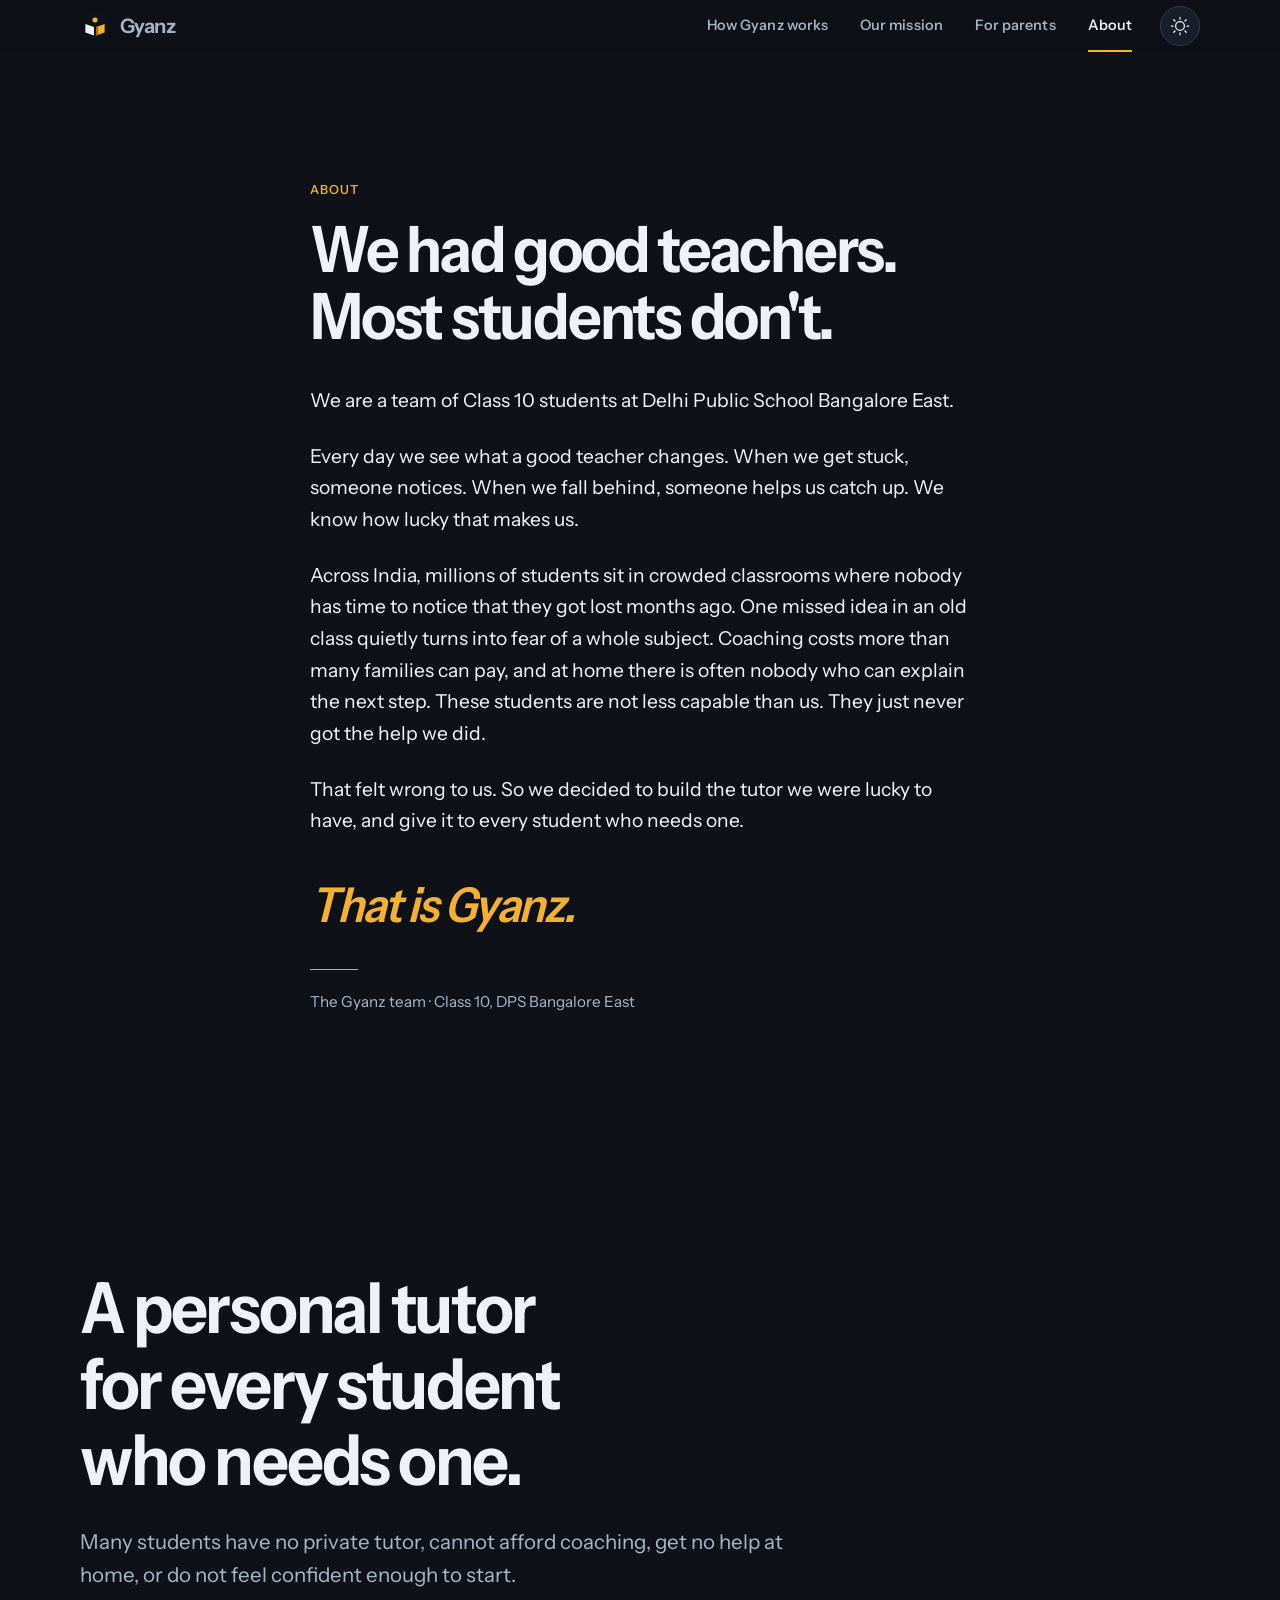
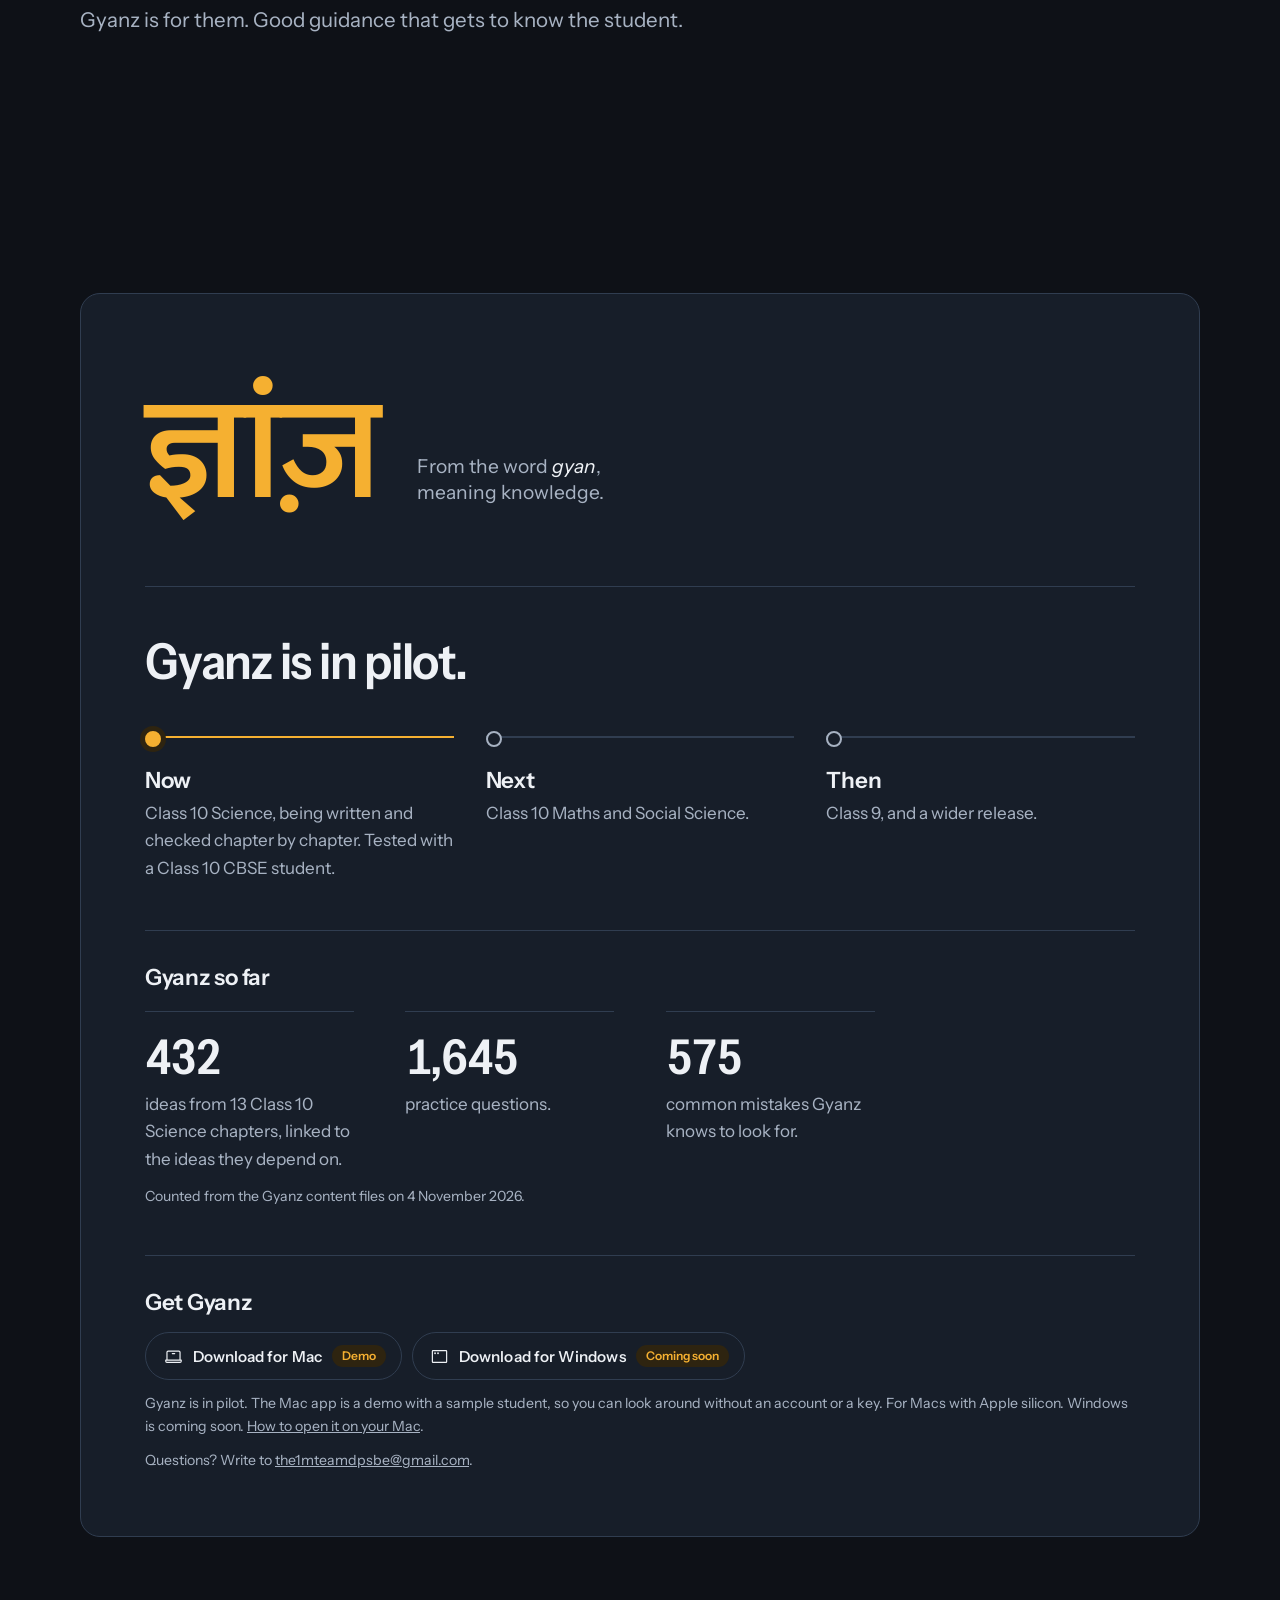
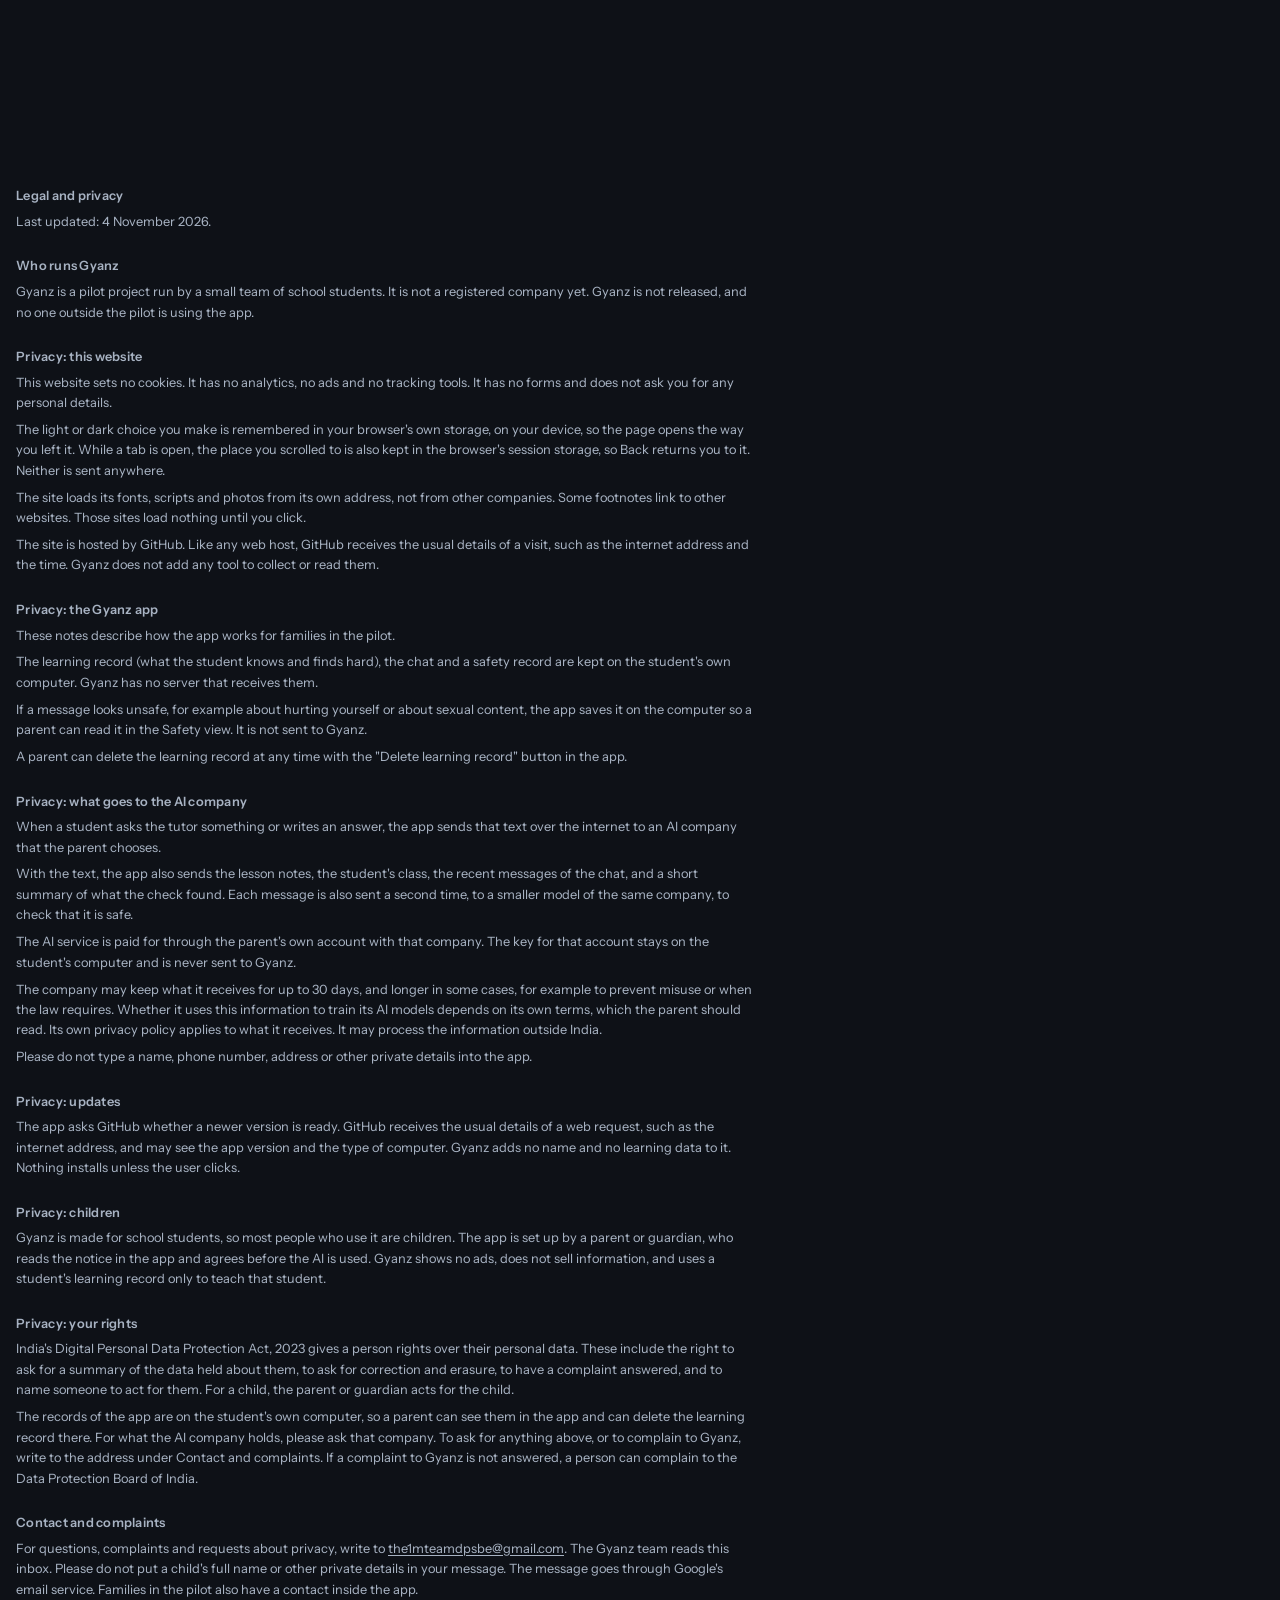
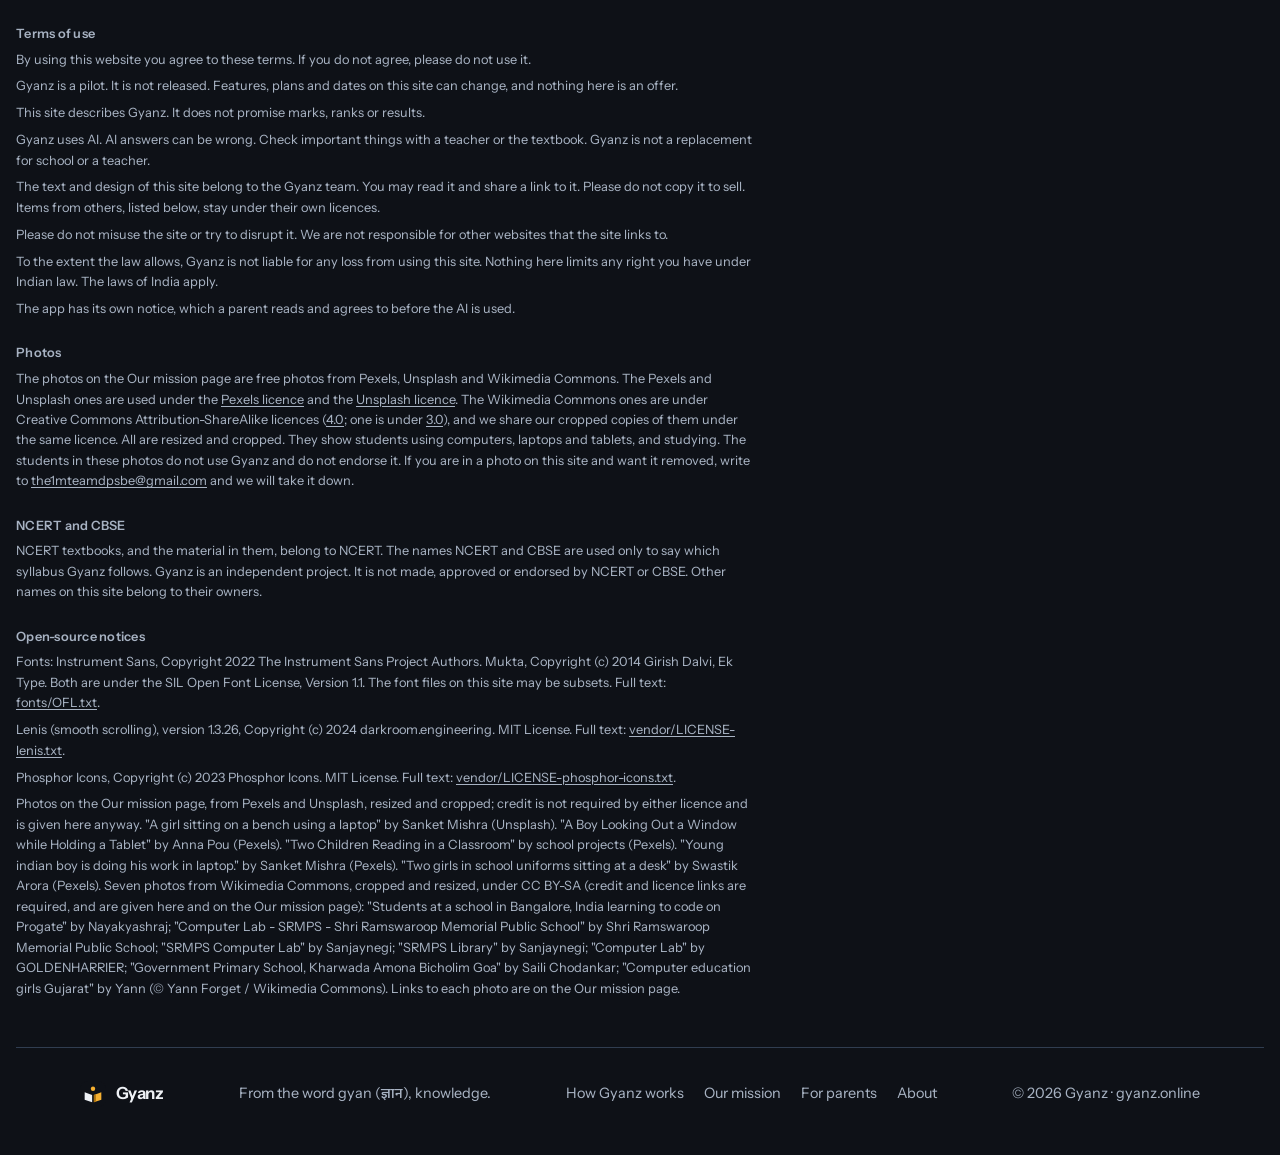
==== commit 771276cf: "Home and About: Download for Mac is live as a demo (Apple silicon, sample student, no account or key" ====
--- a/about/index.html
+++ b/about/index.html
@@ -88,8 +88,8 @@
           <p class="dl-note">Counted from the Gyanz content files on 4 November 2026.</p>
         </div>
         <div class="get"><h3>Get Gyanz</h3>
-          <div class="dl" role="group" aria-label="Downloads"><button type="button" disabled aria-describedby="dl-note-about"><svg class="icon" aria-hidden="true" focusable="false" viewBox="0 0 256 256" fill="currentColor"><path d="M232,168h-8V72a24,24,0,0,0-24-24H56A24,24,0,0,0,32,72v96H24a8,8,0,0,0-8,8v16a24,24,0,0,0,24,24H216a24,24,0,0,0,24-24V176A8,8,0,0,0,232,168ZM48,72a8,8,0,0,1,8-8H200a8,8,0,0,1,8,8v96H48ZM224,192a8,8,0,0,1-8,8H40a8,8,0,0,1-8-8v-8H224ZM152,88a8,8,0,0,1-8,8H112a8,8,0,0,1,0-16h32A8,8,0,0,1,152,88Z"/></svg><span>Download for Mac</span><em class="chip">Coming soon</em></button><button type="button" disabled aria-describedby="dl-note-about"><svg class="icon" aria-hidden="true" focusable="false" viewBox="0 0 256 256" fill="currentColor"><path d="M216,40H40A16,16,0,0,0,24,56V200a16,16,0,0,0,16,16H216a16,16,0,0,0,16-16V56A16,16,0,0,0,216,40Zm0,160H40V56H216V200ZM80,84A12,12,0,1,1,68,72,12,12,0,0,1,80,84Zm40,0a12,12,0,1,1-12-12A12,12,0,0,1,120,84Z"/></svg><span>Download for Windows</span><em class="chip">Coming soon</em></button></div>
-        <p class="dl-note" id="dl-note-about">Gyanz is in pilot. Downloads open when the apps are ready.</p>
+          <div class="dl" role="group" aria-label="Downloads"><a class="dl-link" href="https://github.com/shauryavatwani/gyanz-website/releases/download/mac-demo-v1.0.1/Gyanz-Demo_1.0.1_aarch64.dmg" download aria-describedby="dl-note-about"><svg class="icon" aria-hidden="true" focusable="false" viewBox="0 0 256 256" fill="currentColor"><path d="M232,168h-8V72a24,24,0,0,0-24-24H56A24,24,0,0,0,32,72v96H24a8,8,0,0,0-8,8v16a24,24,0,0,0,24,24H216a24,24,0,0,0,24-24V176A8,8,0,0,0,232,168ZM48,72a8,8,0,0,1,8-8H200a8,8,0,0,1,8,8v96H48ZM224,192a8,8,0,0,1-8,8H40a8,8,0,0,1-8-8v-8H224ZM152,88a8,8,0,0,1-8,8H112a8,8,0,0,1,0-16h32A8,8,0,0,1,152,88Z"/></svg><span>Download for Mac</span><em class="chip">Demo</em></a><button type="button" disabled aria-describedby="dl-note-about"><svg class="icon" aria-hidden="true" focusable="false" viewBox="0 0 256 256" fill="currentColor"><path d="M216,40H40A16,16,0,0,0,24,56V200a16,16,0,0,0,16,16H216a16,16,0,0,0,16-16V56A16,16,0,0,0,216,40Zm0,160H40V56H216V200ZM80,84A12,12,0,1,1,68,72,12,12,0,0,1,80,84Zm40,0a12,12,0,1,1-12-12A12,12,0,0,1,120,84Z"/></svg><span>Download for Windows</span><em class="chip">Coming soon</em></button></div>
+        <p class="dl-note" id="dl-note-about">Gyanz is in pilot. The Mac app is a demo with a sample student, so you can look around without an account or a key. For Macs with Apple silicon. Windows is coming soon. <a href="/parents/#mac-install">How to open it on your Mac</a>.</p>
         <p class="dl-note">Questions? Write to <a href="mailto:the1mteamdpsbe@gmail.com">the1mteamdpsbe@gmail.com</a>.</p>
         </div>
       </div>
--- a/site.css
+++ b/site.css
@@ -169,6 +169,9 @@
 /* Download buttons: shown, not available yet. Outline pill with full-contrast text; no hover, no press. */
 .dl { display: flex; flex-wrap: wrap; gap: 10px; }
 .dl button { display: inline-flex; align-items: center; gap: 10px; min-height: 48px; padding: 0.6rem 0.9rem 0.6rem 1.1rem; border-radius: 999px; background: var(--surface); border: 1px solid var(--line); color: var(--fg); -webkit-text-fill-color: var(--fg); opacity: 1; font: 560 0.95rem/1 var(--font); letter-spacing: 0.005em; cursor: not-allowed; }
+.dl a.dl-link { display: inline-flex; align-items: center; gap: 10px; min-height: 48px; padding: 0.6rem 0.9rem 0.6rem 1.1rem; border-radius: 999px; background: var(--surface); border: 1px solid var(--line); color: var(--fg); font: 560 0.95rem/1 var(--font); letter-spacing: 0.005em; text-decoration: none; cursor: pointer; transition: transform 200ms var(--ease); }
+.dl a.dl-link:hover { border-color: var(--accent); }
+.dl a.dl-link:active { transform: scale(0.97); }
 .dl .chip { font-style: normal; padding: 5px 10px; border-radius: 999px; background: var(--accent-tint); color: var(--accent-text); -webkit-text-fill-color: var(--accent-text); font-size: 0.75rem; font-weight: 600; line-height: 1; }
 .dl-note { margin-top: 12px; font-size: 0.88rem; color: var(--muted); }
 
@@ -449,7 +452,7 @@
   .rail { margin-inline: calc(var(--gutter-l) * -1) calc(var(--gutter-r) * -1); padding-inline: var(--gutter-l) var(--gutter-r); scroll-padding-inline: var(--gutter-l); }
   .gcard { flex-basis: 80%; min-height: 13rem; }
   .dl { flex-direction: column; }
-  .dl button { width: 100%; justify-content: space-between; }
+  .dl button, .dl a.dl-link { width: 100%; justify-content: space-between; }
   .sofar .stats { grid-template-columns: minmax(0, 1fr) minmax(0, 1fr); }
   .tl { grid-template-columns: minmax(0, 1fr); gap: 0; margin-top: 2.25rem; padding-left: 1.4rem; }
   .tl li { border-top: 0; border-left: 2px solid var(--line); padding: 0 0 1.75rem 1.6rem; }
@@ -562,3 +565,4 @@
 .m-side .gnav { justify-content: flex-end; }
 .m-side .m-rail { margin-top: 0; }
 @media (max-width: 860px) { .m-gal { grid-template-columns: minmax(0, 1fr); } .m-feature .frame { aspect-ratio: 4 / 3; } }
+.qa .a code { font-size: 0.85em; overflow-wrap: anywhere; word-break: break-all; }
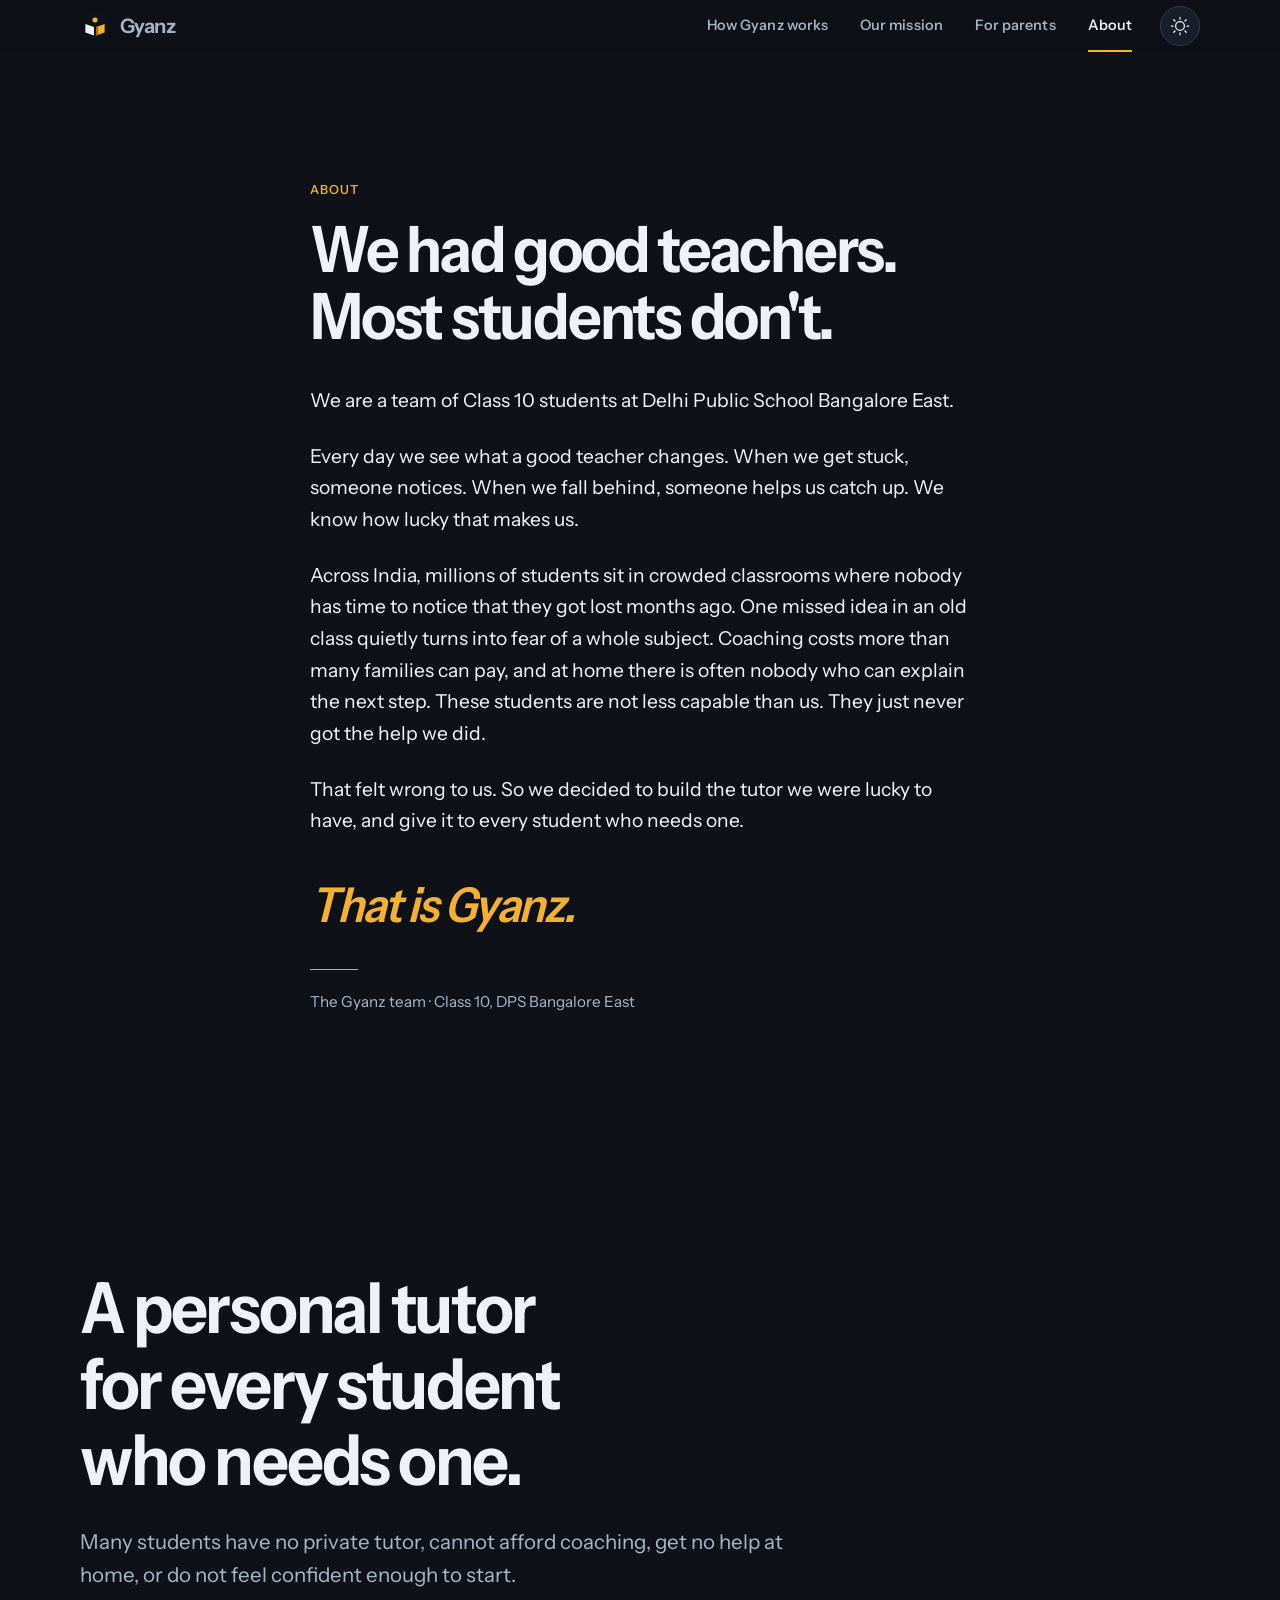
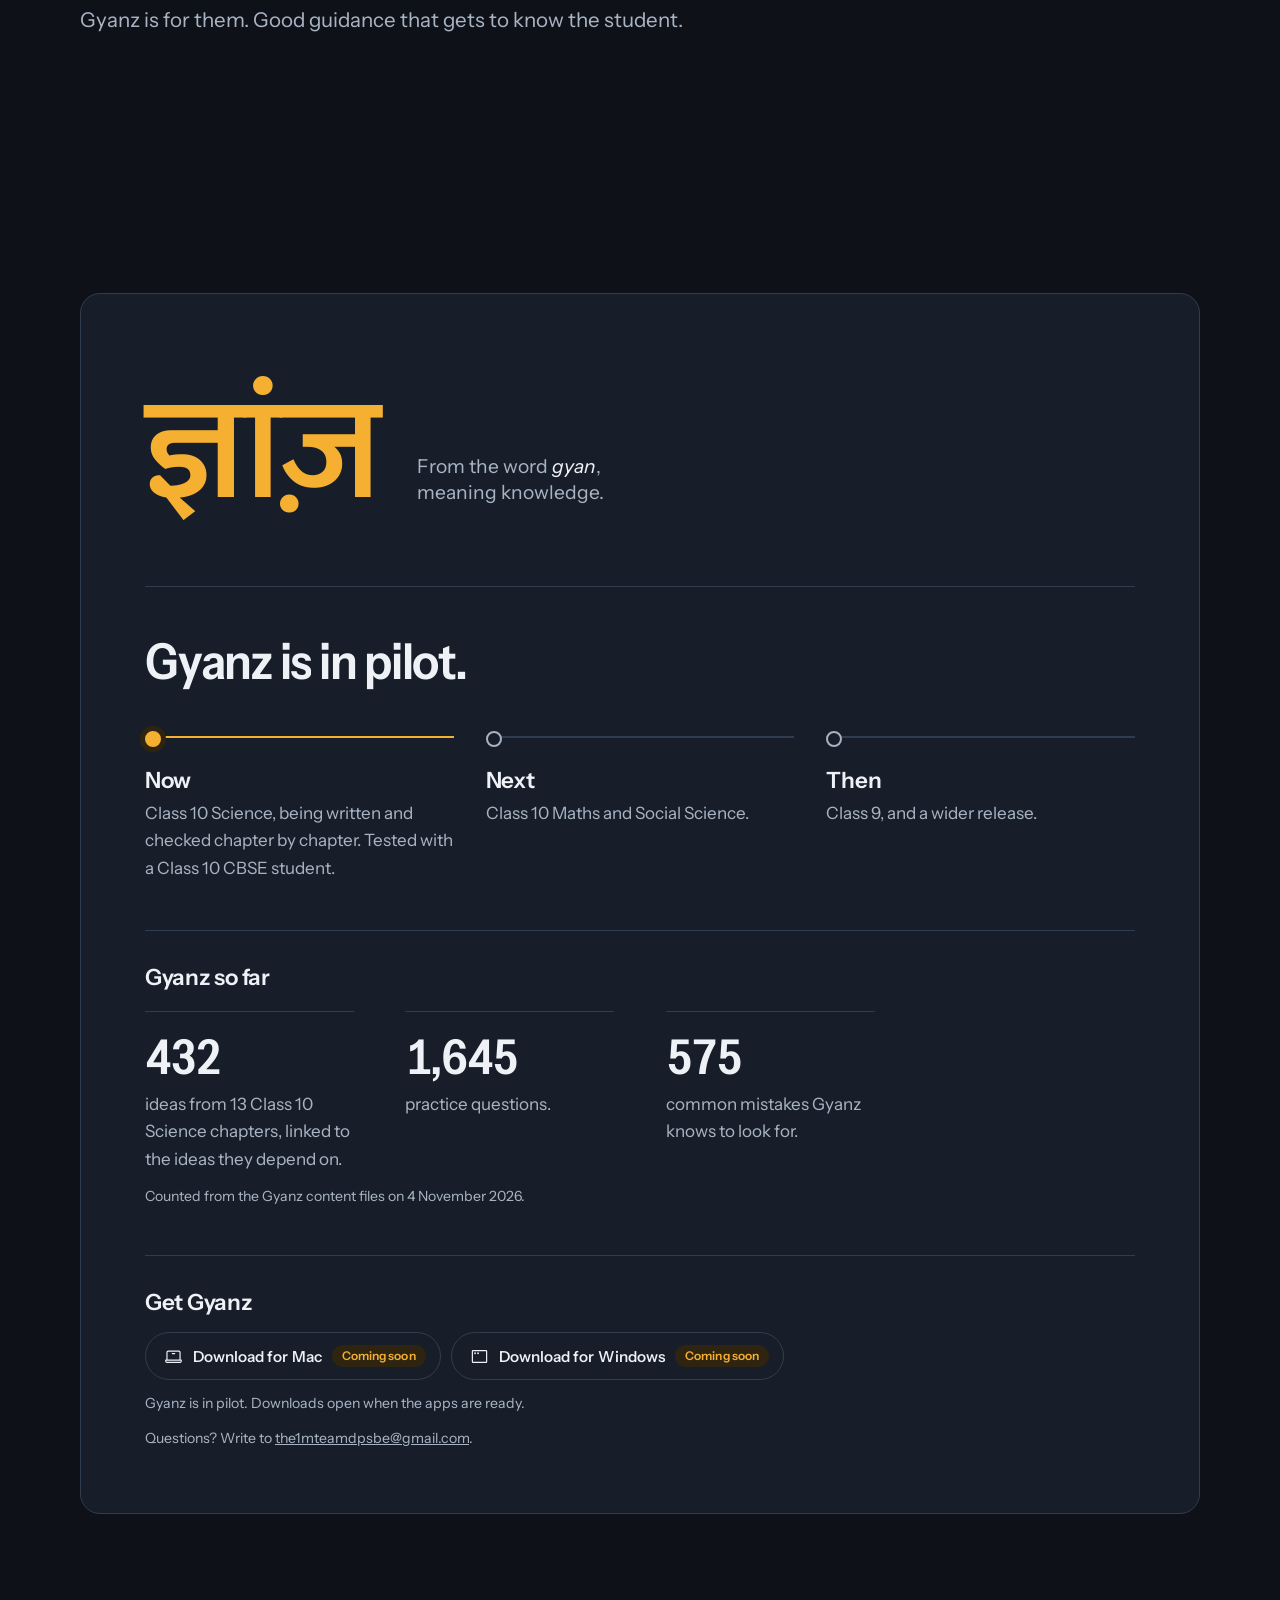
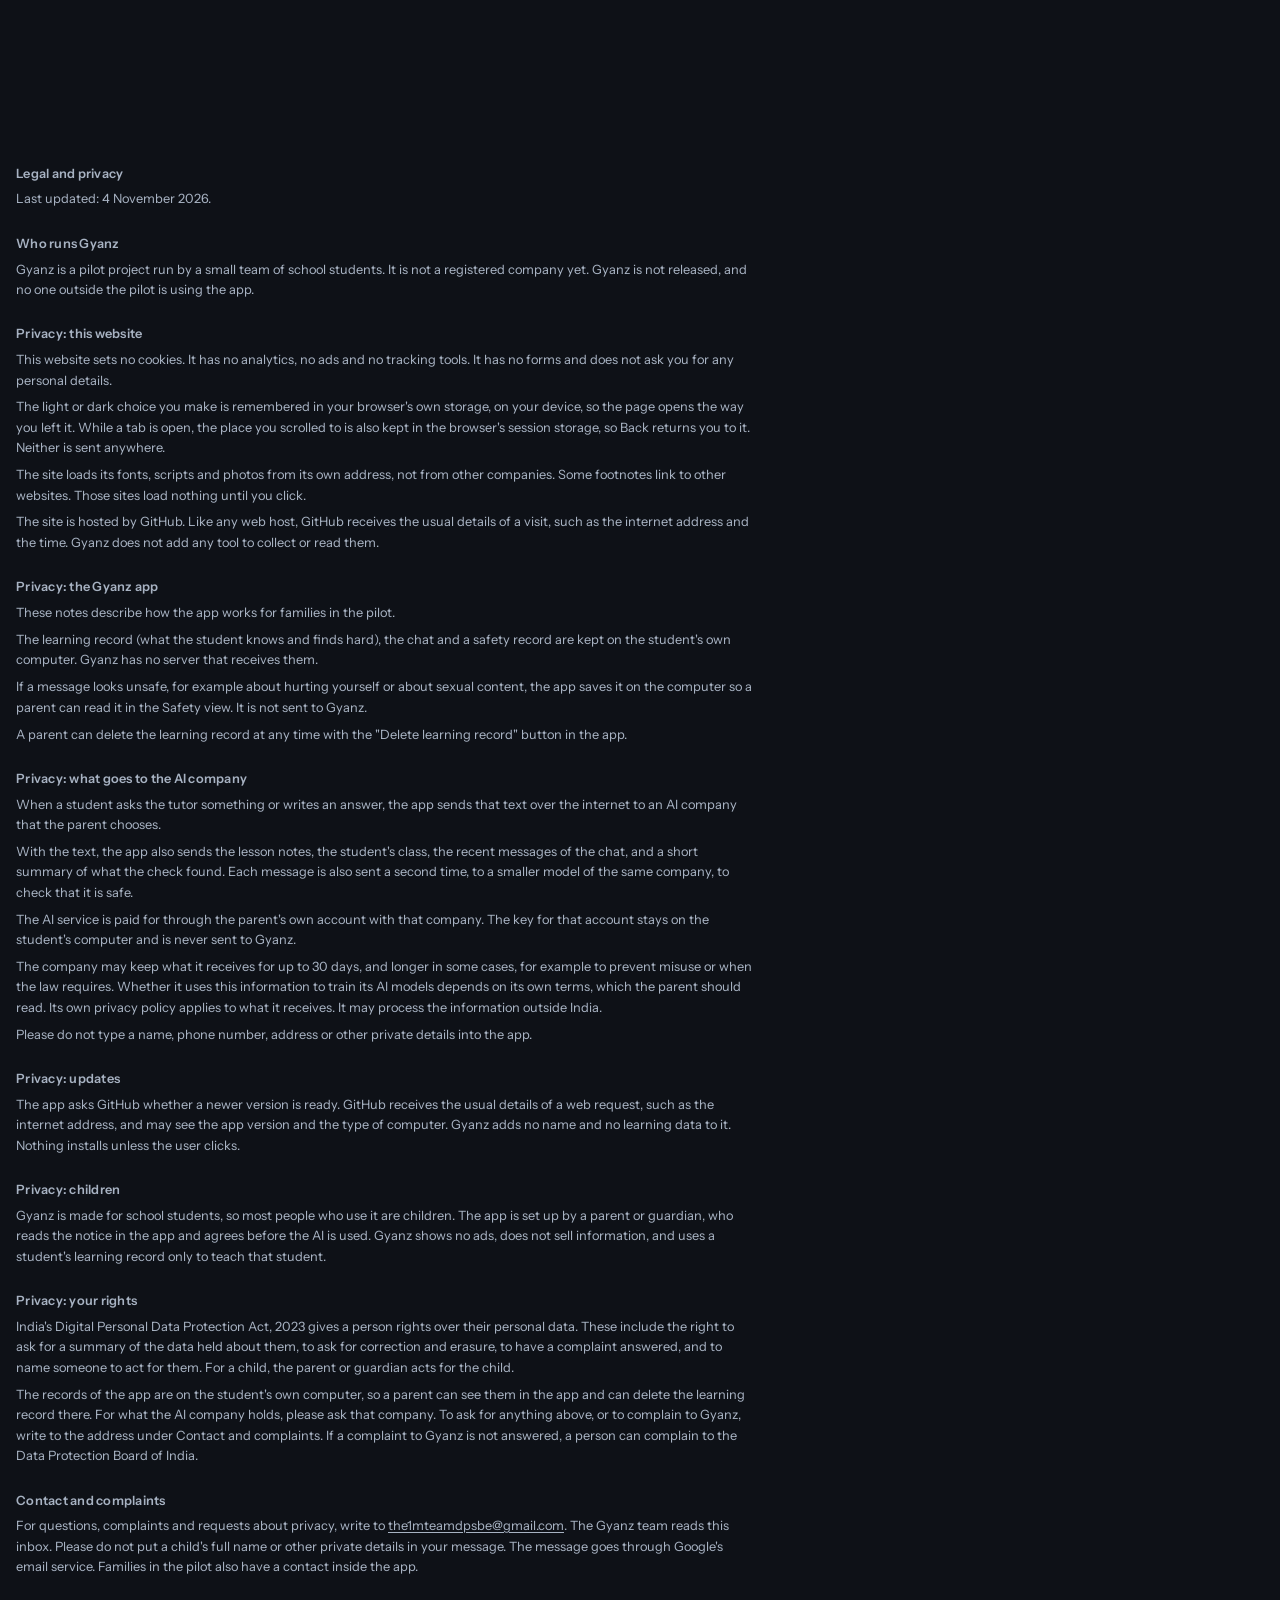
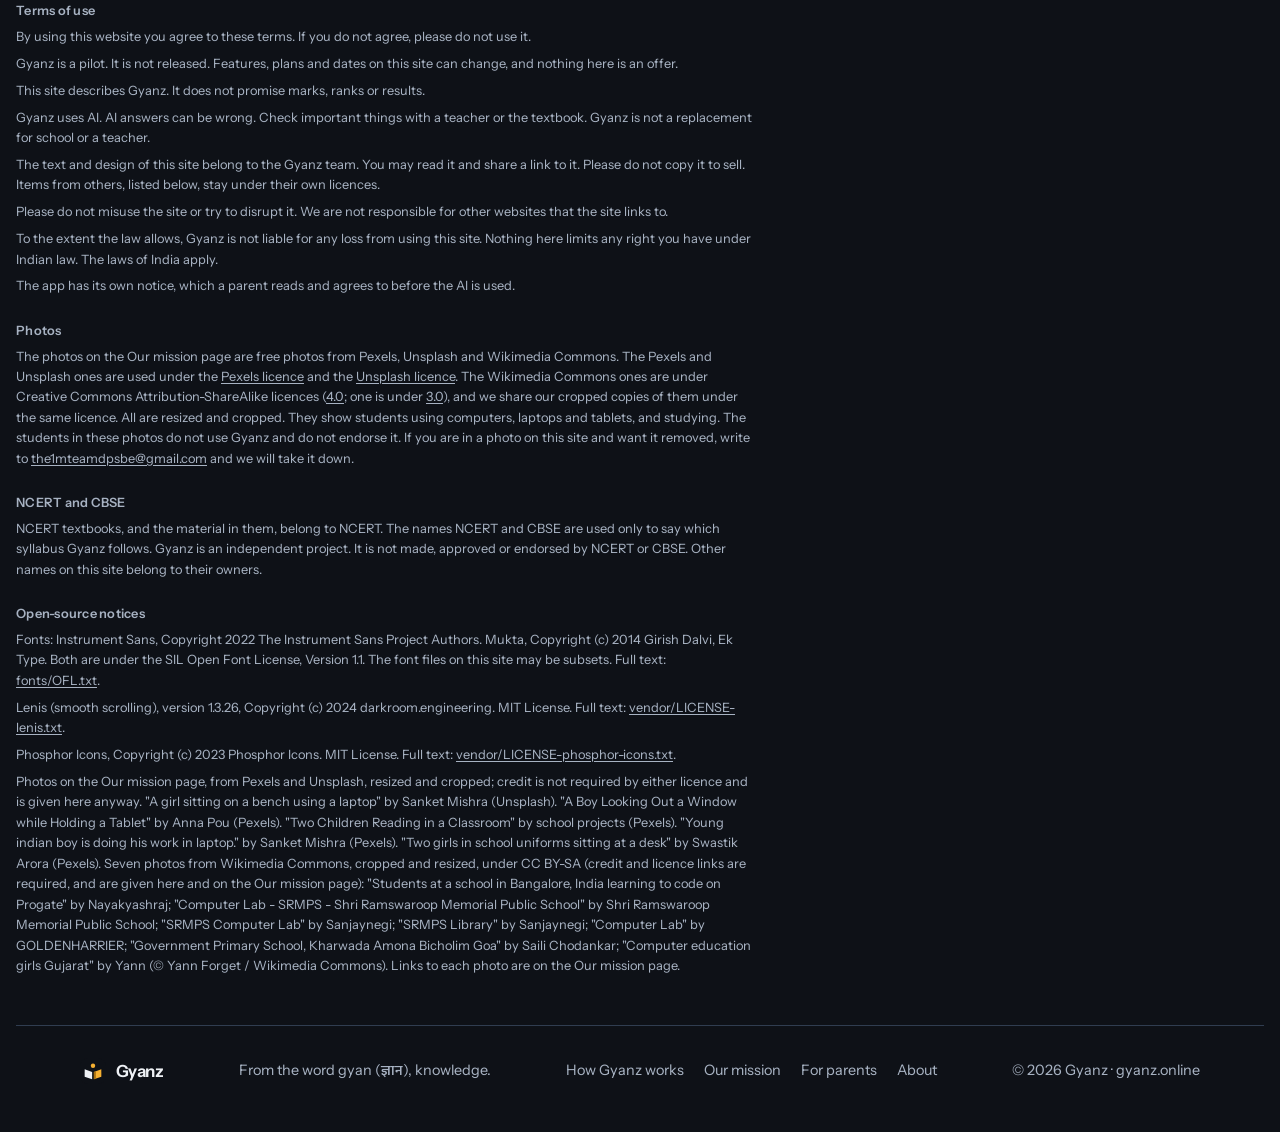
==== commit 3623580a: "Home, About and For parents: both download buttons are back to Coming soon (Mac demo link taken down" ====
--- a/about/index.html
+++ b/about/index.html
@@ -88,8 +88,8 @@
           <p class="dl-note">Counted from the Gyanz content files on 4 November 2026.</p>
         </div>
         <div class="get"><h3>Get Gyanz</h3>
-          <div class="dl" role="group" aria-label="Downloads"><a class="dl-link" href="https://github.com/shauryavatwani/gyanz-website/releases/download/mac-demo-v1.0.1/Gyanz-Demo_1.0.1_aarch64.dmg" download aria-describedby="dl-note-about"><svg class="icon" aria-hidden="true" focusable="false" viewBox="0 0 256 256" fill="currentColor"><path d="M232,168h-8V72a24,24,0,0,0-24-24H56A24,24,0,0,0,32,72v96H24a8,8,0,0,0-8,8v16a24,24,0,0,0,24,24H216a24,24,0,0,0,24-24V176A8,8,0,0,0,232,168ZM48,72a8,8,0,0,1,8-8H200a8,8,0,0,1,8,8v96H48ZM224,192a8,8,0,0,1-8,8H40a8,8,0,0,1-8-8v-8H224ZM152,88a8,8,0,0,1-8,8H112a8,8,0,0,1,0-16h32A8,8,0,0,1,152,88Z"/></svg><span>Download for Mac</span><em class="chip">Demo</em></a><button type="button" disabled aria-describedby="dl-note-about"><svg class="icon" aria-hidden="true" focusable="false" viewBox="0 0 256 256" fill="currentColor"><path d="M216,40H40A16,16,0,0,0,24,56V200a16,16,0,0,0,16,16H216a16,16,0,0,0,16-16V56A16,16,0,0,0,216,40Zm0,160H40V56H216V200ZM80,84A12,12,0,1,1,68,72,12,12,0,0,1,80,84Zm40,0a12,12,0,1,1-12-12A12,12,0,0,1,120,84Z"/></svg><span>Download for Windows</span><em class="chip">Coming soon</em></button></div>
-        <p class="dl-note" id="dl-note-about">Gyanz is in pilot. The Mac app is a demo with a sample student, so you can look around without an account or a key. For Macs with Apple silicon. Windows is coming soon. <a href="/parents/#mac-install">How to open it on your Mac</a>.</p>
+          <div class="dl" role="group" aria-label="Downloads"><button type="button" disabled aria-describedby="dl-note-about"><svg class="icon" aria-hidden="true" focusable="false" viewBox="0 0 256 256" fill="currentColor"><path d="M232,168h-8V72a24,24,0,0,0-24-24H56A24,24,0,0,0,32,72v96H24a8,8,0,0,0-8,8v16a24,24,0,0,0,24,24H216a24,24,0,0,0,24-24V176A8,8,0,0,0,232,168ZM48,72a8,8,0,0,1,8-8H200a8,8,0,0,1,8,8v96H48ZM224,192a8,8,0,0,1-8,8H40a8,8,0,0,1-8-8v-8H224ZM152,88a8,8,0,0,1-8,8H112a8,8,0,0,1,0-16h32A8,8,0,0,1,152,88Z"/></svg><span>Download for Mac</span><em class="chip">Coming soon</em></button><button type="button" disabled aria-describedby="dl-note-about"><svg class="icon" aria-hidden="true" focusable="false" viewBox="0 0 256 256" fill="currentColor"><path d="M216,40H40A16,16,0,0,0,24,56V200a16,16,0,0,0,16,16H216a16,16,0,0,0,16-16V56A16,16,0,0,0,216,40Zm0,160H40V56H216V200ZM80,84A12,12,0,1,1,68,72,12,12,0,0,1,80,84Zm40,0a12,12,0,1,1-12-12A12,12,0,0,1,120,84Z"/></svg><span>Download for Windows</span><em class="chip">Coming soon</em></button></div>
+        <p class="dl-note" id="dl-note-about">Gyanz is in pilot. Downloads open when the apps are ready.</p>
         <p class="dl-note">Questions? Write to <a href="mailto:the1mteamdpsbe@gmail.com">the1mteamdpsbe@gmail.com</a>.</p>
         </div>
       </div>
--- a/site.css
+++ b/site.css
@@ -169,9 +169,6 @@
 /* Download buttons: shown, not available yet. Outline pill with full-contrast text; no hover, no press. */
 .dl { display: flex; flex-wrap: wrap; gap: 10px; }
 .dl button { display: inline-flex; align-items: center; gap: 10px; min-height: 48px; padding: 0.6rem 0.9rem 0.6rem 1.1rem; border-radius: 999px; background: var(--surface); border: 1px solid var(--line); color: var(--fg); -webkit-text-fill-color: var(--fg); opacity: 1; font: 560 0.95rem/1 var(--font); letter-spacing: 0.005em; cursor: not-allowed; }
-.dl a.dl-link { display: inline-flex; align-items: center; gap: 10px; min-height: 48px; padding: 0.6rem 0.9rem 0.6rem 1.1rem; border-radius: 999px; background: var(--surface); border: 1px solid var(--line); color: var(--fg); font: 560 0.95rem/1 var(--font); letter-spacing: 0.005em; text-decoration: none; cursor: pointer; transition: transform 200ms var(--ease); }
-.dl a.dl-link:hover { border-color: var(--accent); }
-.dl a.dl-link:active { transform: scale(0.97); }
 .dl .chip { font-style: normal; padding: 5px 10px; border-radius: 999px; background: var(--accent-tint); color: var(--accent-text); -webkit-text-fill-color: var(--accent-text); font-size: 0.75rem; font-weight: 600; line-height: 1; }
 .dl-note { margin-top: 12px; font-size: 0.88rem; color: var(--muted); }
 
@@ -452,7 +449,7 @@
   .rail { margin-inline: calc(var(--gutter-l) * -1) calc(var(--gutter-r) * -1); padding-inline: var(--gutter-l) var(--gutter-r); scroll-padding-inline: var(--gutter-l); }
   .gcard { flex-basis: 80%; min-height: 13rem; }
   .dl { flex-direction: column; }
-  .dl button, .dl a.dl-link { width: 100%; justify-content: space-between; }
+  .dl button { width: 100%; justify-content: space-between; }
   .sofar .stats { grid-template-columns: minmax(0, 1fr) minmax(0, 1fr); }
   .tl { grid-template-columns: minmax(0, 1fr); gap: 0; margin-top: 2.25rem; padding-left: 1.4rem; }
   .tl li { border-top: 0; border-left: 2px solid var(--line); padding: 0 0 1.75rem 1.6rem; }
@@ -565,4 +562,3 @@
 .m-side .gnav { justify-content: flex-end; }
 .m-side .m-rail { margin-top: 0; }
 @media (max-width: 860px) { .m-gal { grid-template-columns: minmax(0, 1fr); } .m-feature .frame { aspect-ratio: 4 / 3; } }
-.qa .a code { font-size: 0.85em; overflow-wrap: anywhere; word-break: break-all; }
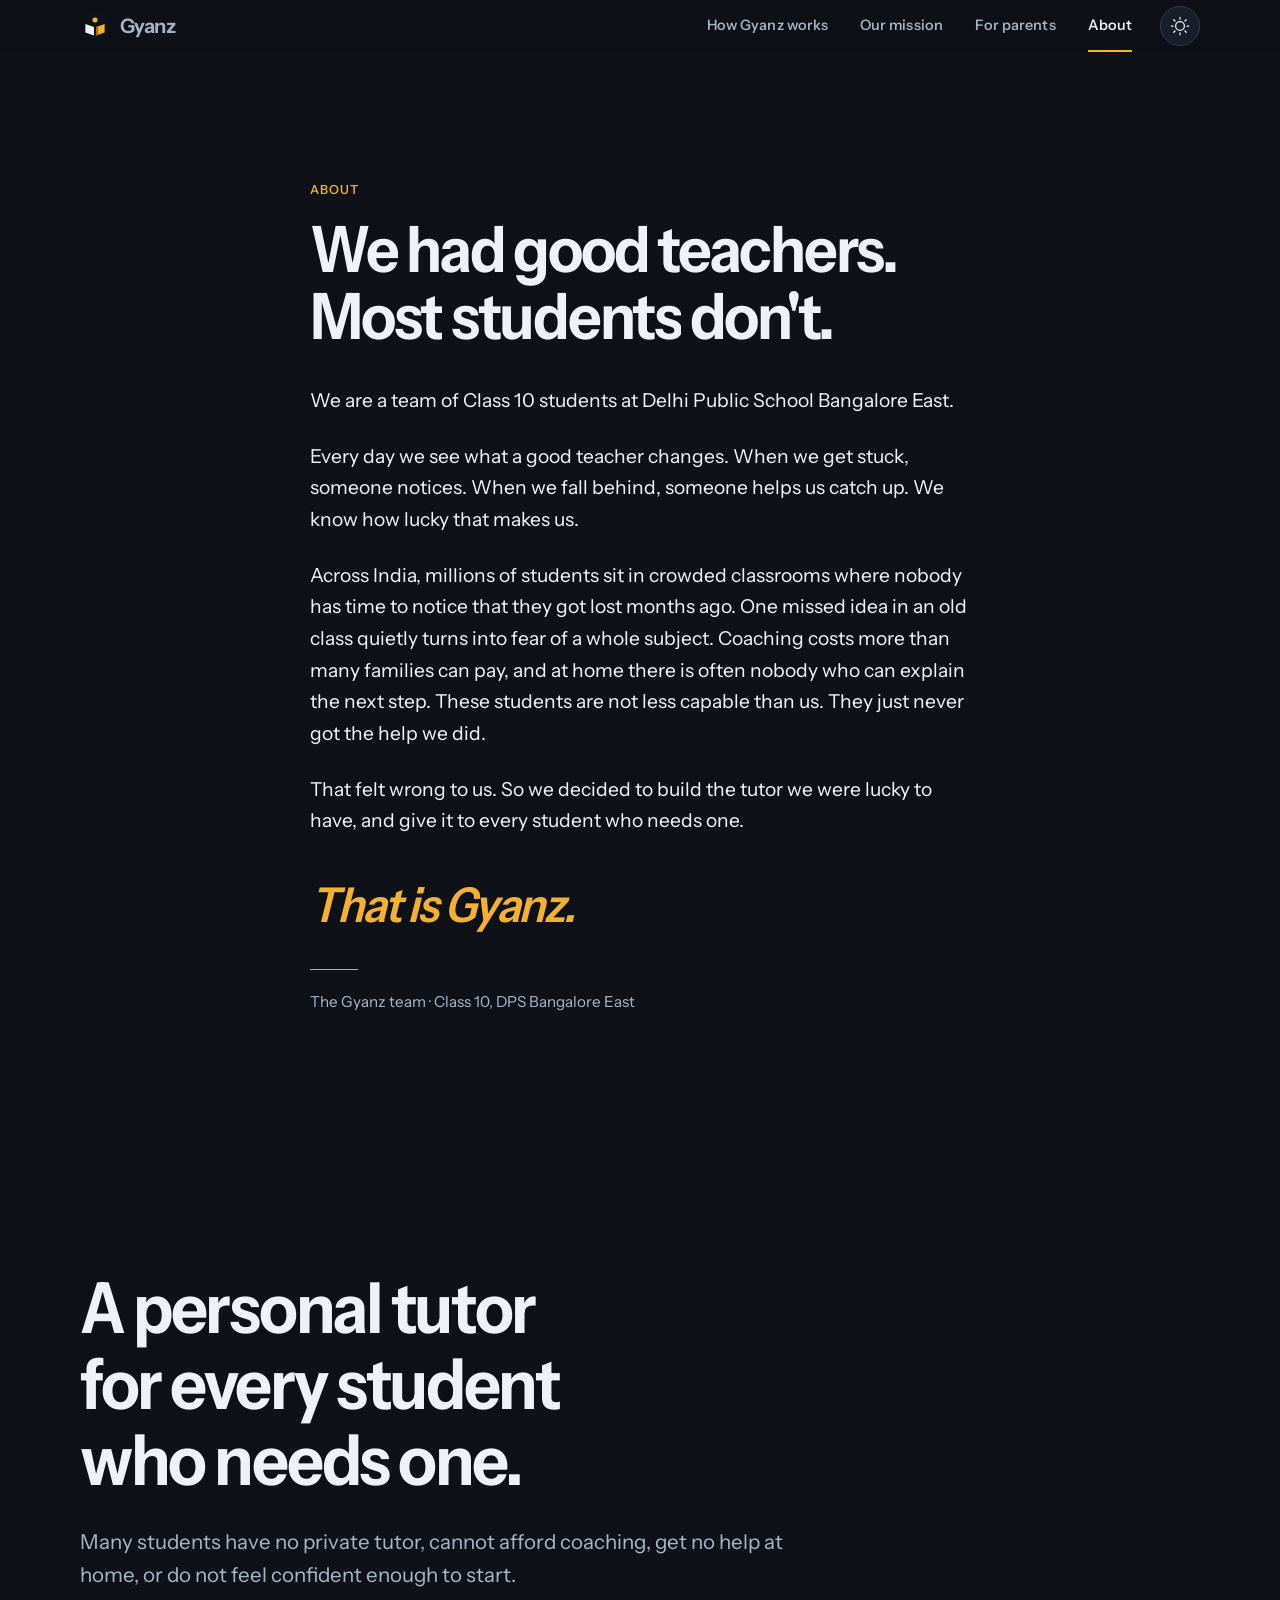
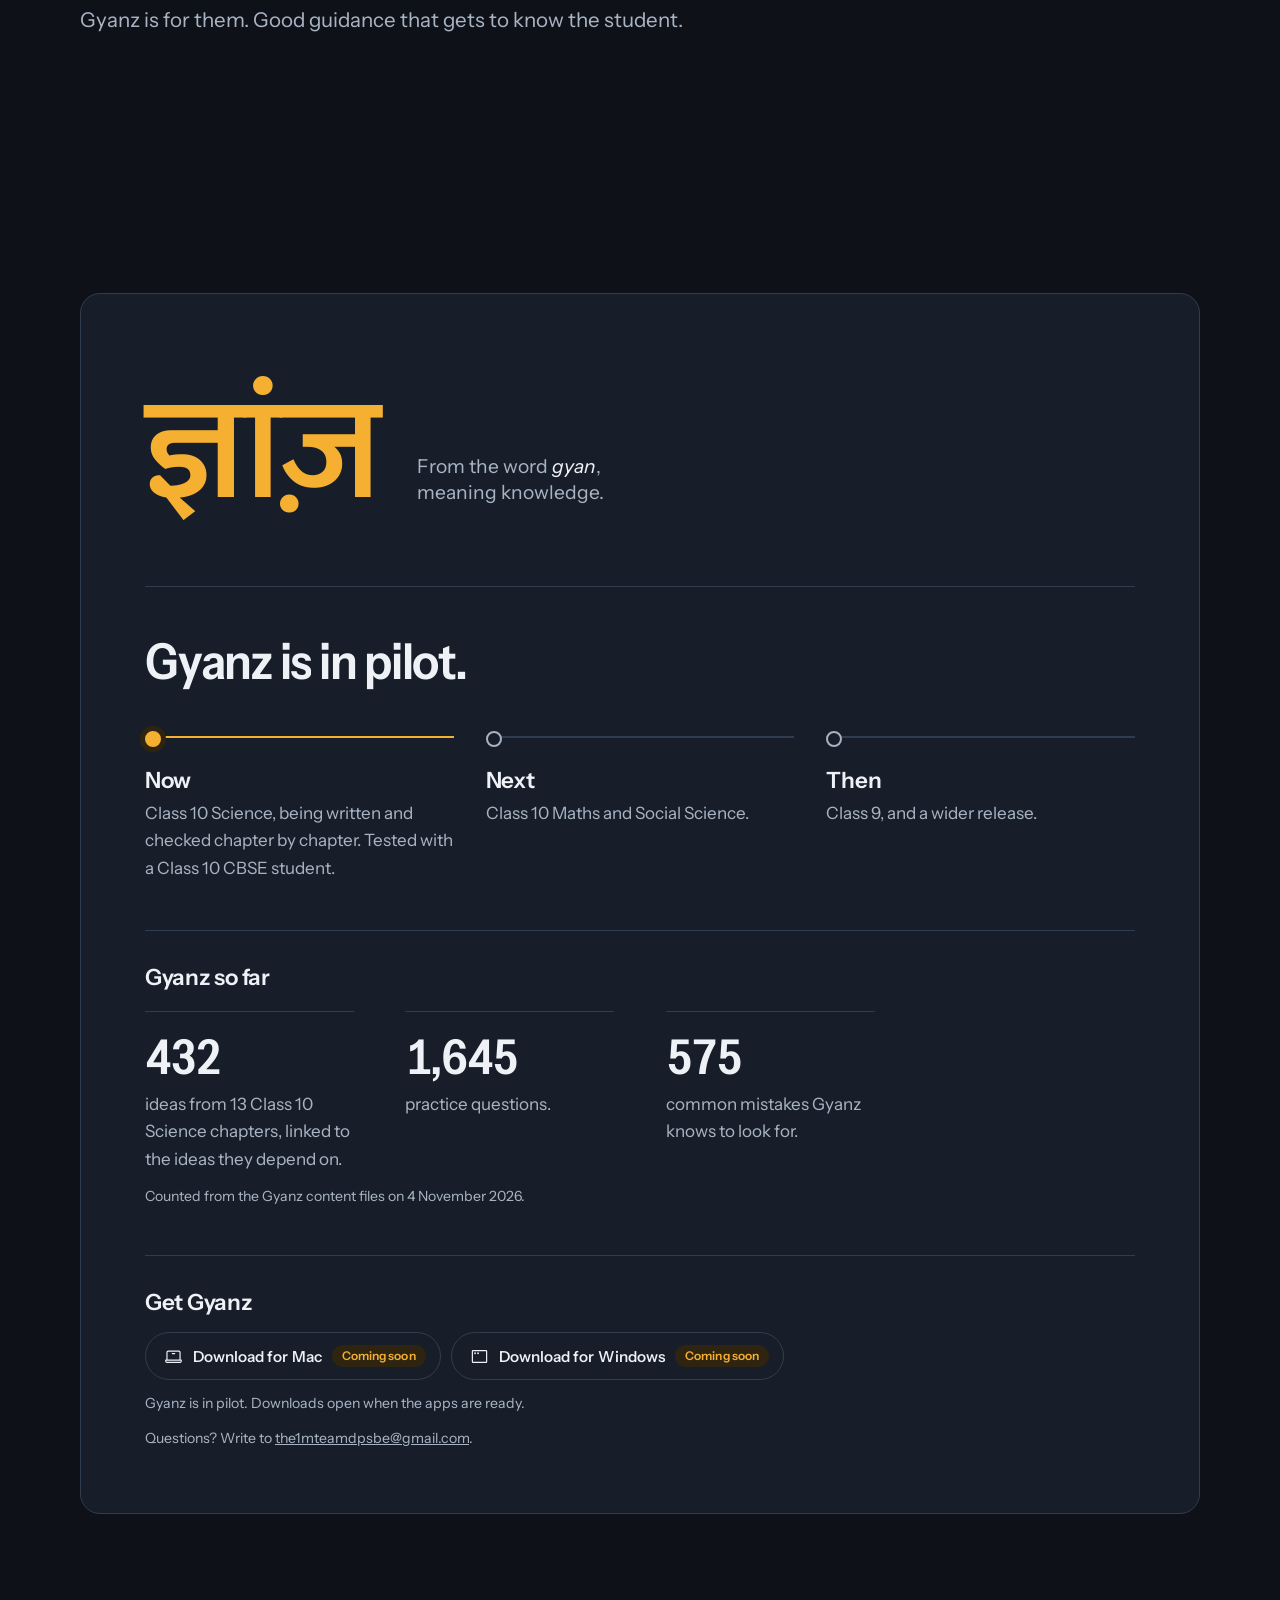
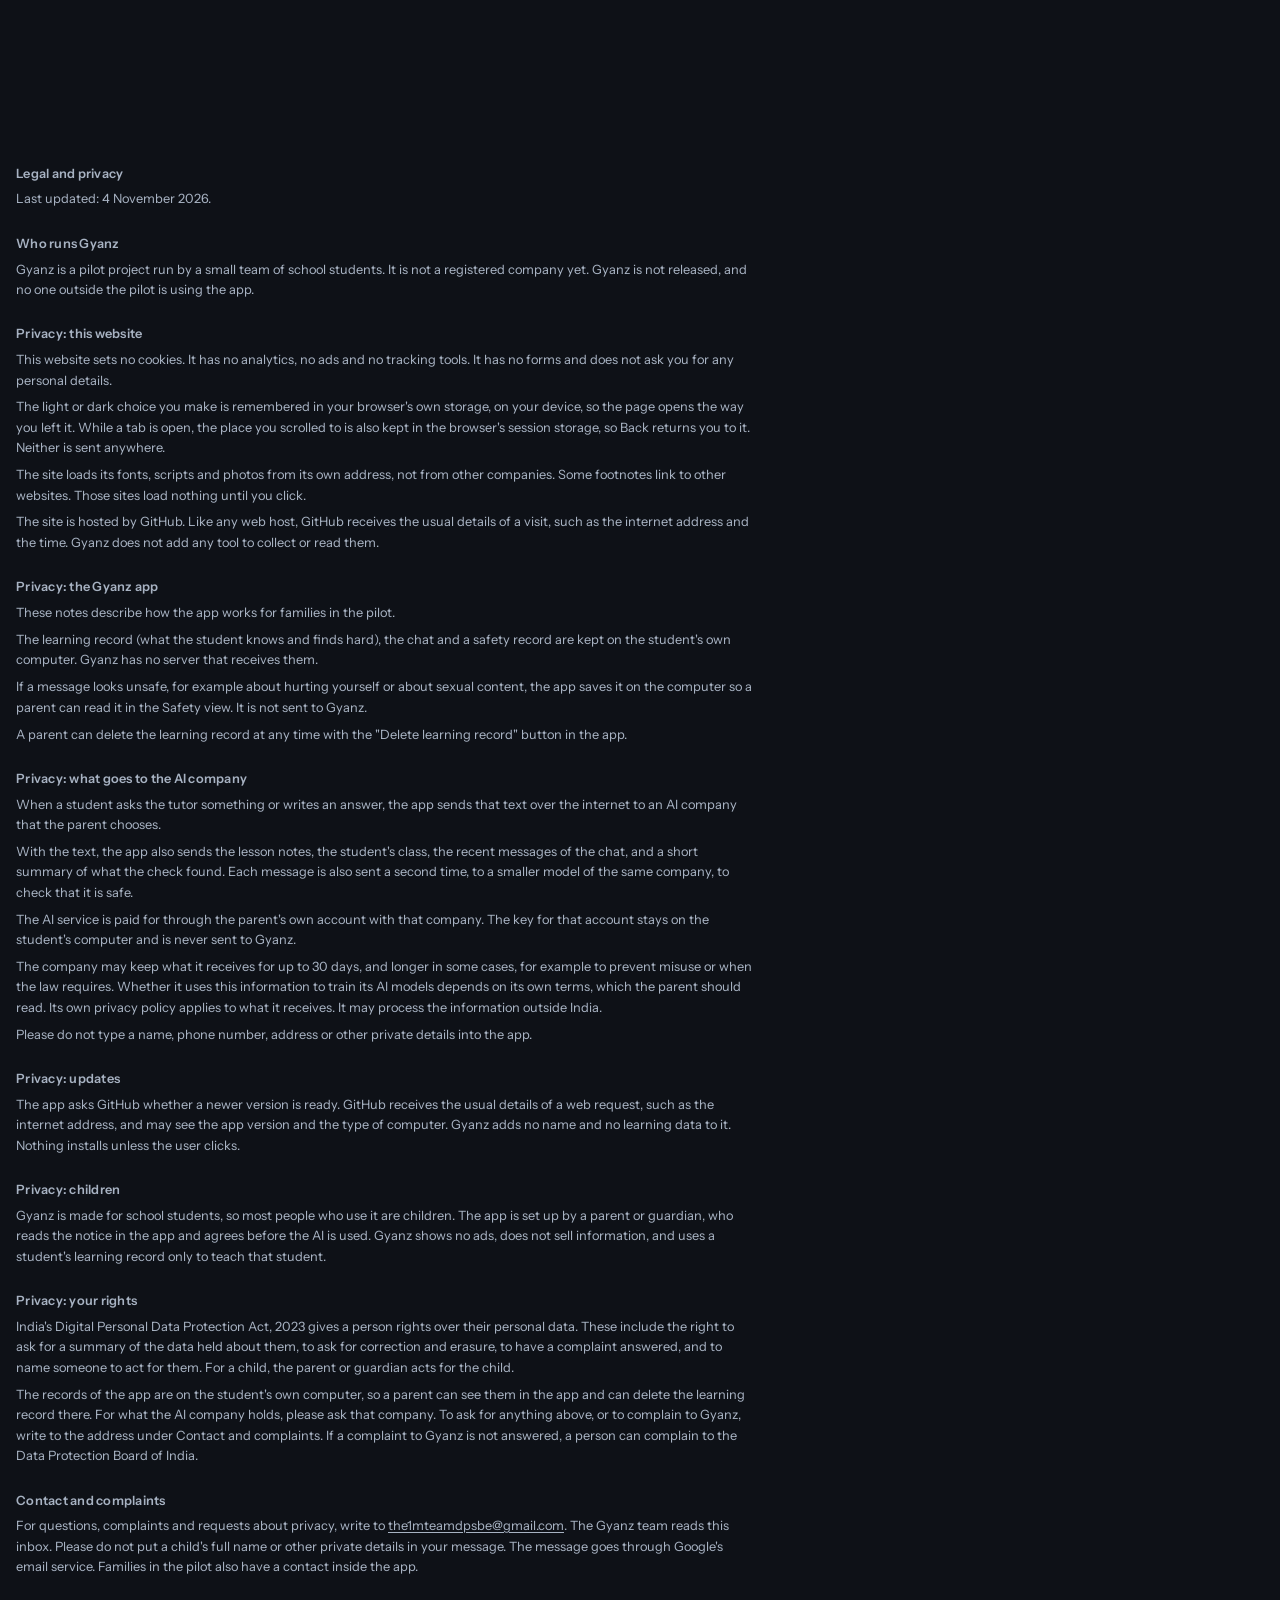
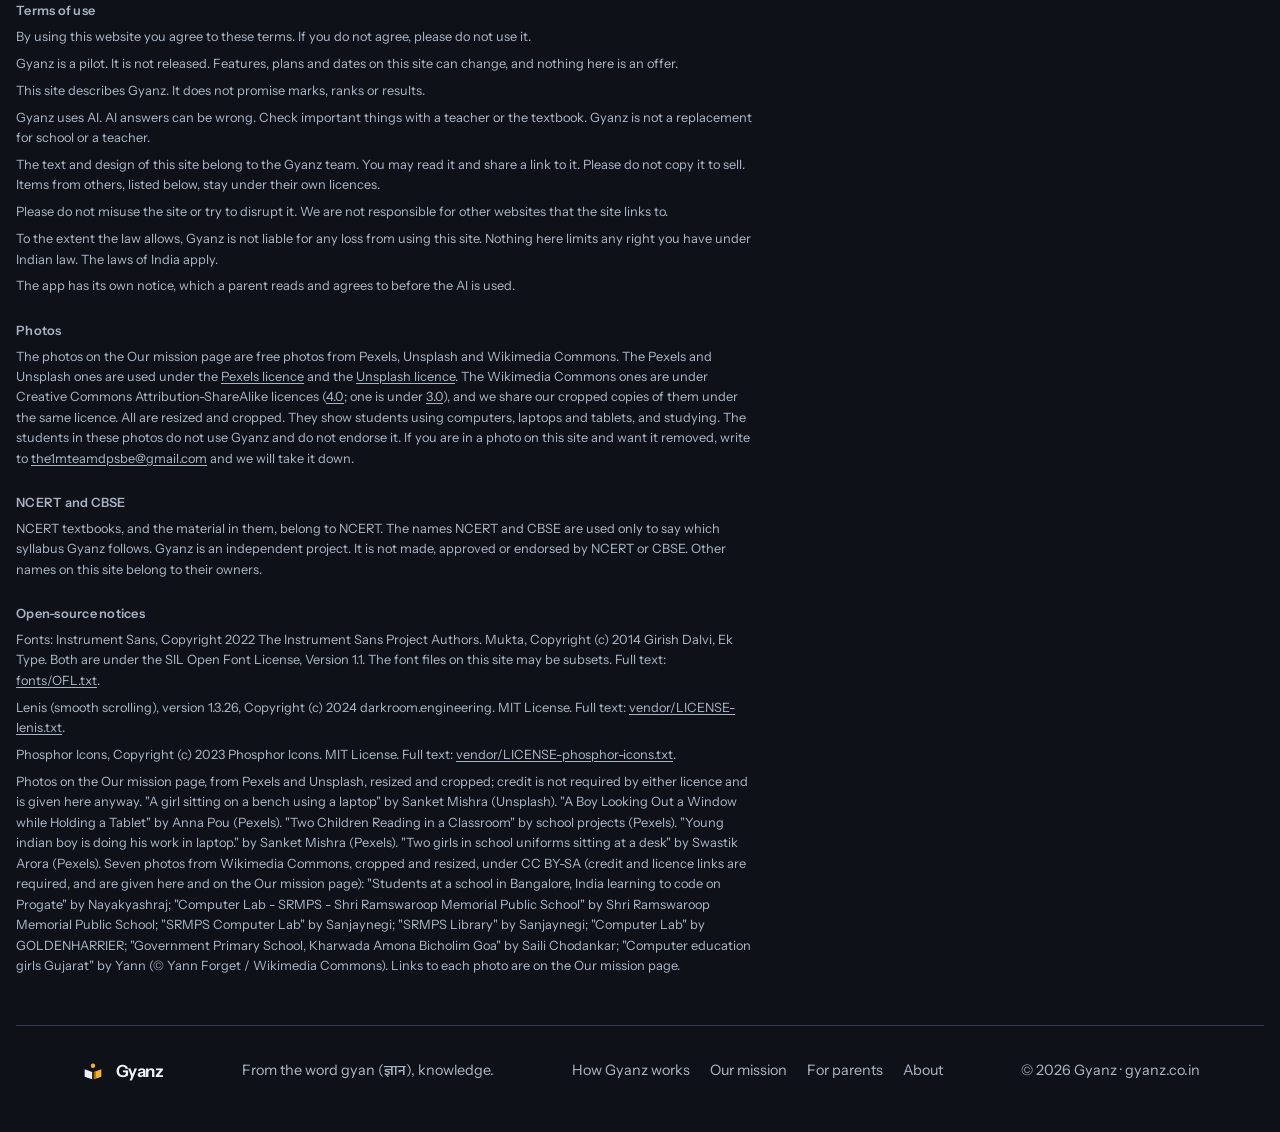
==== commit 081f7995: "Site address is gyanz.co.in again: CNAME, canonical and share links, the http-to-https script in the" ====
--- a/about/index.html
+++ b/about/index.html
@@ -3,18 +3,18 @@
 <meta charset="utf-8">
 <meta name="viewport" content="width=device-width, initial-scale=1">
 <link rel="icon" href="../favicon.svg" type="image/svg+xml">
-<script>try{var h=location.hostname;if(location.protocol==='http:'&&(h==='gyanz.online'||h.endsWith('.gyanz.online')))location.replace('https://'+location.host+location.pathname+location.search+location.hash)}catch(e){}</script>
+<script>try{var h=location.hostname;if(location.protocol==='http:'&&(h==='gyanz.co.in'||h.endsWith('.gyanz.co.in')))location.replace('https://'+location.host+location.pathname+location.search+location.hash)}catch(e){}</script>
 <title>About · Gyanz</title>
 <script>try{if(!location.hash)history.scrollRestoration='manual'}catch(e){}try{var n=performance.getEntriesByType('navigation')[0];if(!location.hash&&!(n&&n.type==='back_forward'))scrollTo(0,0)}catch(e){if(!location.hash)scrollTo(0,0)}document.documentElement.classList.add('js');(function(){var t='dark';try{t=localStorage.getItem('gyanz-theme')==='light'?'light':'dark'}catch(e){}document.documentElement.setAttribute('data-theme',t)})();</script>
 <meta name="description" content="Why we are building Gyanz, where it is today, and what is next.">
 <meta name="theme-color" content="#0E1117">
-<link rel="canonical" href="https://gyanz.online/about/">
+<link rel="canonical" href="https://gyanz.co.in/about/">
 <meta property="og:type" content="website">
 <meta property="og:site_name" content="Gyanz">
 <meta property="og:title" content="About · Gyanz">
 <meta property="og:description" content="Why we are building Gyanz, where it is today, and what is next.">
-<meta property="og:url" content="https://gyanz.online/about/">
-<meta property="og:image" content="https://gyanz.online/og-image.png">
+<meta property="og:url" content="https://gyanz.co.in/about/">
+<meta property="og:image" content="https://gyanz.co.in/og-image.png">
 <meta property="og:image:width" content="1200">
 <meta property="og:image:height" content="630">
 <meta name="twitter:card" content="summary_large_image">
@@ -154,7 +154,7 @@
     <a class="brand" href="../"><img class="mark" src="../favicon.svg" alt="" width="30" height="30">Gyanz</a>
     <span>From the word gyan (<span lang="hi" class="hi">ज्ञान</span>), knowledge.</span>
     <nav class="links" aria-label="Footer"><a href="../how-it-works/">How Gyanz works</a><a href="../mission/">Our mission</a><a href="../parents/">For parents</a><a href="../about/">About</a></nav>
-    <span>© 2026 Gyanz · gyanz.online</span>
+    <span>© 2026 Gyanz · gyanz.co.in</span>
   </div>
 </footer>
 
